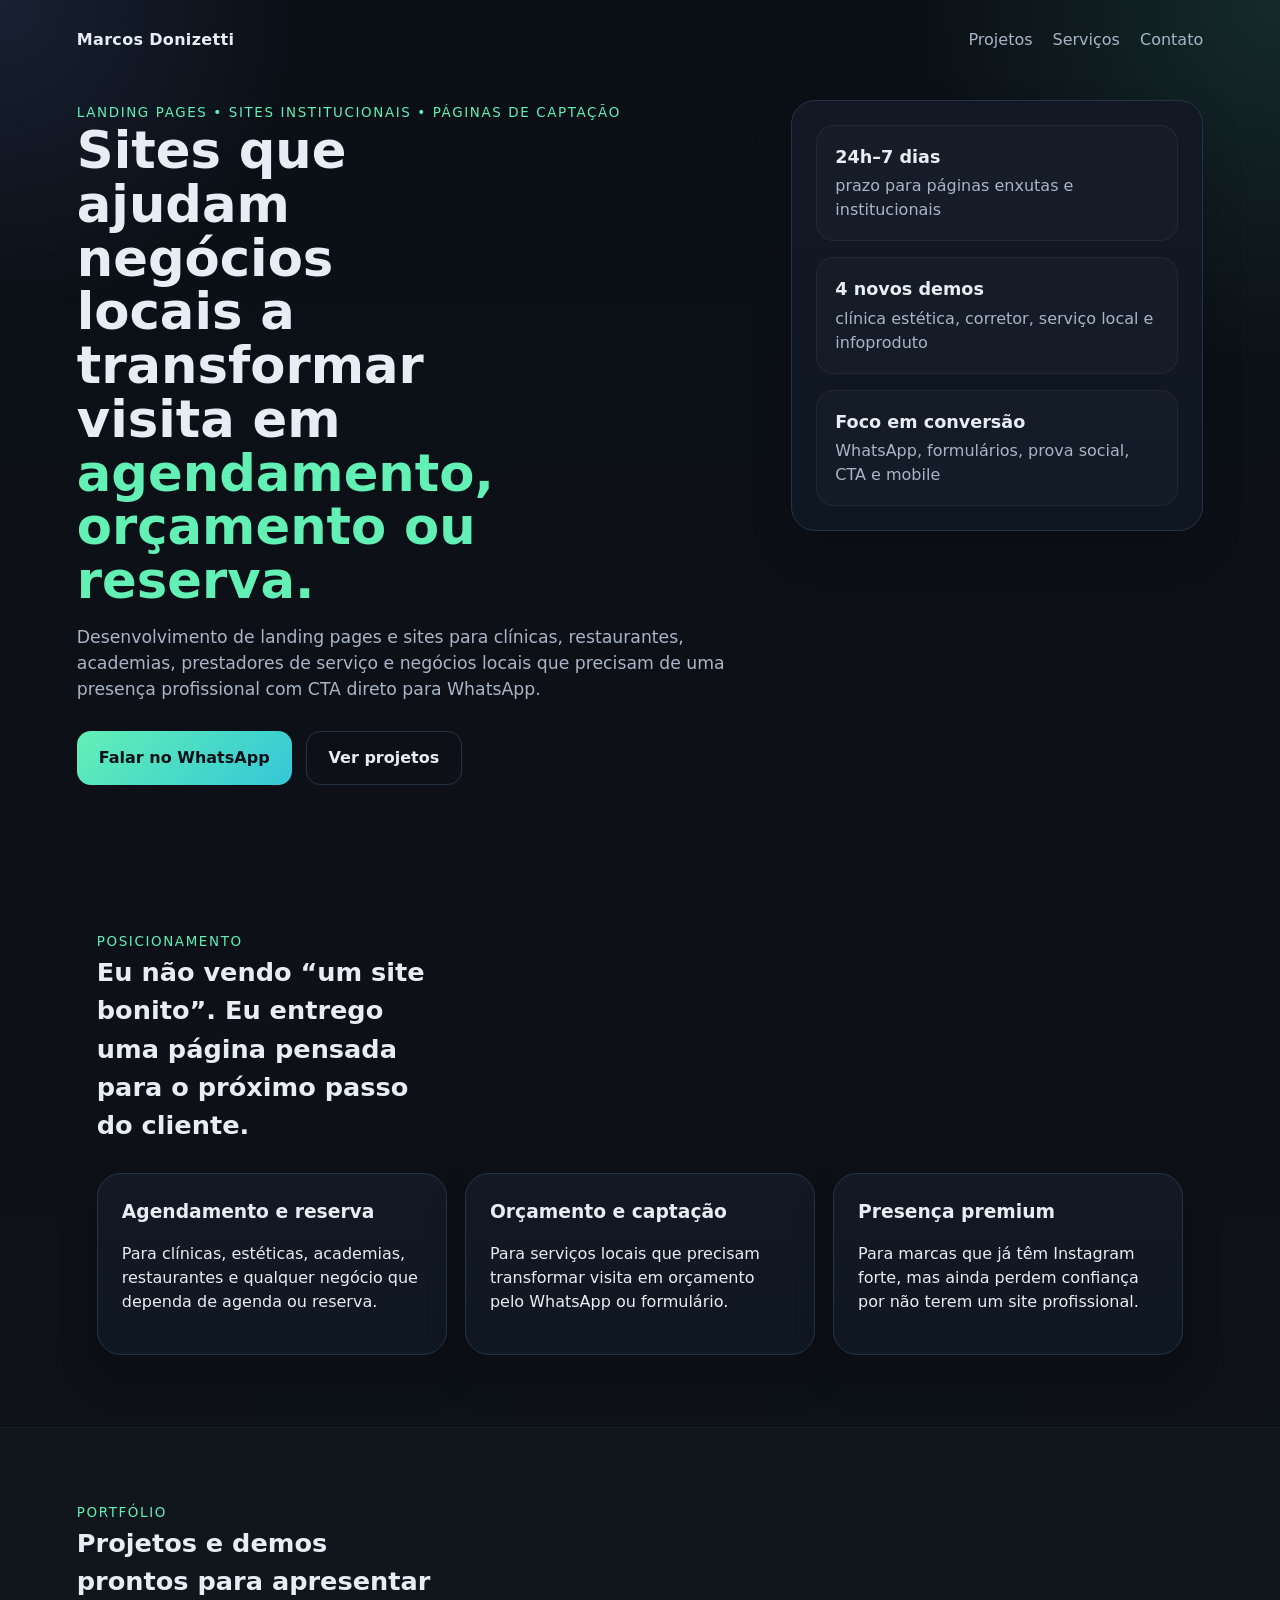
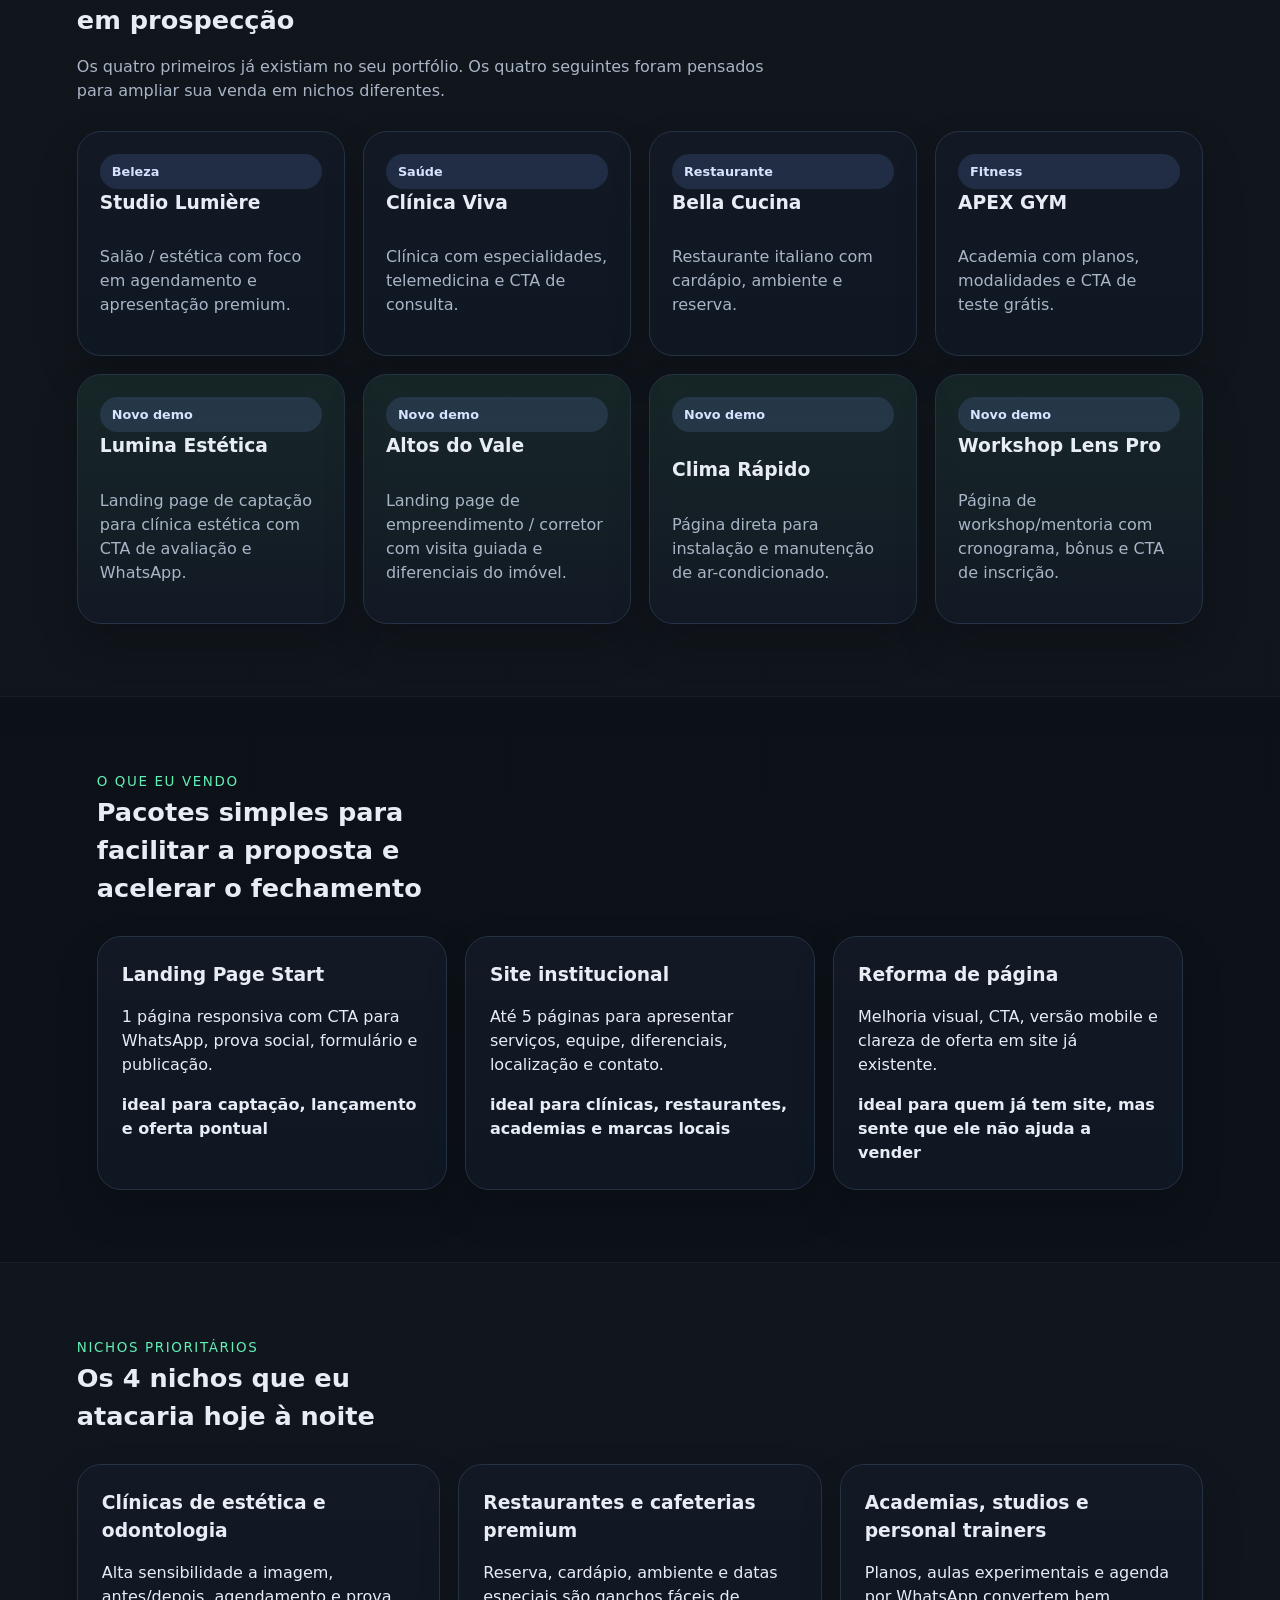
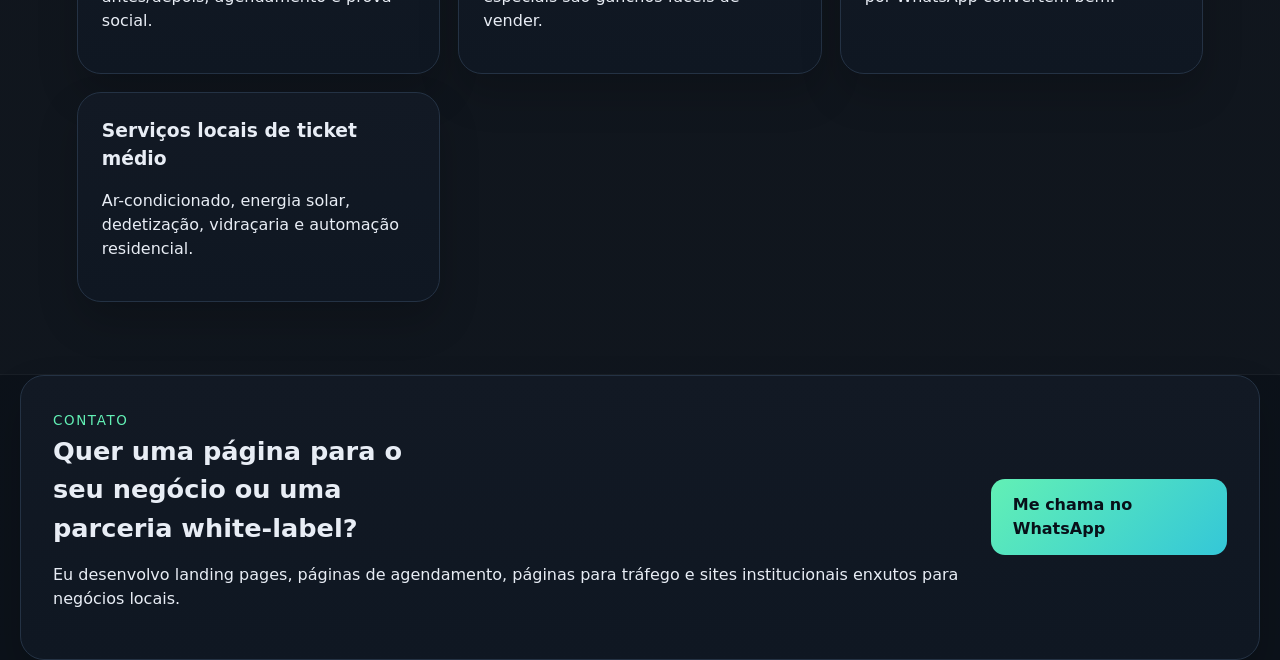
==== war-portfolio/index.html @ 03d07fb7 "Add war portfolio landing pages" ====
<!DOCTYPE html>
<html lang='pt-BR'>
<head>
  <meta charset='UTF-8'/>
  <meta name='viewport' content='width=device-width, initial-scale=1.0'/>
  <title>Marcos Donizetti — Landing Pages para negócios locais</title>
  <link rel='stylesheet' href='assets/styles.css'/>
</head>
<body>
  <header class='hero'>
    <nav class='nav'>
      <div class='brand'>Marcos Donizetti</div>
      <div class='nav-links'>
        <a href='#projetos'>Projetos</a>
        <a href='#servicos'>Serviços</a>
        <a href='#contato'>Contato</a>
      </div>
    </nav>
    <div class='hero-grid'>
      <div>
        <span class='eyebrow'>Landing pages • sites institucionais • páginas de captação</span>
        <h1>Sites que ajudam negócios locais a transformar visita em <span>agendamento, orçamento ou reserva.</span></h1>
        <p class='lead'>Desenvolvimento de landing pages e sites para clínicas, restaurantes, academias, prestadores de serviço e negócios locais que precisam de uma presença profissional com CTA direto para WhatsApp.</p>
        <div class='cta-row'>
          <a class='btn primary' href='https://wa.me/' target='_blank' rel='noopener'>Falar no WhatsApp</a>
          <a class='btn ghost' href='#projetos'>Ver projetos</a>
        </div>
      </div>
      <div class='hero-card'>
        <div class='metric'><strong>24h–7 dias</strong><span>prazo para páginas enxutas e institucionais</span></div>
        <div class='metric'><strong>4 novos demos</strong><span>clínica estética, corretor, serviço local e infoproduto</span></div>
        <div class='metric'><strong>Foco em conversão</strong><span>WhatsApp, formulários, prova social, CTA e mobile</span></div>
      </div>
    </div>
  </header>

  <main>
    <section class='section'>
      <div class='section-head'>
        <span class='eyebrow'>Posicionamento</span>
        <h2>Eu não vendo “um site bonito”. Eu entrego uma página pensada para o próximo passo do cliente.</h2>
      </div>
      <div class='pillars'>
        <article><h3>Agendamento e reserva</h3><p>Para clínicas, estéticas, academias, restaurantes e qualquer negócio que dependa de agenda ou reserva.</p></article>
        <article><h3>Orçamento e captação</h3><p>Para serviços locais que precisam transformar visita em orçamento pelo WhatsApp ou formulário.</p></article>
        <article><h3>Presença premium</h3><p>Para marcas que já têm Instagram forte, mas ainda perdem confiança por não terem um site profissional.</p></article>
      </div>
    </section>

    <section id='projetos' class='section alt'>
      <div class='section-head'>
        <span class='eyebrow'>Portfólio</span>
        <h2>Projetos e demos prontos para apresentar em prospecção</h2>
        <p>Os quatro primeiros já existiam no seu portfólio. Os quatro seguintes foram pensados para ampliar sua venda em nichos diferentes.</p>
      </div>
      <div class='projects-grid'>
        <a class='project-card' href='https://studio-lumiere-omega.vercel.app/' target='_blank' rel='noopener'>
          <span class='tag'>Beleza</span><h3>Studio Lumière</h3><p>Salão / estética com foco em agendamento e apresentação premium.</p>
        </a>
        <a class='project-card' href='https://clinica-viva-one.vercel.app/' target='_blank' rel='noopener'>
          <span class='tag'>Saúde</span><h3>Clínica Viva</h3><p>Clínica com especialidades, telemedicina e CTA de consulta.</p>
        </a>
        <a class='project-card' href='https://portfolio-sites-a4ku.vercel.app/' target='_blank' rel='noopener'>
          <span class='tag'>Restaurante</span><h3>Bella Cucina</h3><p>Restaurante italiano com cardápio, ambiente e reserva.</p>
        </a>
        <a class='project-card' href='https://portfolio-sites-woad.vercel.app/' target='_blank' rel='noopener'>
          <span class='tag'>Fitness</span><h3>APEX GYM</h3><p>Academia com planos, modalidades e CTA de teste grátis.</p>
        </a>
        <a class='project-card accent' href='clinica-estetica.html'>
          <span class='tag'>Novo demo</span><h3>Lumina Estética</h3><p>Landing page de captação para clínica estética com CTA de avaliação e WhatsApp.</p>
        </a>
        <a class='project-card accent' href='corretor-imoveis.html'>
          <span class='tag'>Novo demo</span><h3>Altos do Vale</h3><p>Landing page de empreendimento / corretor com visita guiada e diferenciais do imóvel.</p>
        </a>
        <a class='project-card accent' href='servico-local.html'>
          <span class='tag'>Novo demo</span><h3>Clima Rápido</h3><p>Página direta para instalação e manutenção de ar-condicionado.</p>
        </a>
        <a class='project-card accent' href='infoproduto.html'>
          <span class='tag'>Novo demo</span><h3>Workshop Lens Pro</h3><p>Página de workshop/mentoria com cronograma, bônus e CTA de inscrição.</p>
        </a>
      </div>
    </section>

    <section id='servicos' class='section'>
      <div class='section-head'>
        <span class='eyebrow'>O que eu vendo</span>
        <h2>Pacotes simples para facilitar a proposta e acelerar o fechamento</h2>
      </div>
      <div class='services-grid'>
        <article>
          <h3>Landing Page Start</h3>
          <p>1 página responsiva com CTA para WhatsApp, prova social, formulário e publicação.</p>
          <strong>ideal para captação, lançamento e oferta pontual</strong>
        </article>
        <article>
          <h3>Site institucional</h3>
          <p>Até 5 páginas para apresentar serviços, equipe, diferenciais, localização e contato.</p>
          <strong>ideal para clínicas, restaurantes, academias e marcas locais</strong>
        </article>
        <article>
          <h3>Reforma de página</h3>
          <p>Melhoria visual, CTA, versão mobile e clareza de oferta em site já existente.</p>
          <strong>ideal para quem já tem site, mas sente que ele não ajuda a vender</strong>
        </article>
      </div>
    </section>

    <section class='section alt'>
      <div class='section-head'>
        <span class='eyebrow'>Nichos prioritários</span>
        <h2>Os 4 nichos que eu atacaria hoje à noite</h2>
      </div>
      <div class='niches'>
        <article><h3>Clínicas de estética e odontologia</h3><p>Alta sensibilidade a imagem, antes/depois, agendamento e prova social.</p></article>
        <article><h3>Restaurantes e cafeterias premium</h3><p>Reserva, cardápio, ambiente e datas especiais são ganchos fáceis de vender.</p></article>
        <article><h3>Academias, studios e personal trainers</h3><p>Planos, aulas experimentais e agenda por WhatsApp convertem bem.</p></article>
        <article><h3>Serviços locais de ticket médio</h3><p>Ar-condicionado, energia solar, dedetização, vidraçaria e automação residencial.</p></article>
      </div>
    </section>

    <section id='contato' class='section contact'>
      <div>
        <span class='eyebrow'>Contato</span>
        <h2>Quer uma página para o seu negócio ou uma parceria white-label?</h2>
        <p>Eu desenvolvo landing pages, páginas de agendamento, páginas para tráfego e sites institucionais enxutos para negócios locais.</p>
      </div>
      <a class='btn primary' href='https://wa.me/' target='_blank' rel='noopener'>Me chama no WhatsApp</a>
    </section>
  </main>
</body>
</html>
---- war-portfolio/assets/styles.css ----
:root{--bg:#0d1117;--panel:#121924;--panel2:#0f1722;--text:#e8edf5;--muted:#a9b5c7;--line:#243244;--brand:#62f0b5;--brand2:#7aa2ff;--accent:#ffb86b}
*{box-sizing:border-box}body{margin:0;font-family:Inter,system-ui,sans-serif;background:linear-gradient(180deg,#0a0f16,#0d1117 20%,#0c121a);color:var(--text);line-height:1.5}a{color:inherit;text-decoration:none} .hero{padding:28px 6vw 72px;background:radial-gradient(circle at top right,rgba(98,240,181,.12),transparent 24%),radial-gradient(circle at top left,rgba(122,162,255,.12),transparent 20%)} .nav{display:flex;justify-content:space-between;align-items:center;margin-bottom:48px}.brand{font-weight:800;letter-spacing:.02em}.nav-links{display:flex;gap:20px;color:var(--muted)}.hero-grid{display:grid;grid-template-columns:1.25fr .75fr;gap:28px;align-items:start;max-width:1180px;margin:0 auto}.eyebrow{display:inline-block;font-size:.84rem;text-transform:uppercase;letter-spacing:.12em;color:var(--brand)}h1,h2,h3{margin:0 0 12px}h1{font-size:clamp(2rem,4vw,4rem);line-height:1.05;max-width:12ch}h1 span{color:var(--brand)}h2{font-size:clamp(1.5rem,2vw,2.4rem);max-width:20ch}.lead{font-size:1.08rem;color:var(--muted);max-width:60ch}.cta-row{display:flex;gap:14px;margin-top:28px;flex-wrap:wrap}.btn{display:inline-flex;align-items:center;justify-content:center;padding:14px 22px;border-radius:14px;font-weight:700;border:1px solid var(--line)}.btn.primary{background:linear-gradient(135deg,var(--brand),#34c7d8);color:#081019;border:none}.btn.ghost{background:transparent}.hero-card,.project-card,article,.services-grid article,.contact{background:linear-gradient(180deg,var(--panel),var(--panel2));border:1px solid var(--line);border-radius:24px;box-shadow:0 20px 40px rgba(0,0,0,.18)}.hero-card{padding:24px;display:grid;gap:16px}.metric{padding:18px;border-radius:18px;background:rgba(255,255,255,.02);border:1px solid rgba(255,255,255,.05)}.metric strong{display:block;font-size:1.1rem}.metric span{display:block;color:var(--muted);margin-top:4px}.section{padding:72px 6vw;max-width:1240px;margin:0 auto}.alt{background:rgba(255,255,255,.015);border-top:1px solid rgba(255,255,255,.04);border-bottom:1px solid rgba(255,255,255,.04);max-width:none}.section-head{margin-bottom:28px}.section-head p{color:var(--muted);max-width:70ch}.pillars,.services-grid,.niches{display:grid;grid-template-columns:repeat(3,1fr);gap:18px}.pillars article,.services-grid article,.niches article{padding:24px}.projects-grid{display:grid;grid-template-columns:repeat(4,1fr);gap:18px}.project-card{padding:22px;min-height:210px;display:flex;flex-direction:column;justify-content:flex-end;transition:.25s transform,.25s border-color}.project-card:hover{transform:translateY(-4px);border-color:var(--brand)}.project-card p{color:var(--muted)}.project-card.accent{background:linear-gradient(180deg,rgba(98,240,181,.08),rgba(18,25,36,1))}.tag{display:inline-block;padding:8px 12px;border-radius:999px;background:rgba(122,162,255,.15);color:#d7e2ff;font-size:.8rem;font-weight:700;margin-bottom:auto}.contact{padding:32px;display:flex;justify-content:space-between;align-items:center;gap:20px}.demo-hero{padding:72px 6vw 48px;max-width:1240px;margin:0 auto;display:grid;grid-template-columns:1.1fr .9fr;gap:24px}.mockup{padding:24px}.mockup .screen{border-radius:18px;border:1px solid rgba(255,255,255,.08);padding:18px;background:rgba(255,255,255,.03)}.mockup .screen div{padding:14px 0;border-bottom:1px solid rgba(255,255,255,.06)}.stats{display:grid;grid-template-columns:repeat(3,1fr);gap:16px;margin-top:24px}.stat{padding:18px;border-radius:18px;background:rgba(255,255,255,.03);border:1px solid rgba(255,255,255,.06)}.feature-grid,.faq-grid{display:grid;grid-template-columns:repeat(2,1fr);gap:18px}.feature-grid article,.faq-grid article{padding:22px}.back{display:inline-flex;margin:24px 6vw 0;color:var(--muted)} ul.clean{padding-left:18px;color:var(--muted)} .highlight{color:var(--brand)}
@media(max-width:980px){.hero-grid,.demo-hero,.projects-grid,.pillars,.services-grid,.niches,.feature-grid,.faq-grid{grid-template-columns:1fr 1fr}.contact{flex-direction:column;align-items:flex-start}}
@media(max-width:680px){.nav{flex-direction:column;gap:16px;align-items:flex-start}.hero-grid,.demo-hero,.projects-grid,.pillars,.services-grid,.niches,.feature-grid,.faq-grid{grid-template-columns:1fr}.contact{padding:24px}.stats{grid-template-columns:1fr}}
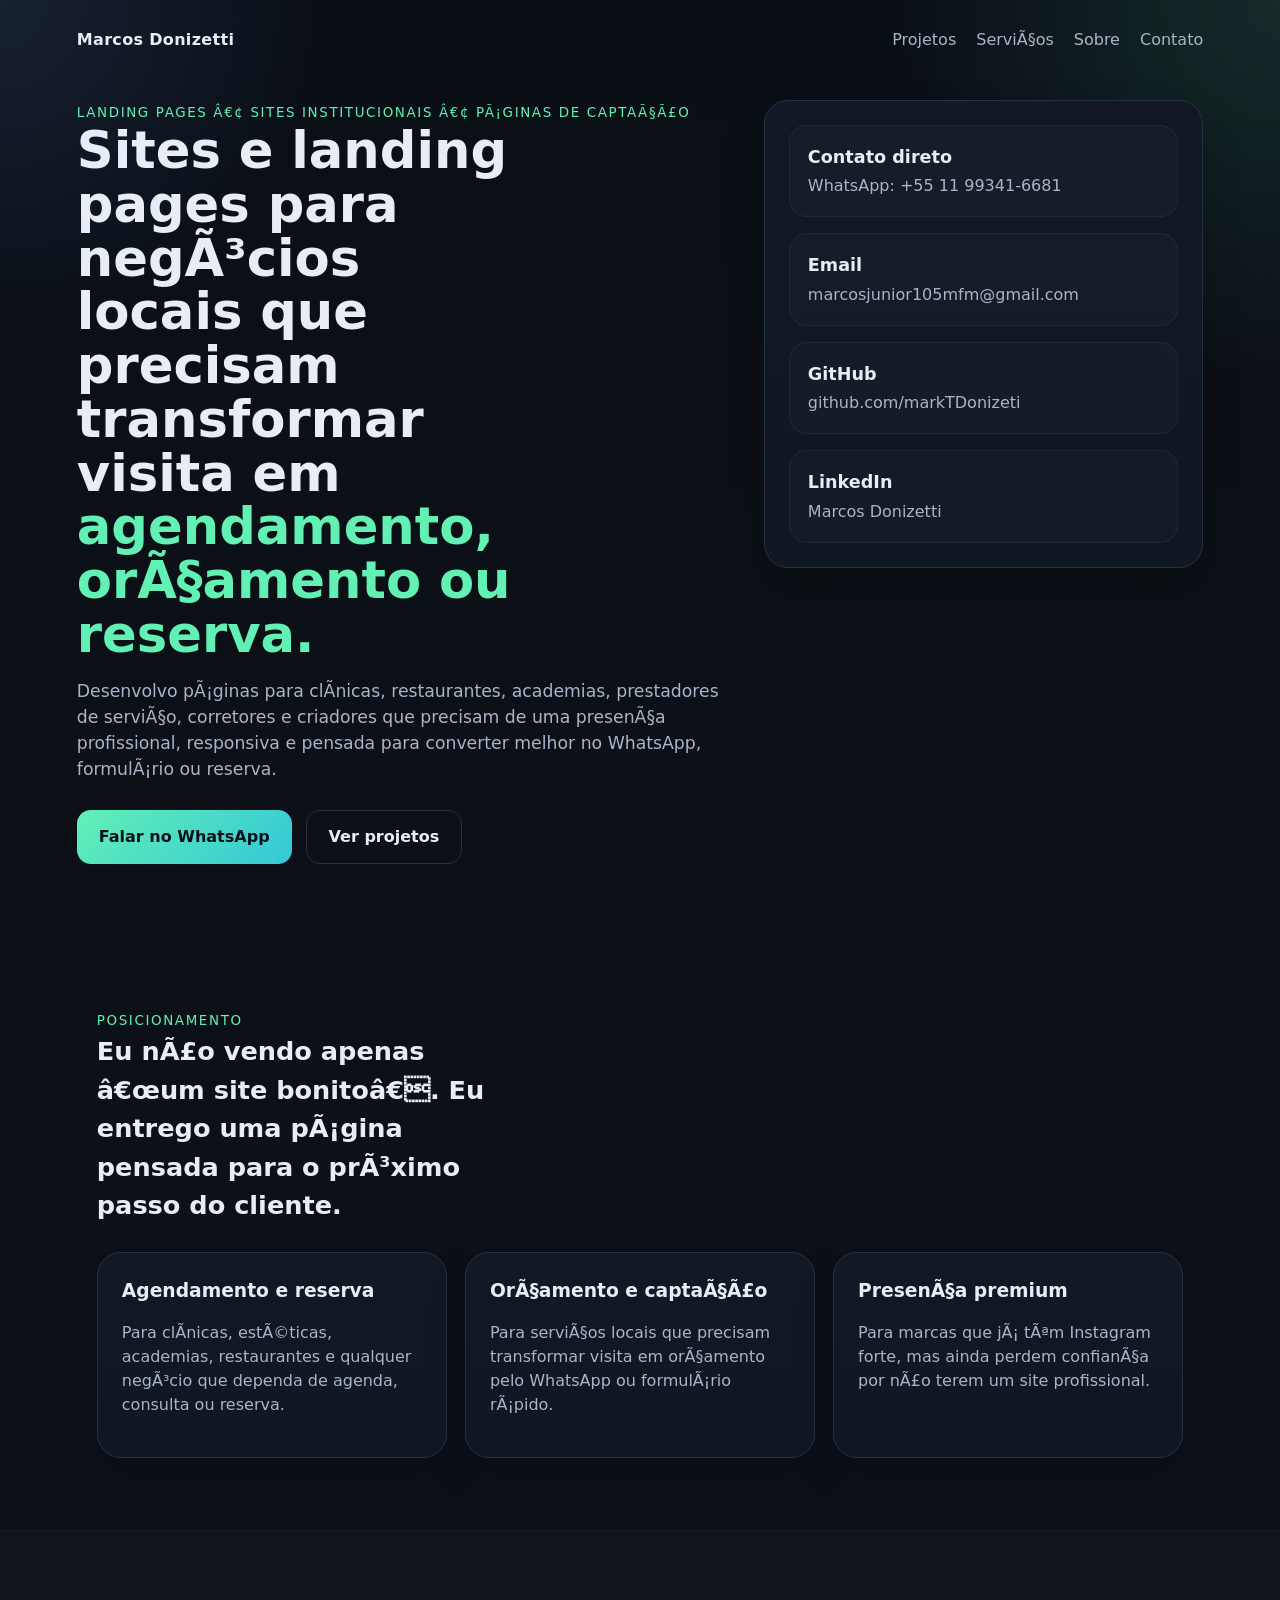
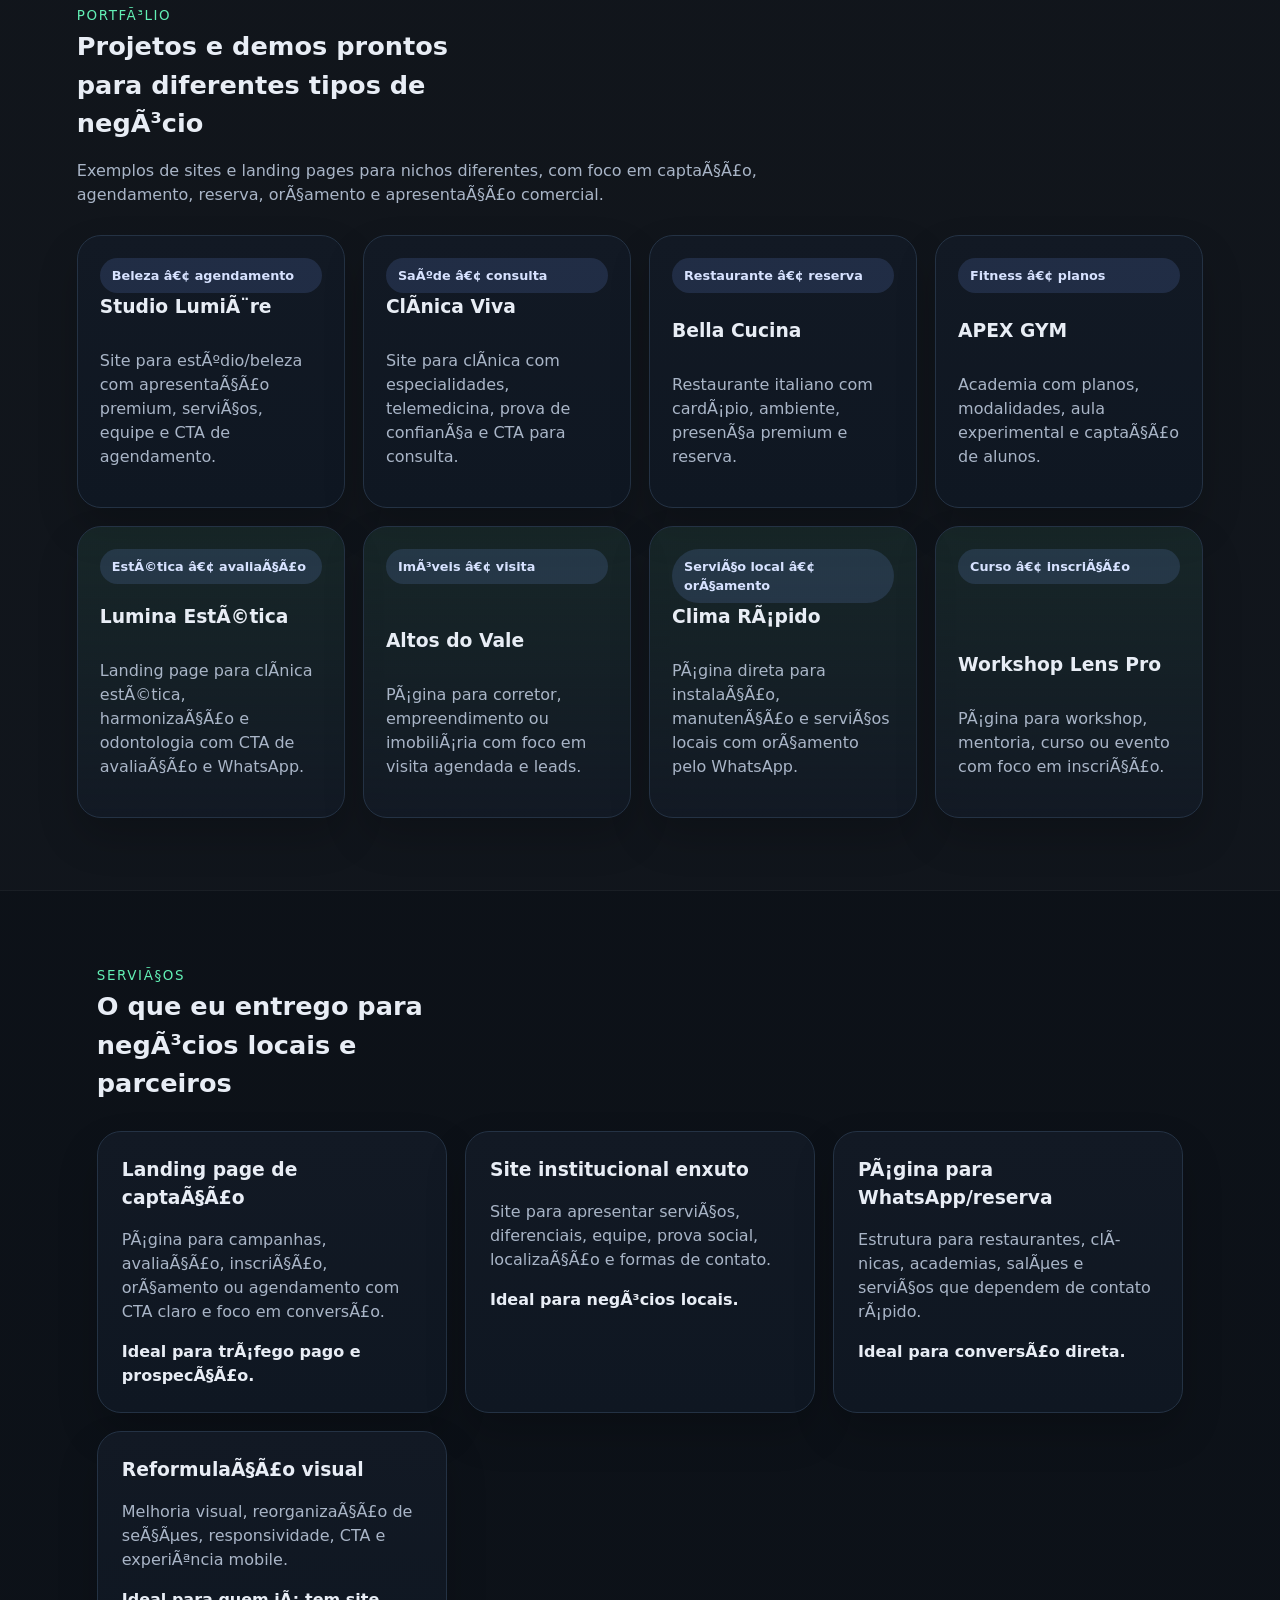
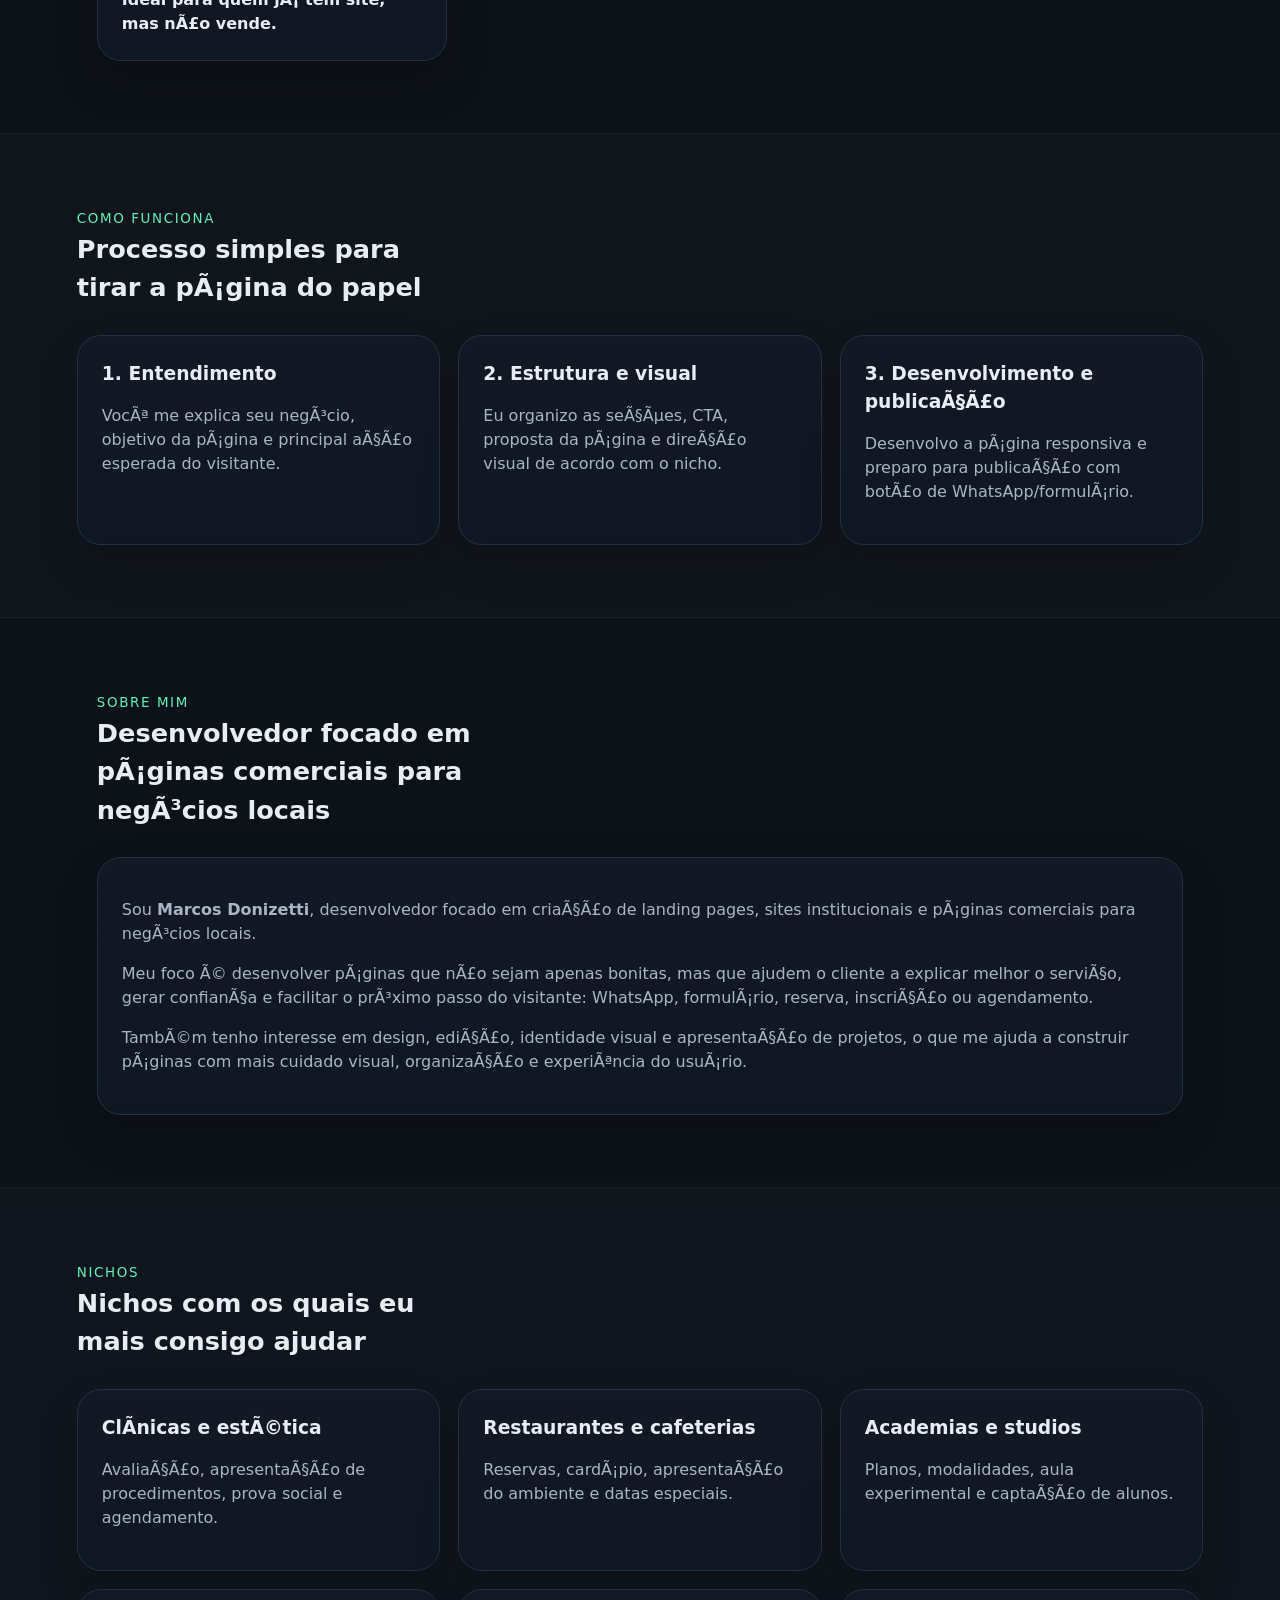
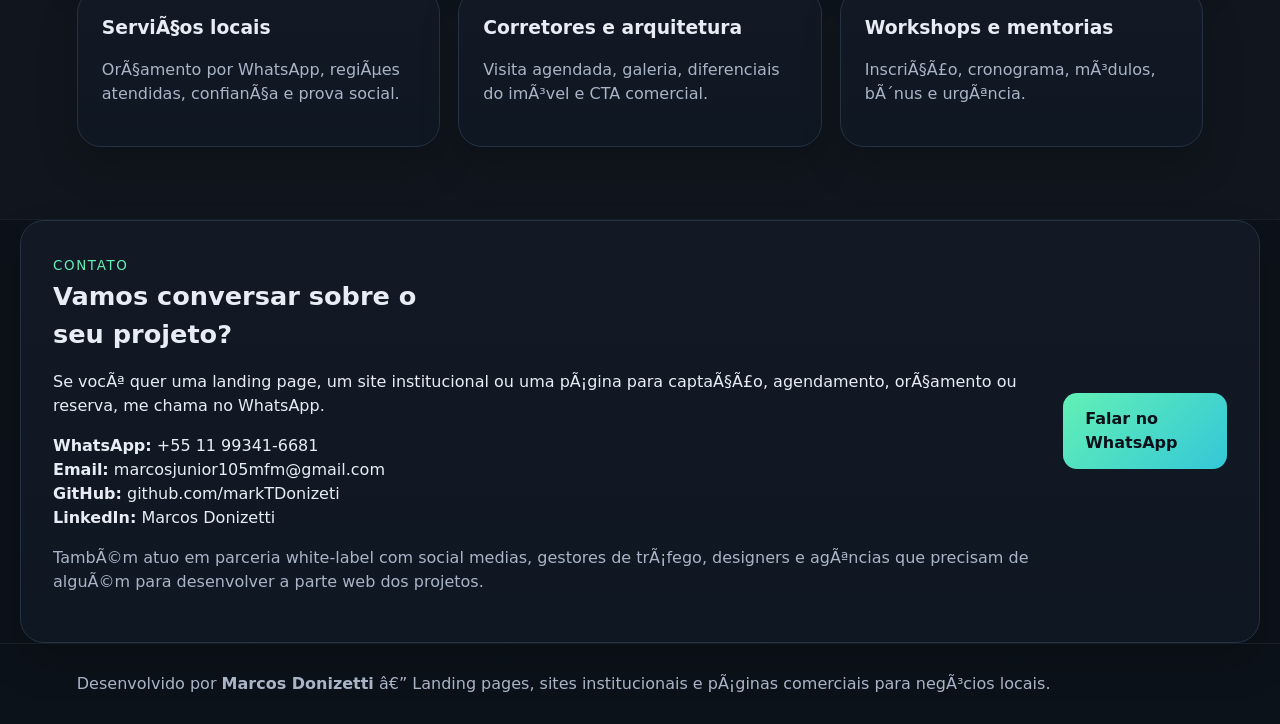
==== commit 19db7c76: "Improve war portfolio contacts and commercial copy" ====
--- a/war-portfolio/index.html
+++ b/war-portfolio/index.html
@@ -1,131 +1,95 @@
-<!DOCTYPE html>
-<html lang='pt-BR'>
+﻿<!DOCTYPE html>
+<html lang="pt-BR">
 <head>
-  <meta charset='UTF-8'/>
-  <meta name='viewport' content='width=device-width, initial-scale=1.0'/>
-  <title>Marcos Donizetti — Landing Pages para negócios locais</title>
-  <link rel='stylesheet' href='assets/styles.css'/>
+  <meta charset="UTF-8"/>
+  <meta name="viewport" content="width=device-width, initial-scale=1.0"/>
+  <title>Marcos Donizetti â€” Landing Pages e Sites Comerciais</title>
+  <meta name="description" content="Landing pages, sites institucionais e pÃ¡ginas comerciais para negÃ³cios locais. Desenvolvimento por Marcos Donizetti."/>
+  <link rel="stylesheet" href="assets/styles.css"/>
 </head>
 <body>
-  <header class='hero'>
-    <nav class='nav'>
-      <div class='brand'>Marcos Donizetti</div>
-      <div class='nav-links'>
-        <a href='#projetos'>Projetos</a>
-        <a href='#servicos'>Serviços</a>
-        <a href='#contato'>Contato</a>
+  <header class="hero">
+    <nav class="nav">
+      <div class="brand">Marcos Donizetti</div>
+      <div class="nav-links">
+        <a href="#projetos">Projetos</a><a href="#servicos">ServiÃ§os</a><a href="#sobre">Sobre</a><a href="#contato">Contato</a>
       </div>
     </nav>
-    <div class='hero-grid'>
+    <div class="hero-grid">
       <div>
-        <span class='eyebrow'>Landing pages • sites institucionais • páginas de captação</span>
-        <h1>Sites que ajudam negócios locais a transformar visita em <span>agendamento, orçamento ou reserva.</span></h1>
-        <p class='lead'>Desenvolvimento de landing pages e sites para clínicas, restaurantes, academias, prestadores de serviço e negócios locais que precisam de uma presença profissional com CTA direto para WhatsApp.</p>
-        <div class='cta-row'>
-          <a class='btn primary' href='https://wa.me/' target='_blank' rel='noopener'>Falar no WhatsApp</a>
-          <a class='btn ghost' href='#projetos'>Ver projetos</a>
-        </div>
+        <span class="eyebrow">Landing pages â€¢ sites institucionais â€¢ pÃ¡ginas de captaÃ§Ã£o</span>
+        <h1>Sites e landing pages para negÃ³cios locais que precisam transformar visita em <span>agendamento, orÃ§amento ou reserva.</span></h1>
+        <p class="lead">Desenvolvo pÃ¡ginas para clÃ­nicas, restaurantes, academias, prestadores de serviÃ§o, corretores e criadores que precisam de uma presenÃ§a profissional, responsiva e pensada para converter melhor no WhatsApp, formulÃ¡rio ou reserva.</p>
+        <div class="cta-row"><a class="btn primary" href="https://wa.me/5511993416681?text=Oi%20Marcos,%20vim%20pelo%20seu%20portf%C3%B3lio%20e%20quero%20falar%20sobre%20uma%20landing%20page." target="_blank" rel="noopener">Falar no WhatsApp</a><a class="btn ghost" href="#projetos">Ver projetos</a></div>
       </div>
-      <div class='hero-card'>
-        <div class='metric'><strong>24h–7 dias</strong><span>prazo para páginas enxutas e institucionais</span></div>
-        <div class='metric'><strong>4 novos demos</strong><span>clínica estética, corretor, serviço local e infoproduto</span></div>
-        <div class='metric'><strong>Foco em conversão</strong><span>WhatsApp, formulários, prova social, CTA e mobile</span></div>
+      <div class="hero-card contact-card">
+        <div class="metric"><strong>Contato direto</strong><span>WhatsApp: +55 11 99341-6681</span></div>
+        <div class="metric"><strong>Email</strong><span>marcosjunior105mfm@gmail.com</span></div>
+        <div class="metric"><strong>GitHub</strong><span>github.com/markTDonizeti</span></div>
+        <div class="metric"><strong>LinkedIn</strong><span>Marcos Donizetti</span></div>
       </div>
     </div>
   </header>
-
   <main>
-    <section class='section'>
-      <div class='section-head'>
-        <span class='eyebrow'>Posicionamento</span>
-        <h2>Eu não vendo “um site bonito”. Eu entrego uma página pensada para o próximo passo do cliente.</h2>
-      </div>
-      <div class='pillars'>
-        <article><h3>Agendamento e reserva</h3><p>Para clínicas, estéticas, academias, restaurantes e qualquer negócio que dependa de agenda ou reserva.</p></article>
-        <article><h3>Orçamento e captação</h3><p>Para serviços locais que precisam transformar visita em orçamento pelo WhatsApp ou formulário.</p></article>
-        <article><h3>Presença premium</h3><p>Para marcas que já têm Instagram forte, mas ainda perdem confiança por não terem um site profissional.</p></article>
+    <section class="section">
+      <div class="section-head"><span class="eyebrow">Posicionamento</span><h2>Eu nÃ£o vendo apenas â€œum site bonitoâ€. Eu entrego uma pÃ¡gina pensada para o prÃ³ximo passo do cliente.</h2></div>
+      <div class="pillars">
+        <article><h3>Agendamento e reserva</h3><p>Para clÃ­nicas, estÃ©ticas, academias, restaurantes e qualquer negÃ³cio que dependa de agenda, consulta ou reserva.</p></article>
+        <article><h3>OrÃ§amento e captaÃ§Ã£o</h3><p>Para serviÃ§os locais que precisam transformar visita em orÃ§amento pelo WhatsApp ou formulÃ¡rio rÃ¡pido.</p></article>
+        <article><h3>PresenÃ§a premium</h3><p>Para marcas que jÃ¡ tÃªm Instagram forte, mas ainda perdem confianÃ§a por nÃ£o terem um site profissional.</p></article>
       </div>
     </section>
-
-    <section id='projetos' class='section alt'>
-      <div class='section-head'>
-        <span class='eyebrow'>Portfólio</span>
-        <h2>Projetos e demos prontos para apresentar em prospecção</h2>
-        <p>Os quatro primeiros já existiam no seu portfólio. Os quatro seguintes foram pensados para ampliar sua venda em nichos diferentes.</p>
-      </div>
-      <div class='projects-grid'>
-        <a class='project-card' href='https://studio-lumiere-omega.vercel.app/' target='_blank' rel='noopener'>
-          <span class='tag'>Beleza</span><h3>Studio Lumière</h3><p>Salão / estética com foco em agendamento e apresentação premium.</p>
-        </a>
-        <a class='project-card' href='https://clinica-viva-one.vercel.app/' target='_blank' rel='noopener'>
-          <span class='tag'>Saúde</span><h3>Clínica Viva</h3><p>Clínica com especialidades, telemedicina e CTA de consulta.</p>
-        </a>
-        <a class='project-card' href='https://portfolio-sites-a4ku.vercel.app/' target='_blank' rel='noopener'>
-          <span class='tag'>Restaurante</span><h3>Bella Cucina</h3><p>Restaurante italiano com cardápio, ambiente e reserva.</p>
-        </a>
-        <a class='project-card' href='https://portfolio-sites-woad.vercel.app/' target='_blank' rel='noopener'>
-          <span class='tag'>Fitness</span><h3>APEX GYM</h3><p>Academia com planos, modalidades e CTA de teste grátis.</p>
-        </a>
-        <a class='project-card accent' href='clinica-estetica.html'>
-          <span class='tag'>Novo demo</span><h3>Lumina Estética</h3><p>Landing page de captação para clínica estética com CTA de avaliação e WhatsApp.</p>
-        </a>
-        <a class='project-card accent' href='corretor-imoveis.html'>
-          <span class='tag'>Novo demo</span><h3>Altos do Vale</h3><p>Landing page de empreendimento / corretor com visita guiada e diferenciais do imóvel.</p>
-        </a>
-        <a class='project-card accent' href='servico-local.html'>
-          <span class='tag'>Novo demo</span><h3>Clima Rápido</h3><p>Página direta para instalação e manutenção de ar-condicionado.</p>
-        </a>
-        <a class='project-card accent' href='infoproduto.html'>
-          <span class='tag'>Novo demo</span><h3>Workshop Lens Pro</h3><p>Página de workshop/mentoria com cronograma, bônus e CTA de inscrição.</p>
-        </a>
+    <section id="projetos" class="section alt">
+      <div class="section-head"><span class="eyebrow">PortfÃ³lio</span><h2>Projetos e demos prontos para diferentes tipos de negÃ³cio</h2><p>Exemplos de sites e landing pages para nichos diferentes, com foco em captaÃ§Ã£o, agendamento, reserva, orÃ§amento e apresentaÃ§Ã£o comercial.</p></div>
+      <div class="projects-grid">
+        <a class="project-card" href="https://studio-lumiere-omega.vercel.app/" target="_blank" rel="noopener"><span class="tag">Beleza â€¢ agendamento</span><h3>Studio LumiÃ¨re</h3><p>Site para estÃºdio/beleza com apresentaÃ§Ã£o premium, serviÃ§os, equipe e CTA de agendamento.</p></a>
+        <a class="project-card" href="https://clinica-viva-one.vercel.app/" target="_blank" rel="noopener"><span class="tag">SaÃºde â€¢ consulta</span><h3>ClÃ­nica Viva</h3><p>Site para clÃ­nica com especialidades, telemedicina, prova de confianÃ§a e CTA para consulta.</p></a>
+        <a class="project-card" href="https://portfolio-sites-a4ku.vercel.app/" target="_blank" rel="noopener"><span class="tag">Restaurante â€¢ reserva</span><h3>Bella Cucina</h3><p>Restaurante italiano com cardÃ¡pio, ambiente, presenÃ§a premium e reserva.</p></a>
+        <a class="project-card" href="https://portfolio-sites-woad.vercel.app/" target="_blank" rel="noopener"><span class="tag">Fitness â€¢ planos</span><h3>APEX GYM</h3><p>Academia com planos, modalidades, aula experimental e captaÃ§Ã£o de alunos.</p></a>
+        <a class="project-card accent" href="clinica-estetica.html"><span class="tag">EstÃ©tica â€¢ avaliaÃ§Ã£o</span><h3>Lumina EstÃ©tica</h3><p>Landing page para clÃ­nica estÃ©tica, harmonizaÃ§Ã£o e odontologia com CTA de avaliaÃ§Ã£o e WhatsApp.</p></a>
+        <a class="project-card accent" href="corretor-imoveis.html"><span class="tag">ImÃ³veis â€¢ visita</span><h3>Altos do Vale</h3><p>PÃ¡gina para corretor, empreendimento ou imobiliÃ¡ria com foco em visita agendada e leads.</p></a>
+        <a class="project-card accent" href="servico-local.html"><span class="tag">ServiÃ§o local â€¢ orÃ§amento</span><h3>Clima RÃ¡pido</h3><p>PÃ¡gina direta para instalaÃ§Ã£o, manutenÃ§Ã£o e serviÃ§os locais com orÃ§amento pelo WhatsApp.</p></a>
+        <a class="project-card accent" href="infoproduto.html"><span class="tag">Curso â€¢ inscriÃ§Ã£o</span><h3>Workshop Lens Pro</h3><p>PÃ¡gina para workshop, mentoria, curso ou evento com foco em inscriÃ§Ã£o.</p></a>
       </div>
     </section>
-
-    <section id='servicos' class='section'>
-      <div class='section-head'>
-        <span class='eyebrow'>O que eu vendo</span>
-        <h2>Pacotes simples para facilitar a proposta e acelerar o fechamento</h2>
-      </div>
-      <div class='services-grid'>
-        <article>
-          <h3>Landing Page Start</h3>
-          <p>1 página responsiva com CTA para WhatsApp, prova social, formulário e publicação.</p>
-          <strong>ideal para captação, lançamento e oferta pontual</strong>
-        </article>
-        <article>
-          <h3>Site institucional</h3>
-          <p>Até 5 páginas para apresentar serviços, equipe, diferenciais, localização e contato.</p>
-          <strong>ideal para clínicas, restaurantes, academias e marcas locais</strong>
-        </article>
-        <article>
-          <h3>Reforma de página</h3>
-          <p>Melhoria visual, CTA, versão mobile e clareza de oferta em site já existente.</p>
-          <strong>ideal para quem já tem site, mas sente que ele não ajuda a vender</strong>
-        </article>
+    <section id="servicos" class="section">
+      <div class="section-head"><span class="eyebrow">ServiÃ§os</span><h2>O que eu entrego para negÃ³cios locais e parceiros</h2></div>
+      <div class="services-grid">
+        <article><h3>Landing page de captaÃ§Ã£o</h3><p>PÃ¡gina para campanhas, avaliaÃ§Ã£o, inscriÃ§Ã£o, orÃ§amento ou agendamento com CTA claro e foco em conversÃ£o.</p><strong>Ideal para trÃ¡fego pago e prospecÃ§Ã£o.</strong></article>
+        <article><h3>Site institucional enxuto</h3><p>Site para apresentar serviÃ§os, diferenciais, equipe, prova social, localizaÃ§Ã£o e formas de contato.</p><strong>Ideal para negÃ³cios locais.</strong></article>
+        <article><h3>PÃ¡gina para WhatsApp/reserva</h3><p>Estrutura para restaurantes, clÃ­nicas, academias, salÃµes e serviÃ§os que dependem de contato rÃ¡pido.</p><strong>Ideal para conversÃ£o direta.</strong></article>
+        <article><h3>ReformulaÃ§Ã£o visual</h3><p>Melhoria visual, reorganizaÃ§Ã£o de seÃ§Ãµes, responsividade, CTA e experiÃªncia mobile.</p><strong>Ideal para quem jÃ¡ tem site, mas nÃ£o vende.</strong></article>
       </div>
     </section>
-
-    <section class='section alt'>
-      <div class='section-head'>
-        <span class='eyebrow'>Nichos prioritários</span>
-        <h2>Os 4 nichos que eu atacaria hoje à noite</h2>
-      </div>
-      <div class='niches'>
-        <article><h3>Clínicas de estética e odontologia</h3><p>Alta sensibilidade a imagem, antes/depois, agendamento e prova social.</p></article>
-        <article><h3>Restaurantes e cafeterias premium</h3><p>Reserva, cardápio, ambiente e datas especiais são ganchos fáceis de vender.</p></article>
-        <article><h3>Academias, studios e personal trainers</h3><p>Planos, aulas experimentais e agenda por WhatsApp convertem bem.</p></article>
-        <article><h3>Serviços locais de ticket médio</h3><p>Ar-condicionado, energia solar, dedetização, vidraçaria e automação residencial.</p></article>
+    <section class="section alt">
+      <div class="section-head"><span class="eyebrow">Como funciona</span><h2>Processo simples para tirar a pÃ¡gina do papel</h2></div>
+      <div class="pillars">
+        <article><h3>1. Entendimento</h3><p>VocÃª me explica seu negÃ³cio, objetivo da pÃ¡gina e principal aÃ§Ã£o esperada do visitante.</p></article>
+        <article><h3>2. Estrutura e visual</h3><p>Eu organizo as seÃ§Ãµes, CTA, proposta da pÃ¡gina e direÃ§Ã£o visual de acordo com o nicho.</p></article>
+        <article><h3>3. Desenvolvimento e publicaÃ§Ã£o</h3><p>Desenvolvo a pÃ¡gina responsiva e preparo para publicaÃ§Ã£o com botÃ£o de WhatsApp/formulÃ¡rio.</p></article>
       </div>
     </section>
-
-    <section id='contato' class='section contact'>
-      <div>
-        <span class='eyebrow'>Contato</span>
-        <h2>Quer uma página para o seu negócio ou uma parceria white-label?</h2>
-        <p>Eu desenvolvo landing pages, páginas de agendamento, páginas para tráfego e sites institucionais enxutos para negócios locais.</p>
+    <section id="sobre" class="section">
+      <div class="section-head"><span class="eyebrow">Sobre mim</span><h2>Desenvolvedor focado em pÃ¡ginas comerciais para negÃ³cios locais</h2></div>
+      <article class="wide-card"><p>Sou <strong>Marcos Donizetti</strong>, desenvolvedor focado em criaÃ§Ã£o de landing pages, sites institucionais e pÃ¡ginas comerciais para negÃ³cios locais.</p><p>Meu foco Ã© desenvolver pÃ¡ginas que nÃ£o sejam apenas bonitas, mas que ajudem o cliente a explicar melhor o serviÃ§o, gerar confianÃ§a e facilitar o prÃ³ximo passo do visitante: WhatsApp, formulÃ¡rio, reserva, inscriÃ§Ã£o ou agendamento.</p><p>TambÃ©m tenho interesse em design, ediÃ§Ã£o, identidade visual e apresentaÃ§Ã£o de projetos, o que me ajuda a construir pÃ¡ginas com mais cuidado visual, organizaÃ§Ã£o e experiÃªncia do usuÃ¡rio.</p></article>
+    </section>
+    <section class="section alt">
+      <div class="section-head"><span class="eyebrow">Nichos</span><h2>Nichos com os quais eu mais consigo ajudar</h2></div>
+      <div class="niches">
+        <article><h3>ClÃ­nicas e estÃ©tica</h3><p>AvaliaÃ§Ã£o, apresentaÃ§Ã£o de procedimentos, prova social e agendamento.</p></article>
+        <article><h3>Restaurantes e cafeterias</h3><p>Reservas, cardÃ¡pio, apresentaÃ§Ã£o do ambiente e datas especiais.</p></article>
+        <article><h3>Academias e studios</h3><p>Planos, modalidades, aula experimental e captaÃ§Ã£o de alunos.</p></article>
+        <article><h3>ServiÃ§os locais</h3><p>OrÃ§amento por WhatsApp, regiÃµes atendidas, confianÃ§a e prova social.</p></article>
+        <article><h3>Corretores e arquitetura</h3><p>Visita agendada, galeria, diferenciais do imÃ³vel e CTA comercial.</p></article>
+        <article><h3>Workshops e mentorias</h3><p>InscriÃ§Ã£o, cronograma, mÃ³dulos, bÃ´nus e urgÃªncia.</p></article>
       </div>
-      <a class='btn primary' href='https://wa.me/' target='_blank' rel='noopener'>Me chama no WhatsApp</a>
+    </section>
+    <section id="contato" class="section contact">
+      <div><span class="eyebrow">Contato</span><h2>Vamos conversar sobre o seu projeto?</h2><p>Se vocÃª quer uma landing page, um site institucional ou uma pÃ¡gina para captaÃ§Ã£o, agendamento, orÃ§amento ou reserva, me chama no WhatsApp.</p><p><strong>WhatsApp:</strong> +55 11 99341-6681<br/><strong>Email:</strong> marcosjunior105mfm@gmail.com<br/><strong>GitHub:</strong> <a href="https://github.com/markTDonizeti" target="_blank" rel="noopener">github.com/markTDonizeti</a><br/><strong>LinkedIn:</strong> <a href="https://www.linkedin.com/in/marcos-donizetti-48435938b/" target="_blank" rel="noopener">Marcos Donizetti</a></p><p class="small">TambÃ©m atuo em parceria white-label com social medias, gestores de trÃ¡fego, designers e agÃªncias que precisam de alguÃ©m para desenvolver a parte web dos projetos.</p></div>
+      <a class="btn primary" href="https://wa.me/5511993416681?text=Oi%20Marcos,%20vim%20pelo%20seu%20portf%C3%B3lio%20e%20quero%20falar%20sobre%20uma%20landing%20page." target="_blank" rel="noopener">Falar no WhatsApp</a>
     </section>
   </main>
+  <footer class="footer">Desenvolvido por <strong>Marcos Donizetti</strong> â€” Landing pages, sites institucionais e pÃ¡ginas comerciais para negÃ³cios locais.</footer>
 </body>
 </html>
+
--- a/war-portfolio/assets/styles.css
+++ b/war-portfolio/assets/styles.css
@@ -1,4 +1,4 @@
-:root{--bg:#0d1117;--panel:#121924;--panel2:#0f1722;--text:#e8edf5;--muted:#a9b5c7;--line:#243244;--brand:#62f0b5;--brand2:#7aa2ff;--accent:#ffb86b}
-*{box-sizing:border-box}body{margin:0;font-family:Inter,system-ui,sans-serif;background:linear-gradient(180deg,#0a0f16,#0d1117 20%,#0c121a);color:var(--text);line-height:1.5}a{color:inherit;text-decoration:none} .hero{padding:28px 6vw 72px;background:radial-gradient(circle at top right,rgba(98,240,181,.12),transparent 24%),radial-gradient(circle at top left,rgba(122,162,255,.12),transparent 20%)} .nav{display:flex;justify-content:space-between;align-items:center;margin-bottom:48px}.brand{font-weight:800;letter-spacing:.02em}.nav-links{display:flex;gap:20px;color:var(--muted)}.hero-grid{display:grid;grid-template-columns:1.25fr .75fr;gap:28px;align-items:start;max-width:1180px;margin:0 auto}.eyebrow{display:inline-block;font-size:.84rem;text-transform:uppercase;letter-spacing:.12em;color:var(--brand)}h1,h2,h3{margin:0 0 12px}h1{font-size:clamp(2rem,4vw,4rem);line-height:1.05;max-width:12ch}h1 span{color:var(--brand)}h2{font-size:clamp(1.5rem,2vw,2.4rem);max-width:20ch}.lead{font-size:1.08rem;color:var(--muted);max-width:60ch}.cta-row{display:flex;gap:14px;margin-top:28px;flex-wrap:wrap}.btn{display:inline-flex;align-items:center;justify-content:center;padding:14px 22px;border-radius:14px;font-weight:700;border:1px solid var(--line)}.btn.primary{background:linear-gradient(135deg,var(--brand),#34c7d8);color:#081019;border:none}.btn.ghost{background:transparent}.hero-card,.project-card,article,.services-grid article,.contact{background:linear-gradient(180deg,var(--panel),var(--panel2));border:1px solid var(--line);border-radius:24px;box-shadow:0 20px 40px rgba(0,0,0,.18)}.hero-card{padding:24px;display:grid;gap:16px}.metric{padding:18px;border-radius:18px;background:rgba(255,255,255,.02);border:1px solid rgba(255,255,255,.05)}.metric strong{display:block;font-size:1.1rem}.metric span{display:block;color:var(--muted);margin-top:4px}.section{padding:72px 6vw;max-width:1240px;margin:0 auto}.alt{background:rgba(255,255,255,.015);border-top:1px solid rgba(255,255,255,.04);border-bottom:1px solid rgba(255,255,255,.04);max-width:none}.section-head{margin-bottom:28px}.section-head p{color:var(--muted);max-width:70ch}.pillars,.services-grid,.niches{display:grid;grid-template-columns:repeat(3,1fr);gap:18px}.pillars article,.services-grid article,.niches article{padding:24px}.projects-grid{display:grid;grid-template-columns:repeat(4,1fr);gap:18px}.project-card{padding:22px;min-height:210px;display:flex;flex-direction:column;justify-content:flex-end;transition:.25s transform,.25s border-color}.project-card:hover{transform:translateY(-4px);border-color:var(--brand)}.project-card p{color:var(--muted)}.project-card.accent{background:linear-gradient(180deg,rgba(98,240,181,.08),rgba(18,25,36,1))}.tag{display:inline-block;padding:8px 12px;border-radius:999px;background:rgba(122,162,255,.15);color:#d7e2ff;font-size:.8rem;font-weight:700;margin-bottom:auto}.contact{padding:32px;display:flex;justify-content:space-between;align-items:center;gap:20px}.demo-hero{padding:72px 6vw 48px;max-width:1240px;margin:0 auto;display:grid;grid-template-columns:1.1fr .9fr;gap:24px}.mockup{padding:24px}.mockup .screen{border-radius:18px;border:1px solid rgba(255,255,255,.08);padding:18px;background:rgba(255,255,255,.03)}.mockup .screen div{padding:14px 0;border-bottom:1px solid rgba(255,255,255,.06)}.stats{display:grid;grid-template-columns:repeat(3,1fr);gap:16px;margin-top:24px}.stat{padding:18px;border-radius:18px;background:rgba(255,255,255,.03);border:1px solid rgba(255,255,255,.06)}.feature-grid,.faq-grid{display:grid;grid-template-columns:repeat(2,1fr);gap:18px}.feature-grid article,.faq-grid article{padding:22px}.back{display:inline-flex;margin:24px 6vw 0;color:var(--muted)} ul.clean{padding-left:18px;color:var(--muted)} .highlight{color:var(--brand)}
+﻿:root{--bg:#0d1117;--panel:#121924;--panel2:#0f1722;--text:#e8edf5;--muted:#a9b5c7;--line:#243244;--brand:#62f0b5;--brand2:#7aa2ff;--accent:#ffb86b}
+*{box-sizing:border-box}body{margin:0;font-family:Inter,system-ui,sans-serif;background:linear-gradient(180deg,#0a0f16,#0d1117 20%,#0c121a);color:var(--text);line-height:1.5}a{color:inherit;text-decoration:none}.hero{padding:28px 6vw 72px;background:radial-gradient(circle at top right,rgba(98,240,181,.12),transparent 24%),radial-gradient(circle at top left,rgba(122,162,255,.12),transparent 20%)}.nav{display:flex;justify-content:space-between;align-items:center;margin-bottom:48px}.brand{font-weight:800;letter-spacing:.02em}.nav-links{display:flex;gap:20px;color:var(--muted);flex-wrap:wrap}.hero-grid{display:grid;grid-template-columns:1.2fr .8fr;gap:28px;align-items:start;max-width:1180px;margin:0 auto}.eyebrow{display:inline-block;font-size:.84rem;text-transform:uppercase;letter-spacing:.12em;color:var(--brand)}h1,h2,h3{margin:0 0 12px}h1{font-size:clamp(2rem,4vw,4rem);line-height:1.05;max-width:13ch}h1 span{color:var(--brand)}h2{font-size:clamp(1.5rem,2vw,2.4rem);max-width:22ch}.lead{font-size:1.08rem;color:var(--muted);max-width:60ch}.cta-row{display:flex;gap:14px;margin-top:28px;flex-wrap:wrap}.btn{display:inline-flex;align-items:center;justify-content:center;padding:14px 22px;border-radius:14px;font-weight:700;border:1px solid var(--line)}.btn.primary{background:linear-gradient(135deg,var(--brand),#34c7d8);color:#081019;border:none}.btn.ghost{background:transparent}.hero-card,.project-card,article,.services-grid article,.contact,.wide-card{background:linear-gradient(180deg,var(--panel),var(--panel2));border:1px solid var(--line);border-radius:24px;box-shadow:0 20px 40px rgba(0,0,0,.18)}.hero-card{padding:24px;display:grid;gap:16px}.metric{padding:18px;border-radius:18px;background:rgba(255,255,255,.02);border:1px solid rgba(255,255,255,.05);overflow-wrap:anywhere}.metric strong{display:block;font-size:1.1rem}.metric span{display:block;color:var(--muted);margin-top:4px}.section{padding:72px 6vw;max-width:1240px;margin:0 auto}.alt{background:rgba(255,255,255,.015);border-top:1px solid rgba(255,255,255,.04);border-bottom:1px solid rgba(255,255,255,.04);max-width:none}.section-head{margin-bottom:28px}.section-head p{color:var(--muted);max-width:70ch}.pillars,.services-grid,.niches{display:grid;grid-template-columns:repeat(3,1fr);gap:18px}.pillars article,.services-grid article,.niches article,.wide-card{padding:24px}.projects-grid{display:grid;grid-template-columns:repeat(4,1fr);gap:18px}.project-card{padding:22px;min-height:210px;display:flex;flex-direction:column;justify-content:flex-end;transition:.25s transform,.25s border-color}.project-card:hover{transform:translateY(-4px);border-color:var(--brand)}.project-card p,article p,.small{color:var(--muted)}.project-card.accent{background:linear-gradient(180deg,rgba(98,240,181,.08),rgba(18,25,36,1))}.tag{display:inline-block;padding:8px 12px;border-radius:999px;background:rgba(122,162,255,.15);color:#d7e2ff;font-size:.8rem;font-weight:700;margin-bottom:auto}.contact{padding:32px;display:flex;justify-content:space-between;align-items:center;gap:20px}.demo-hero{padding:72px 6vw 48px;max-width:1240px;margin:0 auto;display:grid;grid-template-columns:1.1fr .9fr;gap:24px}.mockup{padding:24px}.mockup .screen{border-radius:18px;border:1px solid rgba(255,255,255,.08);padding:18px;background:rgba(255,255,255,.03)}.mockup .screen div{padding:14px 0;border-bottom:1px solid rgba(255,255,255,.06)}.stats{display:grid;grid-template-columns:repeat(3,1fr);gap:16px;margin-top:24px}.stat{padding:18px;border-radius:18px;background:rgba(255,255,255,.03);border:1px solid rgba(255,255,255,.06)}.feature-grid,.faq-grid{display:grid;grid-template-columns:repeat(2,1fr);gap:18px}.feature-grid article,.faq-grid article{padding:22px}.back{display:inline-flex;margin:24px 6vw 0;color:var(--muted)}ul.clean{padding-left:18px;color:var(--muted)}.highlight{color:var(--brand)}.footer{padding:28px 6vw;color:var(--muted);border-top:1px solid rgba(255,255,255,.06)}
 @media(max-width:980px){.hero-grid,.demo-hero,.projects-grid,.pillars,.services-grid,.niches,.feature-grid,.faq-grid{grid-template-columns:1fr 1fr}.contact{flex-direction:column;align-items:flex-start}}
 @media(max-width:680px){.nav{flex-direction:column;gap:16px;align-items:flex-start}.hero-grid,.demo-hero,.projects-grid,.pillars,.services-grid,.niches,.feature-grid,.faq-grid{grid-template-columns:1fr}.contact{padding:24px}.stats{grid-template-columns:1fr}}
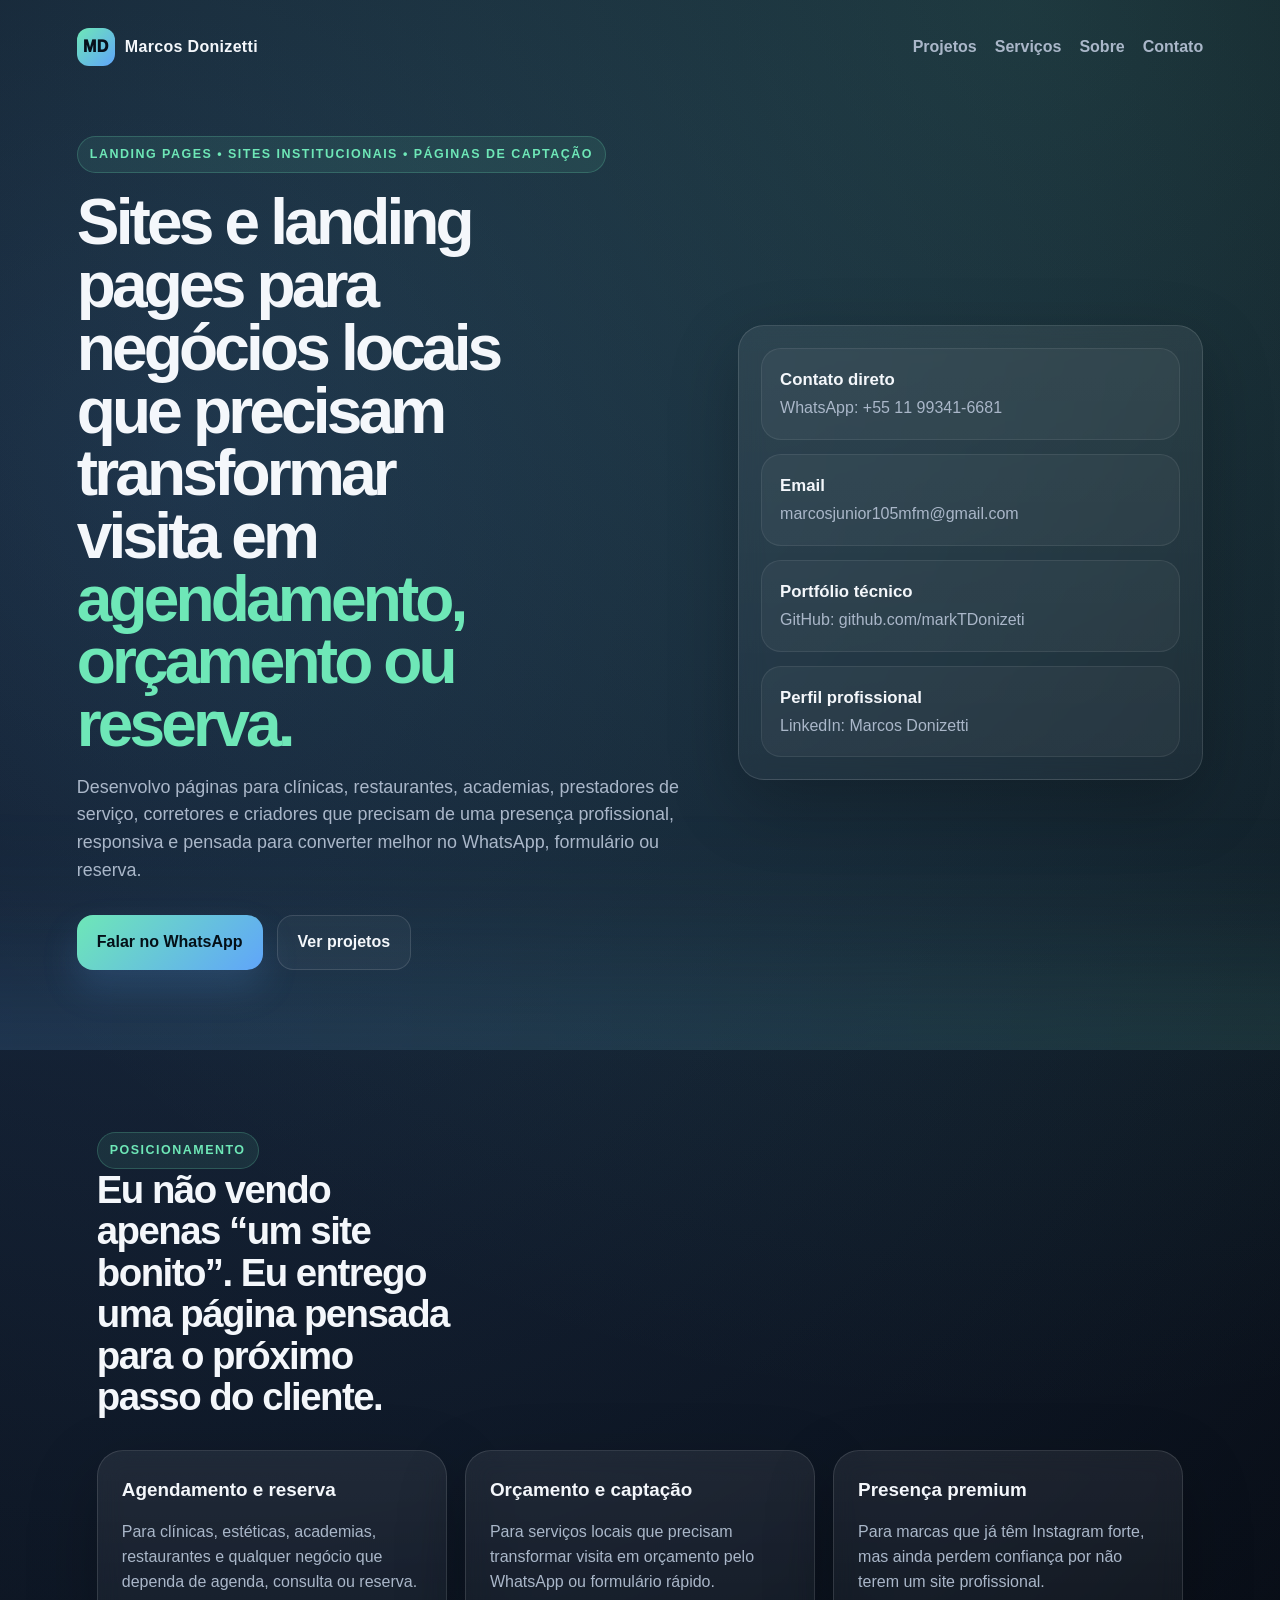
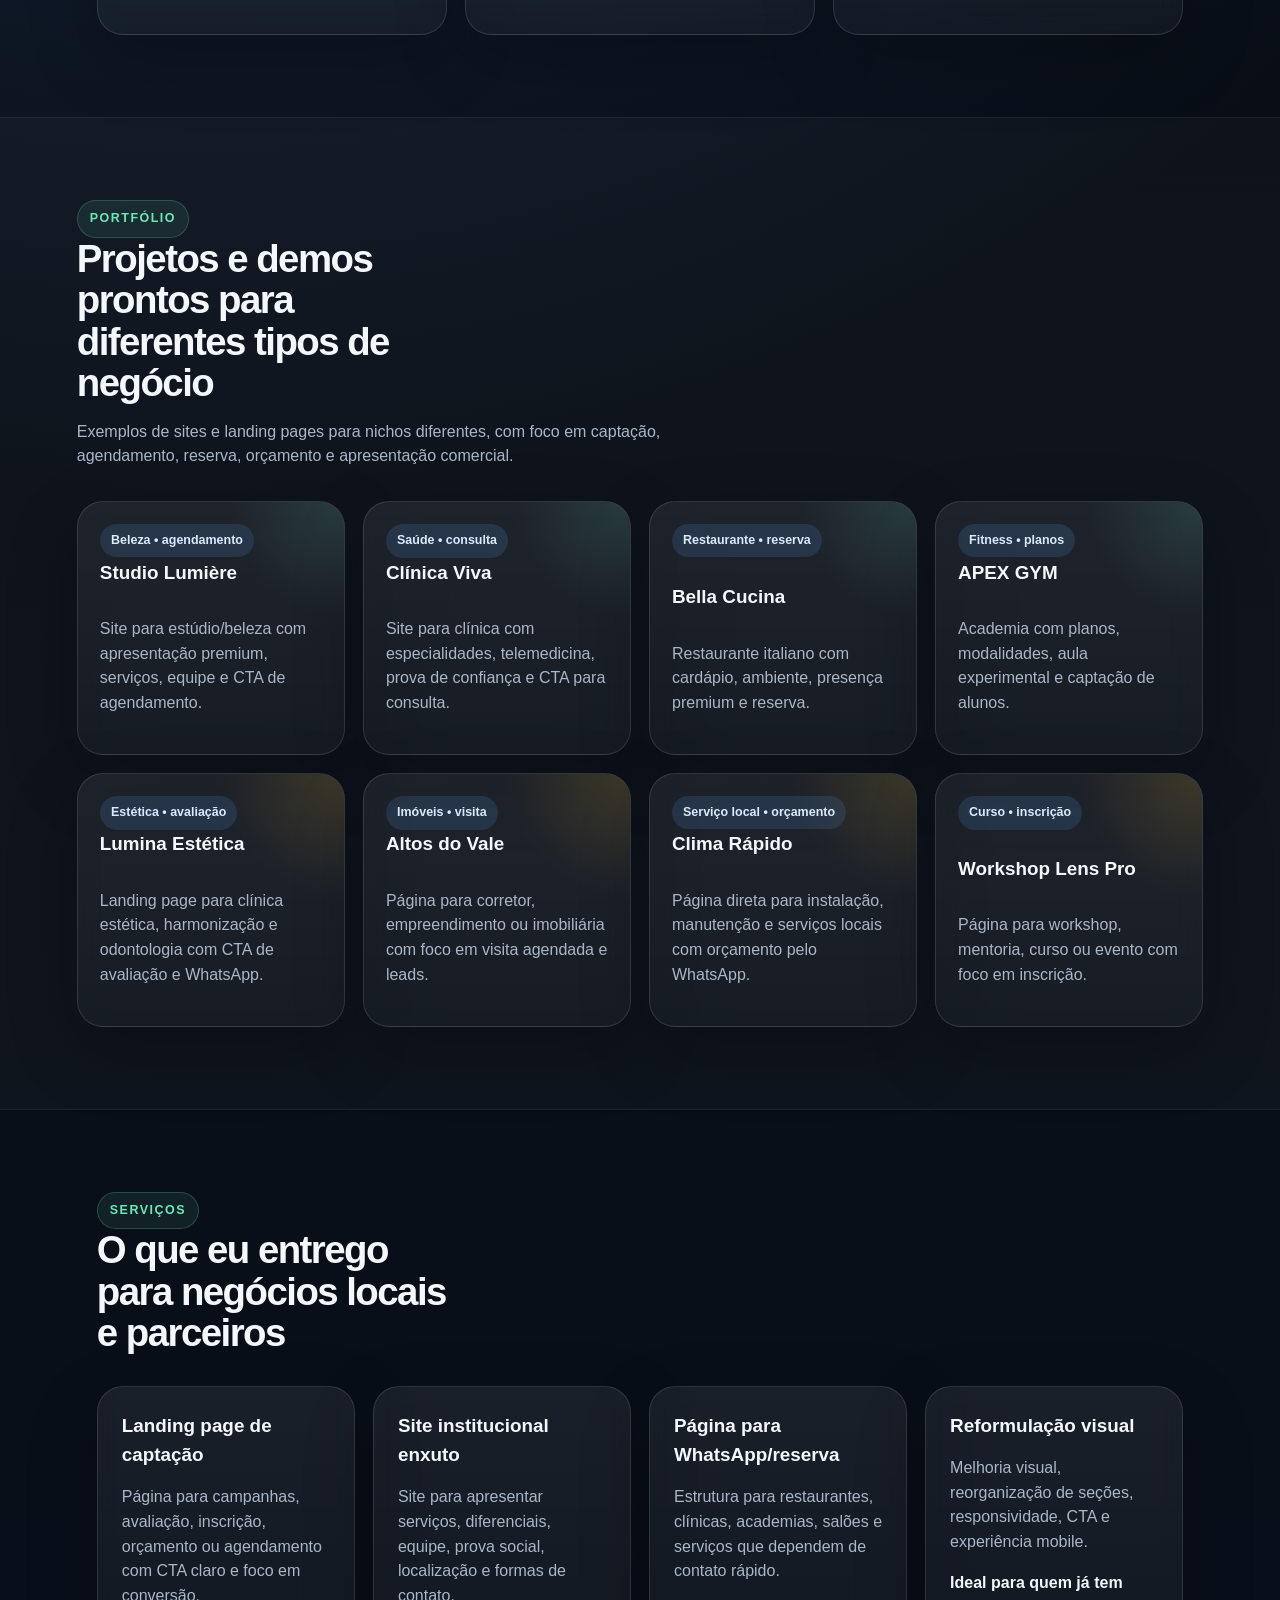
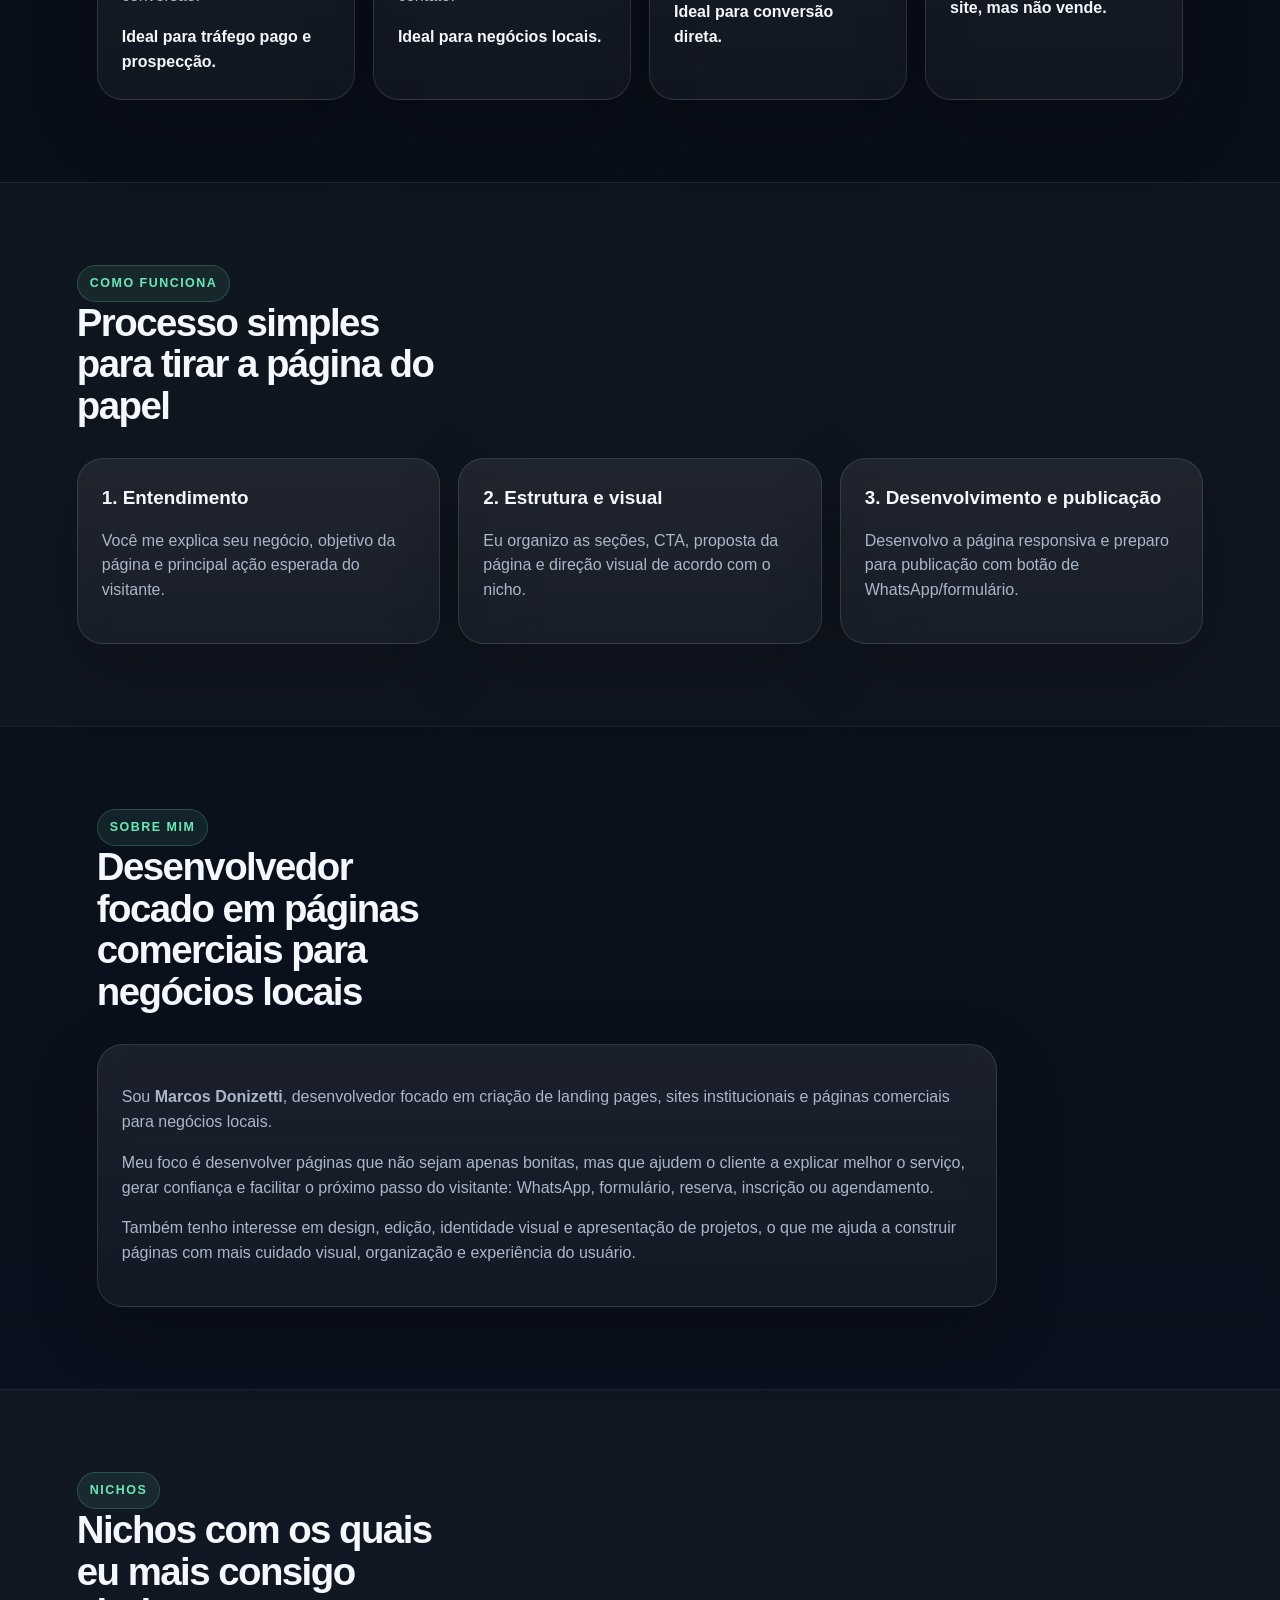
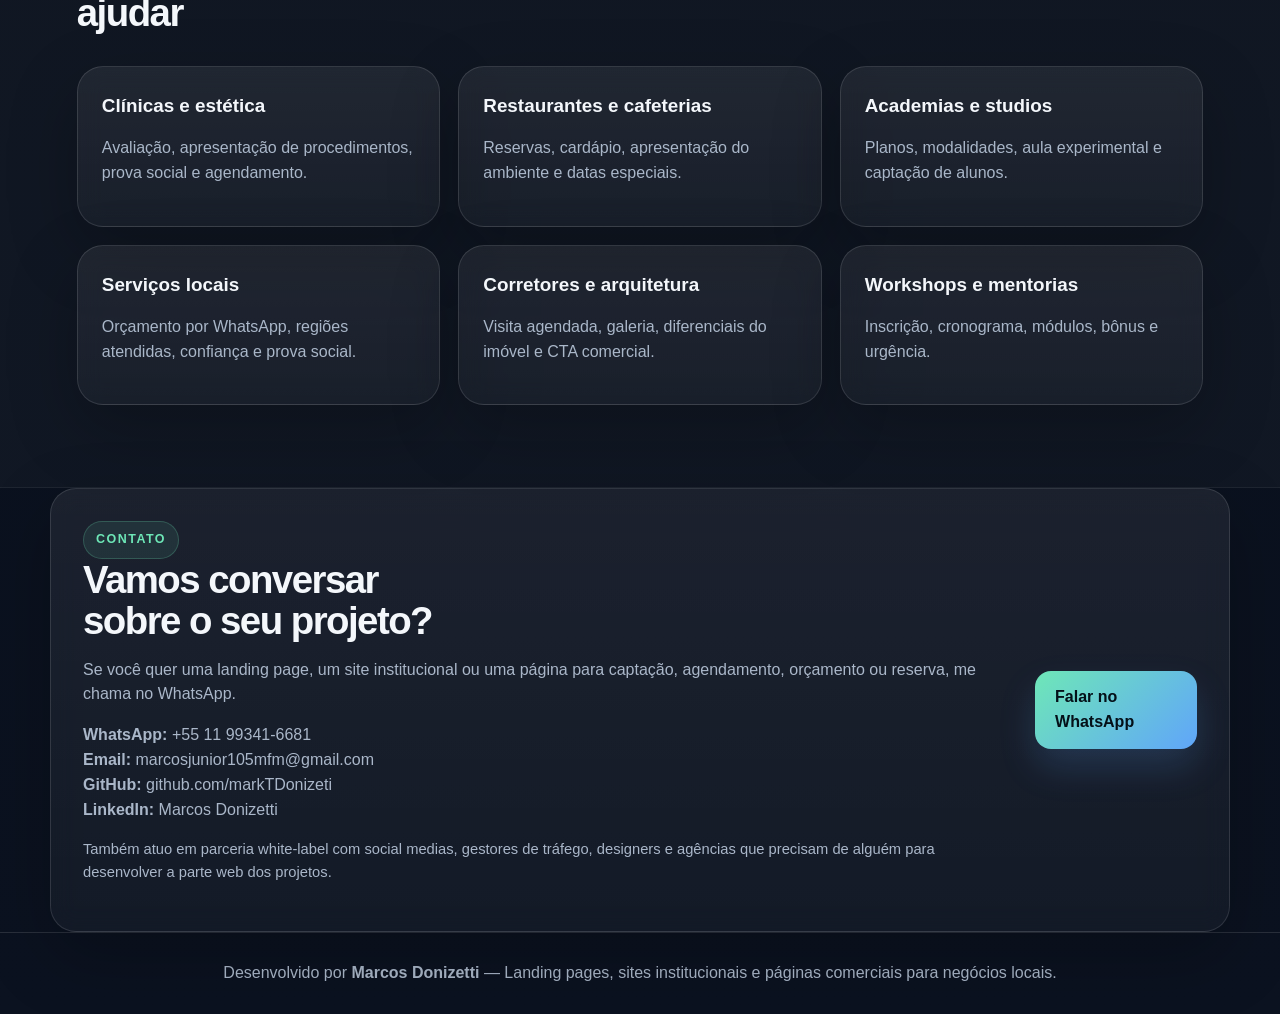
==== commit cc7fe985: "Fix UTF-8 encoding and improve portfolio layout" ====
--- a/war-portfolio/index.html
+++ b/war-portfolio/index.html
@@ -1,95 +1,121 @@
-﻿<!DOCTYPE html>
-<html lang="pt-BR">
+<!DOCTYPE html>
+<html lang='pt-BR'>
 <head>
-  <meta charset="UTF-8"/>
-  <meta name="viewport" content="width=device-width, initial-scale=1.0"/>
-  <title>Marcos Donizetti â€” Landing Pages e Sites Comerciais</title>
-  <meta name="description" content="Landing pages, sites institucionais e pÃ¡ginas comerciais para negÃ³cios locais. Desenvolvimento por Marcos Donizetti."/>
-  <link rel="stylesheet" href="assets/styles.css"/>
+  <meta charset='UTF-8'/>
+  <meta http-equiv='Content-Type' content='text/html; charset=UTF-8'/>
+  <meta name='viewport' content='width=device-width, initial-scale=1.0'/>
+  <title>Marcos Donizetti — Landing Pages e Sites Comerciais</title>
+  <meta name='description' content='Landing pages, sites institucionais e páginas comerciais para negócios locais. Desenvolvimento por Marcos Donizetti.'/>
+  <link rel='stylesheet' href='assets/styles.css'/>
 </head>
 <body>
-  <header class="hero">
-    <nav class="nav">
-      <div class="brand">Marcos Donizetti</div>
-      <div class="nav-links">
-        <a href="#projetos">Projetos</a><a href="#servicos">ServiÃ§os</a><a href="#sobre">Sobre</a><a href="#contato">Contato</a>
+  <header class='hero'>
+    <nav class='nav'>
+      <div class='brand'>Marcos Donizetti</div>
+      <div class='nav-links'>
+        <a href='#projetos'>Projetos</a>
+        <a href='#servicos'>Serviços</a>
+        <a href='#sobre'>Sobre</a>
+        <a href='#contato'>Contato</a>
       </div>
     </nav>
-    <div class="hero-grid">
+    <div class='hero-grid'>
       <div>
-        <span class="eyebrow">Landing pages â€¢ sites institucionais â€¢ pÃ¡ginas de captaÃ§Ã£o</span>
-        <h1>Sites e landing pages para negÃ³cios locais que precisam transformar visita em <span>agendamento, orÃ§amento ou reserva.</span></h1>
-        <p class="lead">Desenvolvo pÃ¡ginas para clÃ­nicas, restaurantes, academias, prestadores de serviÃ§o, corretores e criadores que precisam de uma presenÃ§a profissional, responsiva e pensada para converter melhor no WhatsApp, formulÃ¡rio ou reserva.</p>
-        <div class="cta-row"><a class="btn primary" href="https://wa.me/5511993416681?text=Oi%20Marcos,%20vim%20pelo%20seu%20portf%C3%B3lio%20e%20quero%20falar%20sobre%20uma%20landing%20page." target="_blank" rel="noopener">Falar no WhatsApp</a><a class="btn ghost" href="#projetos">Ver projetos</a></div>
+        <span class='eyebrow'>Landing pages • sites institucionais • páginas de captação</span>
+        <h1>Sites e landing pages para negócios locais que precisam transformar visita em <span>agendamento, orçamento ou reserva.</span></h1>
+        <p class='lead'>Desenvolvo páginas para clínicas, restaurantes, academias, prestadores de serviço, corretores e criadores que precisam de uma presença profissional, responsiva e pensada para converter melhor no WhatsApp, formulário ou reserva.</p>
+        <div class='cta-row'>
+          <a class='btn primary' href='https://wa.me/5511993416681?text=Oi%20Marcos,%20vim%20pelo%20seu%20portf%C3%B3lio%20e%20quero%20falar%20sobre%20uma%20landing%20page.' target='_blank' rel='noopener'>Falar no WhatsApp</a>
+          <a class='btn ghost' href='#projetos'>Ver projetos</a>
+        </div>
       </div>
-      <div class="hero-card contact-card">
-        <div class="metric"><strong>Contato direto</strong><span>WhatsApp: +55 11 99341-6681</span></div>
-        <div class="metric"><strong>Email</strong><span>marcosjunior105mfm@gmail.com</span></div>
-        <div class="metric"><strong>GitHub</strong><span>github.com/markTDonizeti</span></div>
-        <div class="metric"><strong>LinkedIn</strong><span>Marcos Donizetti</span></div>
+      <div class='hero-card contact-card'>
+        <div class='metric'><strong>Contato direto</strong><span>WhatsApp: +55 11 99341-6681</span></div>
+        <div class='metric'><strong>Email</strong><span>marcosjunior105mfm@gmail.com</span></div>
+        <div class='metric'><strong>Portfólio técnico</strong><span>GitHub: github.com/markTDonizeti</span></div>
+        <div class='metric'><strong>Perfil profissional</strong><span>LinkedIn: Marcos Donizetti</span></div>
       </div>
     </div>
   </header>
+
   <main>
-    <section class="section">
-      <div class="section-head"><span class="eyebrow">Posicionamento</span><h2>Eu nÃ£o vendo apenas â€œum site bonitoâ€. Eu entrego uma pÃ¡gina pensada para o prÃ³ximo passo do cliente.</h2></div>
-      <div class="pillars">
-        <article><h3>Agendamento e reserva</h3><p>Para clÃ­nicas, estÃ©ticas, academias, restaurantes e qualquer negÃ³cio que dependa de agenda, consulta ou reserva.</p></article>
-        <article><h3>OrÃ§amento e captaÃ§Ã£o</h3><p>Para serviÃ§os locais que precisam transformar visita em orÃ§amento pelo WhatsApp ou formulÃ¡rio rÃ¡pido.</p></article>
-        <article><h3>PresenÃ§a premium</h3><p>Para marcas que jÃ¡ tÃªm Instagram forte, mas ainda perdem confianÃ§a por nÃ£o terem um site profissional.</p></article>
+    <section class='section'>
+      <div class='section-head'>
+        <span class='eyebrow'>Posicionamento</span>
+        <h2>Eu não vendo apenas “um site bonito”. Eu entrego uma página pensada para o próximo passo do cliente.</h2>
+      </div>
+      <div class='pillars'>
+        <article><h3>Agendamento e reserva</h3><p>Para clínicas, estéticas, academias, restaurantes e qualquer negócio que dependa de agenda, consulta ou reserva.</p></article>
+        <article><h3>Orçamento e captação</h3><p>Para serviços locais que precisam transformar visita em orçamento pelo WhatsApp ou formulário rápido.</p></article>
+        <article><h3>Presença premium</h3><p>Para marcas que já têm Instagram forte, mas ainda perdem confiança por não terem um site profissional.</p></article>
       </div>
     </section>
-    <section id="projetos" class="section alt">
-      <div class="section-head"><span class="eyebrow">PortfÃ³lio</span><h2>Projetos e demos prontos para diferentes tipos de negÃ³cio</h2><p>Exemplos de sites e landing pages para nichos diferentes, com foco em captaÃ§Ã£o, agendamento, reserva, orÃ§amento e apresentaÃ§Ã£o comercial.</p></div>
-      <div class="projects-grid">
-        <a class="project-card" href="https://studio-lumiere-omega.vercel.app/" target="_blank" rel="noopener"><span class="tag">Beleza â€¢ agendamento</span><h3>Studio LumiÃ¨re</h3><p>Site para estÃºdio/beleza com apresentaÃ§Ã£o premium, serviÃ§os, equipe e CTA de agendamento.</p></a>
-        <a class="project-card" href="https://clinica-viva-one.vercel.app/" target="_blank" rel="noopener"><span class="tag">SaÃºde â€¢ consulta</span><h3>ClÃ­nica Viva</h3><p>Site para clÃ­nica com especialidades, telemedicina, prova de confianÃ§a e CTA para consulta.</p></a>
-        <a class="project-card" href="https://portfolio-sites-a4ku.vercel.app/" target="_blank" rel="noopener"><span class="tag">Restaurante â€¢ reserva</span><h3>Bella Cucina</h3><p>Restaurante italiano com cardÃ¡pio, ambiente, presenÃ§a premium e reserva.</p></a>
-        <a class="project-card" href="https://portfolio-sites-woad.vercel.app/" target="_blank" rel="noopener"><span class="tag">Fitness â€¢ planos</span><h3>APEX GYM</h3><p>Academia com planos, modalidades, aula experimental e captaÃ§Ã£o de alunos.</p></a>
-        <a class="project-card accent" href="clinica-estetica.html"><span class="tag">EstÃ©tica â€¢ avaliaÃ§Ã£o</span><h3>Lumina EstÃ©tica</h3><p>Landing page para clÃ­nica estÃ©tica, harmonizaÃ§Ã£o e odontologia com CTA de avaliaÃ§Ã£o e WhatsApp.</p></a>
-        <a class="project-card accent" href="corretor-imoveis.html"><span class="tag">ImÃ³veis â€¢ visita</span><h3>Altos do Vale</h3><p>PÃ¡gina para corretor, empreendimento ou imobiliÃ¡ria com foco em visita agendada e leads.</p></a>
-        <a class="project-card accent" href="servico-local.html"><span class="tag">ServiÃ§o local â€¢ orÃ§amento</span><h3>Clima RÃ¡pido</h3><p>PÃ¡gina direta para instalaÃ§Ã£o, manutenÃ§Ã£o e serviÃ§os locais com orÃ§amento pelo WhatsApp.</p></a>
-        <a class="project-card accent" href="infoproduto.html"><span class="tag">Curso â€¢ inscriÃ§Ã£o</span><h3>Workshop Lens Pro</h3><p>PÃ¡gina para workshop, mentoria, curso ou evento com foco em inscriÃ§Ã£o.</p></a>
+
+    <section id='projetos' class='section alt'>
+      <div class='section-head'>
+        <span class='eyebrow'>Portfólio</span>
+        <h2>Projetos e demos prontos para diferentes tipos de negócio</h2>
+        <p>Exemplos de sites e landing pages para nichos diferentes, com foco em captação, agendamento, reserva, orçamento e apresentação comercial.</p>
+      </div>
+      <div class='projects-grid'>
+        <a class='project-card' href='https://studio-lumiere-omega.vercel.app/' target='_blank' rel='noopener'><span class='tag'>Beleza • agendamento</span><h3>Studio Lumière</h3><p>Site para estúdio/beleza com apresentação premium, serviços, equipe e CTA de agendamento.</p></a>
+        <a class='project-card' href='https://clinica-viva-one.vercel.app/' target='_blank' rel='noopener'><span class='tag'>Saúde • consulta</span><h3>Clínica Viva</h3><p>Site para clínica com especialidades, telemedicina, prova de confiança e CTA para consulta.</p></a>
+        <a class='project-card' href='https://portfolio-sites-a4ku.vercel.app/' target='_blank' rel='noopener'><span class='tag'>Restaurante • reserva</span><h3>Bella Cucina</h3><p>Restaurante italiano com cardápio, ambiente, presença premium e reserva.</p></a>
+        <a class='project-card' href='https://portfolio-sites-woad.vercel.app/' target='_blank' rel='noopener'><span class='tag'>Fitness • planos</span><h3>APEX GYM</h3><p>Academia com planos, modalidades, aula experimental e captação de alunos.</p></a>
+        <a class='project-card accent' href='clinica-estetica.html'><span class='tag'>Estética • avaliação</span><h3>Lumina Estética</h3><p>Landing page para clínica estética, harmonização e odontologia com CTA de avaliação e WhatsApp.</p></a>
+        <a class='project-card accent' href='corretor-imoveis.html'><span class='tag'>Imóveis • visita</span><h3>Altos do Vale</h3><p>Página para corretor, empreendimento ou imobiliária com foco em visita agendada e leads.</p></a>
+        <a class='project-card accent' href='servico-local.html'><span class='tag'>Serviço local • orçamento</span><h3>Clima Rápido</h3><p>Página direta para instalação, manutenção e serviços locais com orçamento pelo WhatsApp.</p></a>
+        <a class='project-card accent' href='infoproduto.html'><span class='tag'>Curso • inscrição</span><h3>Workshop Lens Pro</h3><p>Página para workshop, mentoria, curso ou evento com foco em inscrição.</p></a>
       </div>
     </section>
-    <section id="servicos" class="section">
-      <div class="section-head"><span class="eyebrow">ServiÃ§os</span><h2>O que eu entrego para negÃ³cios locais e parceiros</h2></div>
-      <div class="services-grid">
-        <article><h3>Landing page de captaÃ§Ã£o</h3><p>PÃ¡gina para campanhas, avaliaÃ§Ã£o, inscriÃ§Ã£o, orÃ§amento ou agendamento com CTA claro e foco em conversÃ£o.</p><strong>Ideal para trÃ¡fego pago e prospecÃ§Ã£o.</strong></article>
-        <article><h3>Site institucional enxuto</h3><p>Site para apresentar serviÃ§os, diferenciais, equipe, prova social, localizaÃ§Ã£o e formas de contato.</p><strong>Ideal para negÃ³cios locais.</strong></article>
-        <article><h3>PÃ¡gina para WhatsApp/reserva</h3><p>Estrutura para restaurantes, clÃ­nicas, academias, salÃµes e serviÃ§os que dependem de contato rÃ¡pido.</p><strong>Ideal para conversÃ£o direta.</strong></article>
-        <article><h3>ReformulaÃ§Ã£o visual</h3><p>Melhoria visual, reorganizaÃ§Ã£o de seÃ§Ãµes, responsividade, CTA e experiÃªncia mobile.</p><strong>Ideal para quem jÃ¡ tem site, mas nÃ£o vende.</strong></article>
+
+    <section id='servicos' class='section'>
+      <div class='section-head'><span class='eyebrow'>Serviços</span><h2>O que eu entrego para negócios locais e parceiros</h2></div>
+      <div class='services-grid'>
+        <article><h3>Landing page de captação</h3><p>Página para campanhas, avaliação, inscrição, orçamento ou agendamento com CTA claro e foco em conversão.</p><strong>Ideal para tráfego pago e prospecção.</strong></article>
+        <article><h3>Site institucional enxuto</h3><p>Site para apresentar serviços, diferenciais, equipe, prova social, localização e formas de contato.</p><strong>Ideal para negócios locais.</strong></article>
+        <article><h3>Página para WhatsApp/reserva</h3><p>Estrutura para restaurantes, clínicas, academias, salões e serviços que dependem de contato rápido.</p><strong>Ideal para conversão direta.</strong></article>
+        <article><h3>Reformulação visual</h3><p>Melhoria visual, reorganização de seções, responsividade, CTA e experiência mobile.</p><strong>Ideal para quem já tem site, mas não vende.</strong></article>
       </div>
     </section>
-    <section class="section alt">
-      <div class="section-head"><span class="eyebrow">Como funciona</span><h2>Processo simples para tirar a pÃ¡gina do papel</h2></div>
-      <div class="pillars">
-        <article><h3>1. Entendimento</h3><p>VocÃª me explica seu negÃ³cio, objetivo da pÃ¡gina e principal aÃ§Ã£o esperada do visitante.</p></article>
-        <article><h3>2. Estrutura e visual</h3><p>Eu organizo as seÃ§Ãµes, CTA, proposta da pÃ¡gina e direÃ§Ã£o visual de acordo com o nicho.</p></article>
-        <article><h3>3. Desenvolvimento e publicaÃ§Ã£o</h3><p>Desenvolvo a pÃ¡gina responsiva e preparo para publicaÃ§Ã£o com botÃ£o de WhatsApp/formulÃ¡rio.</p></article>
+
+    <section class='section alt'>
+      <div class='section-head'><span class='eyebrow'>Como funciona</span><h2>Processo simples para tirar a página do papel</h2></div>
+      <div class='pillars'>
+        <article><h3>1. Entendimento</h3><p>Você me explica seu negócio, objetivo da página e principal ação esperada do visitante.</p></article>
+        <article><h3>2. Estrutura e visual</h3><p>Eu organizo as seções, CTA, proposta da página e direção visual de acordo com o nicho.</p></article>
+        <article><h3>3. Desenvolvimento e publicação</h3><p>Desenvolvo a página responsiva e preparo para publicação com botão de WhatsApp/formulário.</p></article>
       </div>
     </section>
-    <section id="sobre" class="section">
-      <div class="section-head"><span class="eyebrow">Sobre mim</span><h2>Desenvolvedor focado em pÃ¡ginas comerciais para negÃ³cios locais</h2></div>
-      <article class="wide-card"><p>Sou <strong>Marcos Donizetti</strong>, desenvolvedor focado em criaÃ§Ã£o de landing pages, sites institucionais e pÃ¡ginas comerciais para negÃ³cios locais.</p><p>Meu foco Ã© desenvolver pÃ¡ginas que nÃ£o sejam apenas bonitas, mas que ajudem o cliente a explicar melhor o serviÃ§o, gerar confianÃ§a e facilitar o prÃ³ximo passo do visitante: WhatsApp, formulÃ¡rio, reserva, inscriÃ§Ã£o ou agendamento.</p><p>TambÃ©m tenho interesse em design, ediÃ§Ã£o, identidade visual e apresentaÃ§Ã£o de projetos, o que me ajuda a construir pÃ¡ginas com mais cuidado visual, organizaÃ§Ã£o e experiÃªncia do usuÃ¡rio.</p></article>
+
+    <section id='sobre' class='section'>
+      <div class='section-head'><span class='eyebrow'>Sobre mim</span><h2>Desenvolvedor focado em páginas comerciais para negócios locais</h2></div>
+      <article class='wide-card'><p>Sou <strong>Marcos Donizetti</strong>, desenvolvedor focado em criação de landing pages, sites institucionais e páginas comerciais para negócios locais.</p><p>Meu foco é desenvolver páginas que não sejam apenas bonitas, mas que ajudem o cliente a explicar melhor o serviço, gerar confiança e facilitar o próximo passo do visitante: WhatsApp, formulário, reserva, inscrição ou agendamento.</p><p>Também tenho interesse em design, edição, identidade visual e apresentação de projetos, o que me ajuda a construir páginas com mais cuidado visual, organização e experiência do usuário.</p></article>
     </section>
-    <section class="section alt">
-      <div class="section-head"><span class="eyebrow">Nichos</span><h2>Nichos com os quais eu mais consigo ajudar</h2></div>
-      <div class="niches">
-        <article><h3>ClÃ­nicas e estÃ©tica</h3><p>AvaliaÃ§Ã£o, apresentaÃ§Ã£o de procedimentos, prova social e agendamento.</p></article>
-        <article><h3>Restaurantes e cafeterias</h3><p>Reservas, cardÃ¡pio, apresentaÃ§Ã£o do ambiente e datas especiais.</p></article>
-        <article><h3>Academias e studios</h3><p>Planos, modalidades, aula experimental e captaÃ§Ã£o de alunos.</p></article>
-        <article><h3>ServiÃ§os locais</h3><p>OrÃ§amento por WhatsApp, regiÃµes atendidas, confianÃ§a e prova social.</p></article>
-        <article><h3>Corretores e arquitetura</h3><p>Visita agendada, galeria, diferenciais do imÃ³vel e CTA comercial.</p></article>
-        <article><h3>Workshops e mentorias</h3><p>InscriÃ§Ã£o, cronograma, mÃ³dulos, bÃ´nus e urgÃªncia.</p></article>
+
+    <section class='section alt'>
+      <div class='section-head'><span class='eyebrow'>Nichos</span><h2>Nichos com os quais eu mais consigo ajudar</h2></div>
+      <div class='niches'>
+        <article><h3>Clínicas e estética</h3><p>Avaliação, apresentação de procedimentos, prova social e agendamento.</p></article>
+        <article><h3>Restaurantes e cafeterias</h3><p>Reservas, cardápio, apresentação do ambiente e datas especiais.</p></article>
+        <article><h3>Academias e studios</h3><p>Planos, modalidades, aula experimental e captação de alunos.</p></article>
+        <article><h3>Serviços locais</h3><p>Orçamento por WhatsApp, regiões atendidas, confiança e prova social.</p></article>
+        <article><h3>Corretores e arquitetura</h3><p>Visita agendada, galeria, diferenciais do imóvel e CTA comercial.</p></article>
+        <article><h3>Workshops e mentorias</h3><p>Inscrição, cronograma, módulos, bônus e urgência.</p></article>
       </div>
     </section>
-    <section id="contato" class="section contact">
-      <div><span class="eyebrow">Contato</span><h2>Vamos conversar sobre o seu projeto?</h2><p>Se vocÃª quer uma landing page, um site institucional ou uma pÃ¡gina para captaÃ§Ã£o, agendamento, orÃ§amento ou reserva, me chama no WhatsApp.</p><p><strong>WhatsApp:</strong> +55 11 99341-6681<br/><strong>Email:</strong> marcosjunior105mfm@gmail.com<br/><strong>GitHub:</strong> <a href="https://github.com/markTDonizeti" target="_blank" rel="noopener">github.com/markTDonizeti</a><br/><strong>LinkedIn:</strong> <a href="https://www.linkedin.com/in/marcos-donizetti-48435938b/" target="_blank" rel="noopener">Marcos Donizetti</a></p><p class="small">TambÃ©m atuo em parceria white-label com social medias, gestores de trÃ¡fego, designers e agÃªncias que precisam de alguÃ©m para desenvolver a parte web dos projetos.</p></div>
-      <a class="btn primary" href="https://wa.me/5511993416681?text=Oi%20Marcos,%20vim%20pelo%20seu%20portf%C3%B3lio%20e%20quero%20falar%20sobre%20uma%20landing%20page." target="_blank" rel="noopener">Falar no WhatsApp</a>
+
+    <section id='contato' class='section contact'>
+      <div>
+        <span class='eyebrow'>Contato</span>
+        <h2>Vamos conversar sobre o seu projeto?</h2>
+        <p>Se você quer uma landing page, um site institucional ou uma página para captação, agendamento, orçamento ou reserva, me chama no WhatsApp.</p>
+        <p><strong>WhatsApp:</strong> +55 11 99341-6681<br/><strong>Email:</strong> marcosjunior105mfm@gmail.com<br/><strong>GitHub:</strong> <a href='https://github.com/markTDonizeti' target='_blank' rel='noopener'>github.com/markTDonizeti</a><br/><strong>LinkedIn:</strong> <a href='https://www.linkedin.com/in/marcos-donizetti-48435938b/' target='_blank' rel='noopener'>Marcos Donizetti</a></p>
+        <p class='small'>Também atuo em parceria white-label com social medias, gestores de tráfego, designers e agências que precisam de alguém para desenvolver a parte web dos projetos.</p>
+      </div>
+      <a class='btn primary' href='https://wa.me/5511993416681?text=Oi%20Marcos,%20vim%20pelo%20seu%20portf%C3%B3lio%20e%20quero%20falar%20sobre%20uma%20landing%20page.' target='_blank' rel='noopener'>Falar no WhatsApp</a>
     </section>
   </main>
-  <footer class="footer">Desenvolvido por <strong>Marcos Donizetti</strong> â€” Landing pages, sites institucionais e pÃ¡ginas comerciais para negÃ³cios locais.</footer>
+  <footer class='footer'>Desenvolvido por <strong>Marcos Donizetti</strong> — Landing pages, sites institucionais e páginas comerciais para negócios locais.</footer>
 </body>
 </html>
-
--- a/war-portfolio/assets/styles.css
+++ b/war-portfolio/assets/styles.css
@@ -1,4 +1,249 @@
-﻿:root{--bg:#0d1117;--panel:#121924;--panel2:#0f1722;--text:#e8edf5;--muted:#a9b5c7;--line:#243244;--brand:#62f0b5;--brand2:#7aa2ff;--accent:#ffb86b}
-*{box-sizing:border-box}body{margin:0;font-family:Inter,system-ui,sans-serif;background:linear-gradient(180deg,#0a0f16,#0d1117 20%,#0c121a);color:var(--text);line-height:1.5}a{color:inherit;text-decoration:none}.hero{padding:28px 6vw 72px;background:radial-gradient(circle at top right,rgba(98,240,181,.12),transparent 24%),radial-gradient(circle at top left,rgba(122,162,255,.12),transparent 20%)}.nav{display:flex;justify-content:space-between;align-items:center;margin-bottom:48px}.brand{font-weight:800;letter-spacing:.02em}.nav-links{display:flex;gap:20px;color:var(--muted);flex-wrap:wrap}.hero-grid{display:grid;grid-template-columns:1.2fr .8fr;gap:28px;align-items:start;max-width:1180px;margin:0 auto}.eyebrow{display:inline-block;font-size:.84rem;text-transform:uppercase;letter-spacing:.12em;color:var(--brand)}h1,h2,h3{margin:0 0 12px}h1{font-size:clamp(2rem,4vw,4rem);line-height:1.05;max-width:13ch}h1 span{color:var(--brand)}h2{font-size:clamp(1.5rem,2vw,2.4rem);max-width:22ch}.lead{font-size:1.08rem;color:var(--muted);max-width:60ch}.cta-row{display:flex;gap:14px;margin-top:28px;flex-wrap:wrap}.btn{display:inline-flex;align-items:center;justify-content:center;padding:14px 22px;border-radius:14px;font-weight:700;border:1px solid var(--line)}.btn.primary{background:linear-gradient(135deg,var(--brand),#34c7d8);color:#081019;border:none}.btn.ghost{background:transparent}.hero-card,.project-card,article,.services-grid article,.contact,.wide-card{background:linear-gradient(180deg,var(--panel),var(--panel2));border:1px solid var(--line);border-radius:24px;box-shadow:0 20px 40px rgba(0,0,0,.18)}.hero-card{padding:24px;display:grid;gap:16px}.metric{padding:18px;border-radius:18px;background:rgba(255,255,255,.02);border:1px solid rgba(255,255,255,.05);overflow-wrap:anywhere}.metric strong{display:block;font-size:1.1rem}.metric span{display:block;color:var(--muted);margin-top:4px}.section{padding:72px 6vw;max-width:1240px;margin:0 auto}.alt{background:rgba(255,255,255,.015);border-top:1px solid rgba(255,255,255,.04);border-bottom:1px solid rgba(255,255,255,.04);max-width:none}.section-head{margin-bottom:28px}.section-head p{color:var(--muted);max-width:70ch}.pillars,.services-grid,.niches{display:grid;grid-template-columns:repeat(3,1fr);gap:18px}.pillars article,.services-grid article,.niches article,.wide-card{padding:24px}.projects-grid{display:grid;grid-template-columns:repeat(4,1fr);gap:18px}.project-card{padding:22px;min-height:210px;display:flex;flex-direction:column;justify-content:flex-end;transition:.25s transform,.25s border-color}.project-card:hover{transform:translateY(-4px);border-color:var(--brand)}.project-card p,article p,.small{color:var(--muted)}.project-card.accent{background:linear-gradient(180deg,rgba(98,240,181,.08),rgba(18,25,36,1))}.tag{display:inline-block;padding:8px 12px;border-radius:999px;background:rgba(122,162,255,.15);color:#d7e2ff;font-size:.8rem;font-weight:700;margin-bottom:auto}.contact{padding:32px;display:flex;justify-content:space-between;align-items:center;gap:20px}.demo-hero{padding:72px 6vw 48px;max-width:1240px;margin:0 auto;display:grid;grid-template-columns:1.1fr .9fr;gap:24px}.mockup{padding:24px}.mockup .screen{border-radius:18px;border:1px solid rgba(255,255,255,.08);padding:18px;background:rgba(255,255,255,.03)}.mockup .screen div{padding:14px 0;border-bottom:1px solid rgba(255,255,255,.06)}.stats{display:grid;grid-template-columns:repeat(3,1fr);gap:16px;margin-top:24px}.stat{padding:18px;border-radius:18px;background:rgba(255,255,255,.03);border:1px solid rgba(255,255,255,.06)}.feature-grid,.faq-grid{display:grid;grid-template-columns:repeat(2,1fr);gap:18px}.feature-grid article,.faq-grid article{padding:22px}.back{display:inline-flex;margin:24px 6vw 0;color:var(--muted)}ul.clean{padding-left:18px;color:var(--muted)}.highlight{color:var(--brand)}.footer{padding:28px 6vw;color:var(--muted);border-top:1px solid rgba(255,255,255,.06)}
-@media(max-width:980px){.hero-grid,.demo-hero,.projects-grid,.pillars,.services-grid,.niches,.feature-grid,.faq-grid{grid-template-columns:1fr 1fr}.contact{flex-direction:column;align-items:flex-start}}
-@media(max-width:680px){.nav{flex-direction:column;gap:16px;align-items:flex-start}.hero-grid,.demo-hero,.projects-grid,.pillars,.services-grid,.niches,.feature-grid,.faq-grid{grid-template-columns:1fr}.contact{padding:24px}.stats{grid-template-columns:1fr}}
+
+:root{
+  --bg:#070b12;
+  --bg2:#0b1220;
+  --panel:#101827;
+  --panel2:#0d1523;
+  --glass:rgba(255,255,255,.06);
+  --text:#f4f7fb;
+  --muted:#aab7c9;
+  --line:rgba(255,255,255,.12);
+  --brand:#6ee7b7;
+  --brand2:#60a5fa;
+  --accent:#fbbf24;
+  --danger:#fb7185;
+}
+*{box-sizing:border-box}
+html{scroll-behavior:smooth}
+body{
+  margin:0;
+  font-family:Inter,Segoe UI,Roboto,Arial,sans-serif;
+  background:
+    radial-gradient(circle at 15% 8%,rgba(96,165,250,.22),transparent 30%),
+    radial-gradient(circle at 80% 0%,rgba(110,231,183,.16),transparent 24%),
+    linear-gradient(180deg,var(--bg),var(--bg2));
+  color:var(--text);
+  line-height:1.55;
+}
+a{color:inherit;text-decoration:none}
+p{color:var(--muted)}
+.hero{
+  min-height:92vh;
+  padding:28px 6vw 80px;
+  position:relative;
+  overflow:hidden;
+}
+.hero:after{
+  content:"";
+  position:absolute;
+  inset:auto -20% -35% -20%;
+  height:460px;
+  background:linear-gradient(90deg,rgba(96,165,250,.16),rgba(110,231,183,.12));
+  filter:blur(70px);
+  z-index:-1;
+}
+.nav{
+  max-width:1180px;
+  margin:0 auto 70px;
+  display:flex;
+  justify-content:space-between;
+  align-items:center;
+  gap:18px;
+}
+.brand{
+  display:flex;
+  align-items:center;
+  gap:10px;
+  font-weight:900;
+  letter-spacing:.02em;
+}
+.brand:before{
+  content:"MD";
+  width:38px;
+  height:38px;
+  display:grid;
+  place-items:center;
+  border-radius:12px;
+  background:linear-gradient(135deg,var(--brand),var(--brand2));
+  color:#07111c;
+  font-weight:950;
+}
+.nav-links{display:flex;gap:18px;color:var(--muted);font-weight:700}
+.nav-links a{transition:.2s;color:var(--muted)}
+.nav-links a:hover{color:var(--brand)}
+.hero-grid{
+  max-width:1180px;
+  margin:0 auto;
+  display:grid;
+  grid-template-columns:1.15fr .85fr;
+  gap:32px;
+  align-items:center;
+}
+.eyebrow{
+  display:inline-flex;
+  align-items:center;
+  gap:8px;
+  padding:8px 12px;
+  border-radius:999px;
+  background:rgba(110,231,183,.09);
+  border:1px solid rgba(110,231,183,.22);
+  color:var(--brand);
+  font-size:.78rem;
+  text-transform:uppercase;
+  letter-spacing:.12em;
+  font-weight:900;
+}
+h1,h2,h3{margin:0 0 14px}
+h1{
+  margin-top:18px;
+  font-size:clamp(2.3rem,5vw,5rem);
+  line-height:.98;
+  max-width:12.5ch;
+  letter-spacing:-.06em;
+}
+h1 span,.highlight{color:var(--brand)}
+h2{
+  font-size:clamp(1.7rem,3vw,3.1rem);
+  line-height:1.08;
+  letter-spacing:-.04em;
+  max-width:17ch;
+}
+h3{font-size:1.18rem}
+.lead{
+  font-size:1.12rem;
+  max-width:66ch;
+}
+.cta-row{display:flex;gap:14px;margin-top:30px;flex-wrap:wrap}
+.btn{
+  display:inline-flex;
+  align-items:center;
+  justify-content:center;
+  gap:8px;
+  padding:14px 20px;
+  border-radius:16px;
+  border:1px solid var(--line);
+  font-weight:900;
+  transition:.2s transform,.2s border-color,.2s background;
+}
+.btn:hover{transform:translateY(-2px);border-color:var(--brand)}
+.btn.primary{
+  color:#041018;
+  border:none;
+  background:linear-gradient(135deg,var(--brand),var(--brand2));
+  box-shadow:0 18px 36px rgba(96,165,250,.18);
+}
+.btn.ghost{background:rgba(255,255,255,.04)}
+.hero-card,.project-card,.pillars article,.services-grid article,.niches article,.wide-card,.contact,.demo-panel,.mockup,.final-cta{
+  background:linear-gradient(180deg,rgba(255,255,255,.07),rgba(255,255,255,.035));
+  border:1px solid var(--line);
+  border-radius:26px;
+  box-shadow:0 24px 70px rgba(0,0,0,.23);
+  backdrop-filter:blur(12px);
+}
+.hero-card{padding:22px;display:grid;gap:14px}
+.metric{
+  padding:18px;
+  border-radius:20px;
+  background:rgba(255,255,255,.04);
+  border:1px solid rgba(255,255,255,.08);
+}
+.metric strong{display:block;font-size:1.05rem}
+.metric span{display:block;color:var(--muted);margin-top:3px}
+.section{padding:82px 6vw;max-width:1240px;margin:0 auto}
+.alt{max-width:none;background:rgba(255,255,255,.025);border-top:1px solid rgba(255,255,255,.06);border-bottom:1px solid rgba(255,255,255,.06)}
+.section-head{max-width:1180px;margin:0 auto 32px}
+.section-head p{max-width:74ch}
+.pillars,.services-grid,.niches{max-width:1180px;margin:0 auto;display:grid;grid-template-columns:repeat(3,1fr);gap:18px}
+.pillars article,.services-grid article,.niches article,.wide-card{padding:24px}
+.services-grid{grid-template-columns:repeat(4,1fr)}
+.projects-grid{max-width:1180px;margin:0 auto;display:grid;grid-template-columns:repeat(4,1fr);gap:18px}
+.project-card{
+  min-height:245px;
+  padding:22px;
+  display:flex;
+  flex-direction:column;
+  justify-content:flex-end;
+  overflow:hidden;
+  position:relative;
+  transition:.25s transform,.25s border-color,.25s box-shadow;
+}
+.project-card:before{
+  content:"";
+  position:absolute;
+  inset:-1px;
+  background:radial-gradient(circle at top right,rgba(110,231,183,.18),transparent 32%);
+  opacity:.75;
+  z-index:-1;
+}
+.project-card:hover{transform:translateY(-6px);border-color:rgba(110,231,183,.6);box-shadow:0 30px 80px rgba(0,0,0,.35)}
+.tag{
+  display:inline-flex;
+  width:max-content;
+  padding:7px 11px;
+  border-radius:999px;
+  background:rgba(96,165,250,.14);
+  color:#dbeafe;
+  font-size:.78rem;
+  font-weight:900;
+  margin-bottom:auto;
+}
+.project-card.accent:before{background:radial-gradient(circle at top right,rgba(251,191,36,.20),transparent 34%)}
+.wide-card{max-width:900px}
+.contact{
+  max-width:1180px;
+  display:flex;
+  justify-content:space-between;
+  align-items:center;
+  gap:28px;
+  padding:32px;
+}
+.small{font-size:.92rem}
+.footer{
+  padding:28px 6vw;
+  text-align:center;
+  color:var(--muted);
+  border-top:1px solid var(--line);
+}
+.back{display:inline-flex;margin:24px 6vw 0;color:var(--muted);font-weight:800}
+.demo-hero{
+  padding:70px 6vw 48px;
+  max-width:1240px;
+  margin:0 auto;
+  display:grid;
+  grid-template-columns:1.1fr .9fr;
+  gap:24px;
+  align-items:center;
+}
+.demo-hero h1{max-width:13.5ch}
+.mockup{padding:24px}
+.mockup .screen{
+  border-radius:22px;
+  border:1px solid rgba(255,255,255,.10);
+  padding:18px;
+  background:rgba(255,255,255,.04);
+}
+.mockup .screen div{padding:14px 0;border-bottom:1px solid rgba(255,255,255,.07)}
+.mockup .screen div:last-child{border-bottom:none}
+.stats{display:grid;grid-template-columns:repeat(3,1fr);gap:14px;margin-top:26px}
+.stat{padding:18px;border-radius:18px;background:rgba(255,255,255,.04);border:1px solid rgba(255,255,255,.08)}
+.stat strong{display:block;color:var(--brand)}
+.feature-grid,.faq-grid{max-width:1180px;margin:0 auto;display:grid;grid-template-columns:repeat(2,1fr);gap:18px}
+.feature-grid article,.faq-grid article,.demo-panel,.final-cta{padding:24px}
+ul.clean{padding-left:18px;color:var(--muted)}
+.final-cta{max-width:920px;margin:0 auto;text-align:center}
+.final-cta .contact-lines{margin:18px 0;color:var(--muted)}
+.contact-lines a{color:var(--brand)}
+@media(max-width:1080px){
+  .hero-grid,.demo-hero{grid-template-columns:1fr}
+  .projects-grid,.services-grid{grid-template-columns:repeat(2,1fr)}
+}
+@media(max-width:860px){
+  .pillars,.niches,.feature-grid,.faq-grid,.stats{grid-template-columns:1fr}
+  .contact{flex-direction:column;align-items:flex-start}
+}
+@media(max-width:680px){
+  .nav{flex-direction:column;align-items:flex-start}
+  .nav-links{flex-wrap:wrap}
+  .projects-grid,.services-grid{grid-template-columns:1fr}
+  .section{padding:60px 5vw}
+}
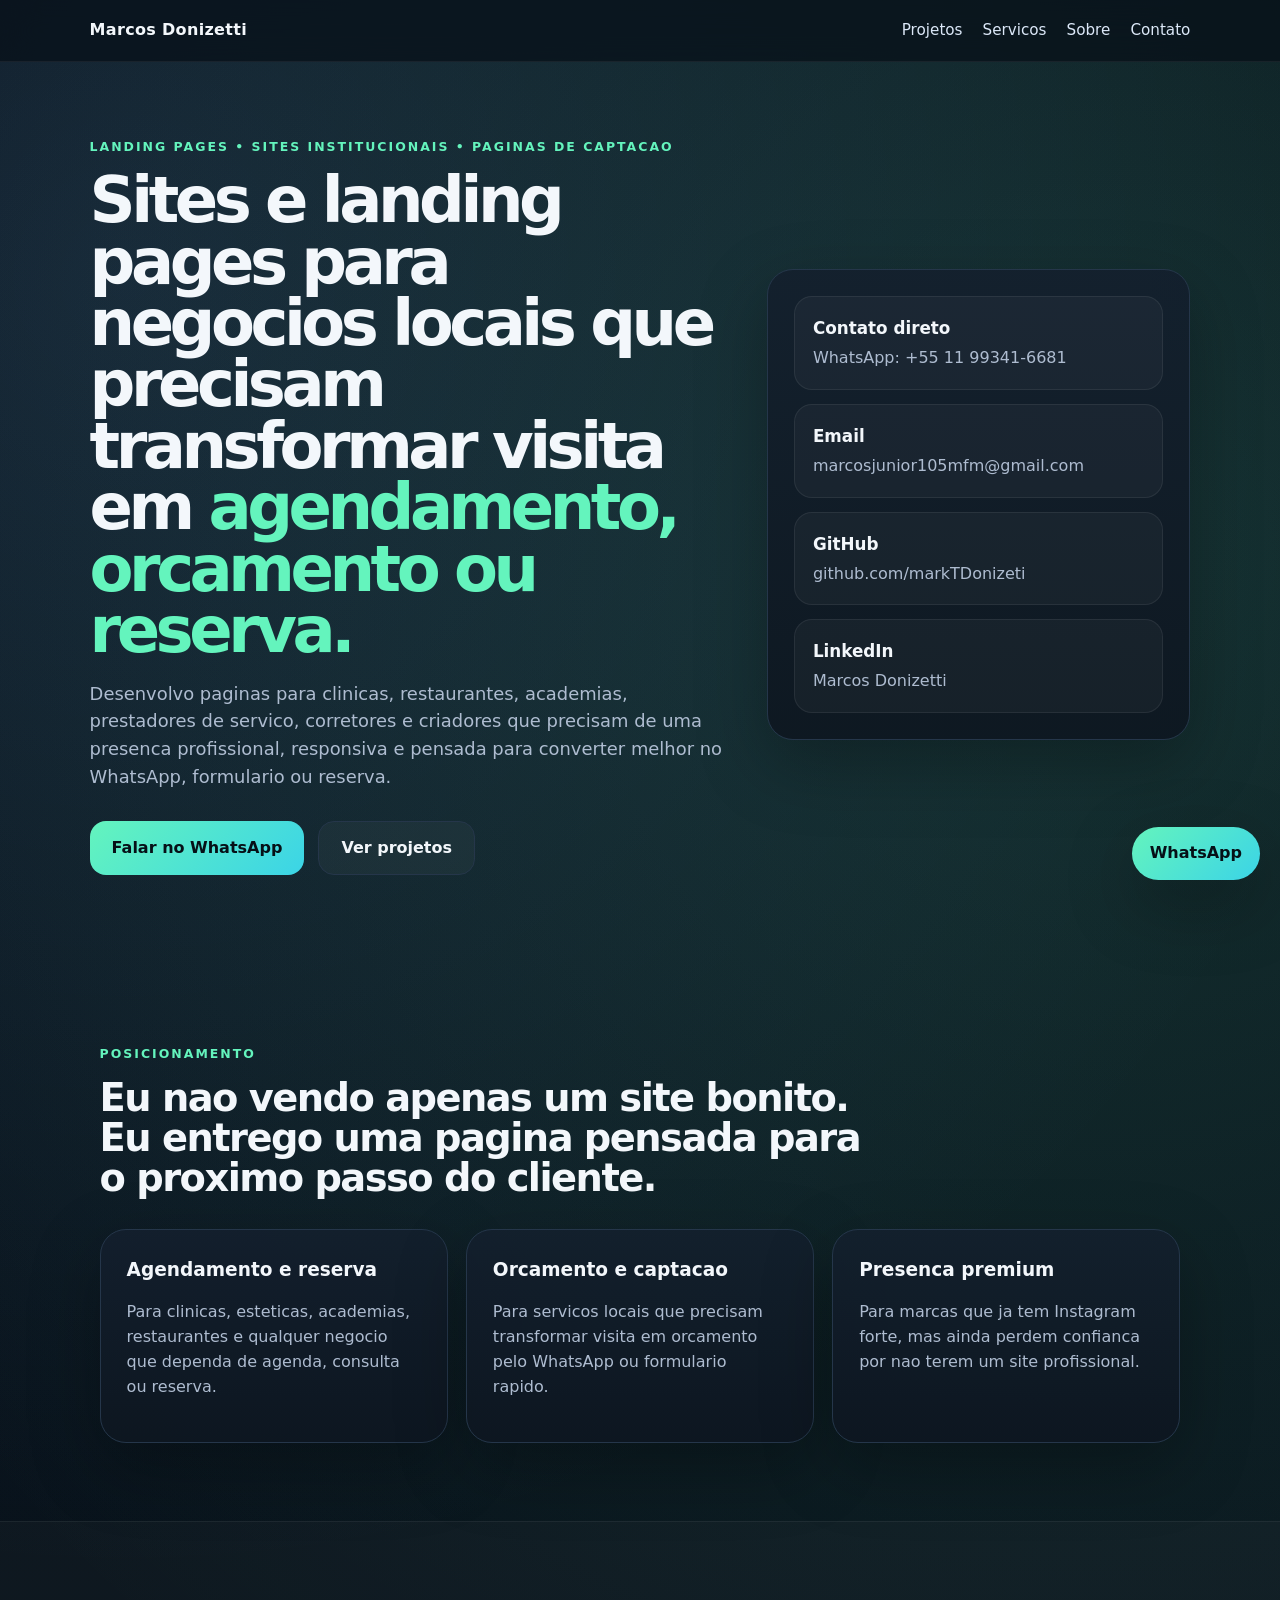
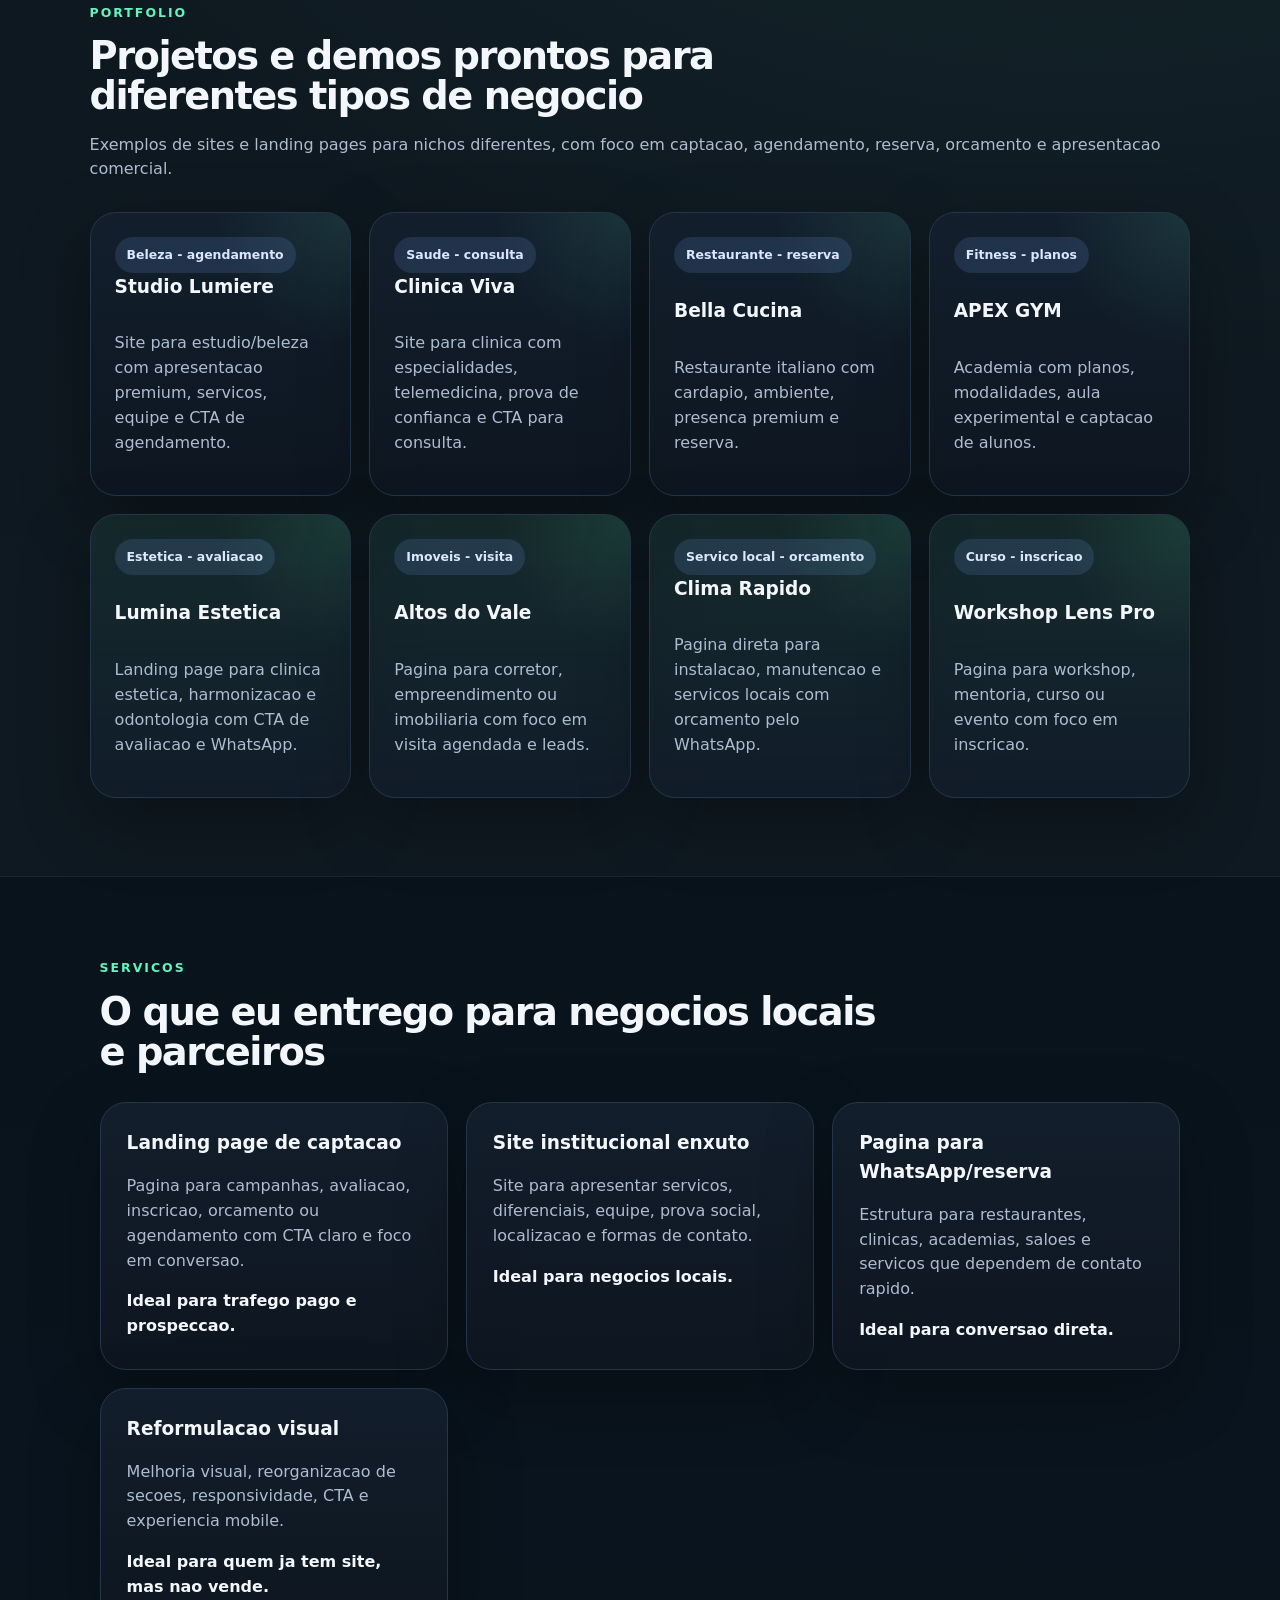
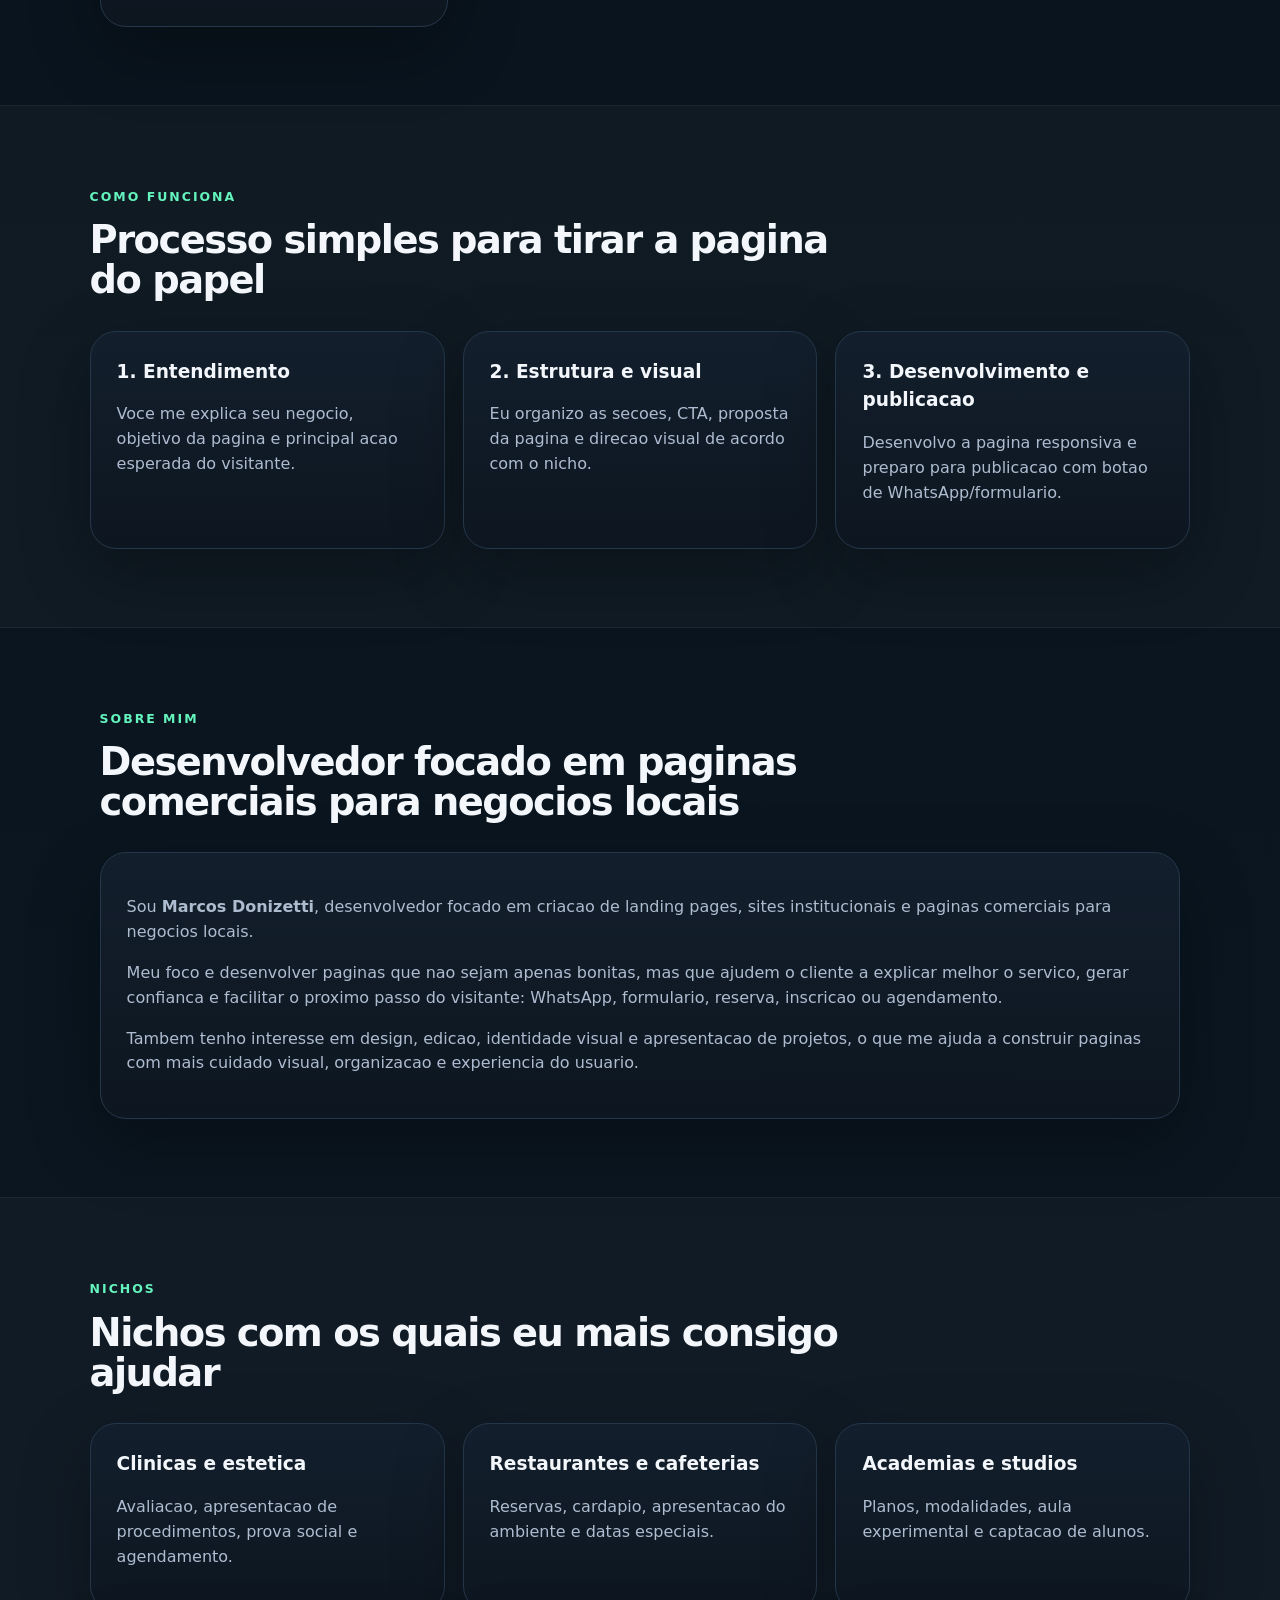
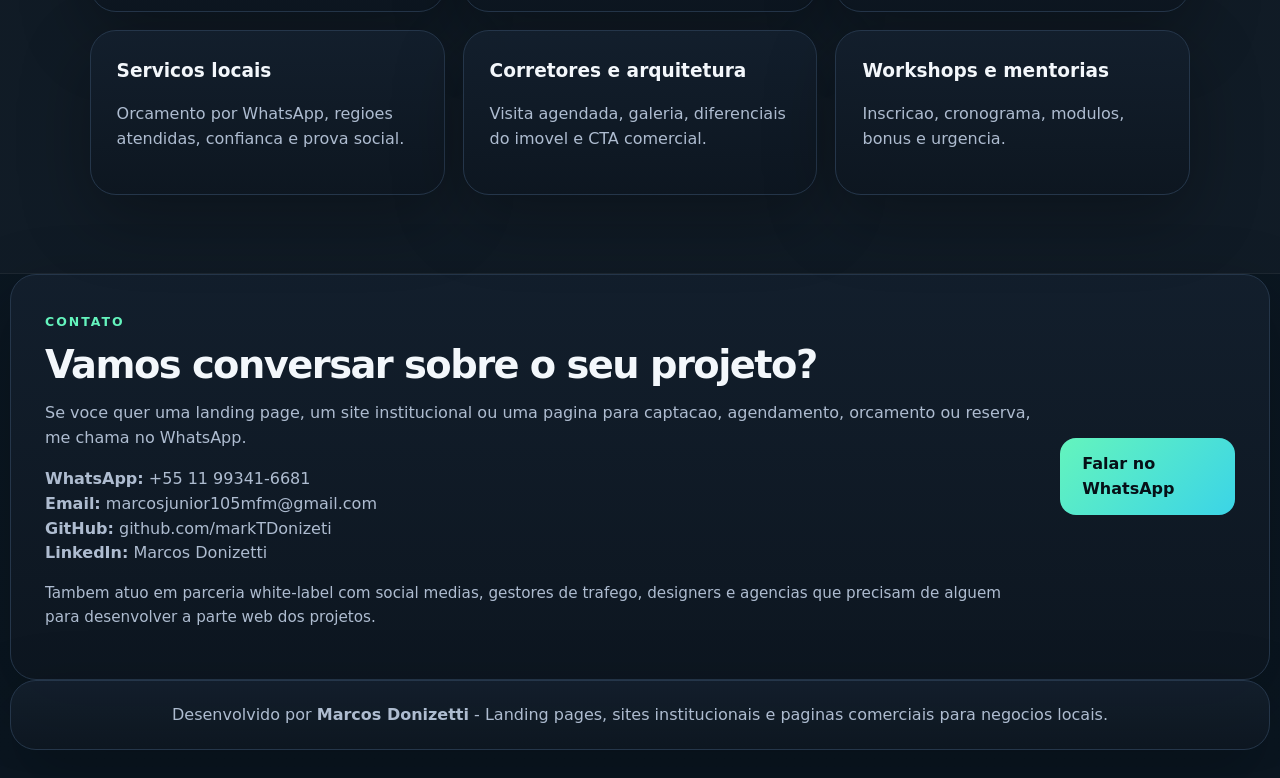
==== commit 5d2625e4: "Fix portfolio encoding and improve layout" ====
--- a/war-portfolio/index.html
+++ b/war-portfolio/index.html
@@ -1,121 +1,111 @@
 <!DOCTYPE html>
-<html lang='pt-BR'>
+<html lang="pt-BR">
 <head>
-  <meta charset='UTF-8'/>
-  <meta http-equiv='Content-Type' content='text/html; charset=UTF-8'/>
-  <meta name='viewport' content='width=device-width, initial-scale=1.0'/>
-  <title>Marcos Donizetti — Landing Pages e Sites Comerciais</title>
-  <meta name='description' content='Landing pages, sites institucionais e páginas comerciais para negócios locais. Desenvolvimento por Marcos Donizetti.'/>
-  <link rel='stylesheet' href='assets/styles.css'/>
+  <meta charset="UTF-8">
+  <meta http-equiv="Content-Type" content="text/html; charset=UTF-8">
+  <meta name="viewport" content="width=device-width, initial-scale=1.0">
+  <title>Marcos Donizetti - Landing Pages e Sites Comerciais</title>
+  <meta name="description" content="Landing pages, sites institucionais e paginas comerciais para negocios locais. Desenvolvimento por Marcos Donizetti.">
+  <link rel="stylesheet" href="assets/styles.css">
 </head>
 <body>
-  <header class='hero'>
-    <nav class='nav'>
-      <div class='brand'>Marcos Donizetti</div>
-      <div class='nav-links'>
-        <a href='#projetos'>Projetos</a>
-        <a href='#servicos'>Serviços</a>
-        <a href='#sobre'>Sobre</a>
-        <a href='#contato'>Contato</a>
-      </div>
-    </nav>
-    <div class='hero-grid'>
+  <nav class="nav">
+    <div class="brand">Marcos Donizetti</div>
+    <div class="nav-links"><a href="#projetos">Projetos</a><a href="#servicos">Servicos</a><a href="#sobre">Sobre</a><a href="#contato">Contato</a></div>
+  </nav>
+
+  <header class="hero">
+    <div class="hero-grid">
       <div>
-        <span class='eyebrow'>Landing pages • sites institucionais • páginas de captação</span>
-        <h1>Sites e landing pages para negócios locais que precisam transformar visita em <span>agendamento, orçamento ou reserva.</span></h1>
-        <p class='lead'>Desenvolvo páginas para clínicas, restaurantes, academias, prestadores de serviço, corretores e criadores que precisam de uma presença profissional, responsiva e pensada para converter melhor no WhatsApp, formulário ou reserva.</p>
-        <div class='cta-row'>
-          <a class='btn primary' href='https://wa.me/5511993416681?text=Oi%20Marcos,%20vim%20pelo%20seu%20portf%C3%B3lio%20e%20quero%20falar%20sobre%20uma%20landing%20page.' target='_blank' rel='noopener'>Falar no WhatsApp</a>
-          <a class='btn ghost' href='#projetos'>Ver projetos</a>
+        <span class="eyebrow">Landing pages &bull; sites institucionais &bull; paginas de captacao</span>
+        <h1>Sites e landing pages para negocios locais que precisam transformar visita em <span>agendamento, orcamento ou reserva.</span></h1>
+        <p class="lead">Desenvolvo paginas para clinicas, restaurantes, academias, prestadores de servico, corretores e criadores que precisam de uma presenca profissional, responsiva e pensada para converter melhor no WhatsApp, formulario ou reserva.</p>
+        <div class="cta-row">
+          <a class="btn primary" href="https://wa.me/5511993416681?text=Oi%20Marcos,%20vim%20pelo%20seu%20portfolio%20e%20quero%20falar%20sobre%20uma%20landing%20page." target="_blank" rel="noopener">Falar no WhatsApp</a>
+          <a class="btn ghost" href="#projetos">Ver projetos</a>
         </div>
       </div>
-      <div class='hero-card contact-card'>
-        <div class='metric'><strong>Contato direto</strong><span>WhatsApp: +55 11 99341-6681</span></div>
-        <div class='metric'><strong>Email</strong><span>marcosjunior105mfm@gmail.com</span></div>
-        <div class='metric'><strong>Portfólio técnico</strong><span>GitHub: github.com/markTDonizeti</span></div>
-        <div class='metric'><strong>Perfil profissional</strong><span>LinkedIn: Marcos Donizetti</span></div>
+      <div class="hero-card">
+        <div class="metric"><strong>Contato direto</strong><span>WhatsApp: +55 11 99341-6681</span></div>
+        <div class="metric"><strong>Email</strong><span>marcosjunior105mfm@gmail.com</span></div>
+        <div class="metric"><strong>GitHub</strong><span>github.com/markTDonizeti</span></div>
+        <div class="metric"><strong>LinkedIn</strong><span>Marcos Donizetti</span></div>
       </div>
     </div>
   </header>
 
   <main>
-    <section class='section'>
-      <div class='section-head'>
-        <span class='eyebrow'>Posicionamento</span>
-        <h2>Eu não vendo apenas “um site bonito”. Eu entrego uma página pensada para o próximo passo do cliente.</h2>
-      </div>
-      <div class='pillars'>
-        <article><h3>Agendamento e reserva</h3><p>Para clínicas, estéticas, academias, restaurantes e qualquer negócio que dependa de agenda, consulta ou reserva.</p></article>
-        <article><h3>Orçamento e captação</h3><p>Para serviços locais que precisam transformar visita em orçamento pelo WhatsApp ou formulário rápido.</p></article>
-        <article><h3>Presença premium</h3><p>Para marcas que já têm Instagram forte, mas ainda perdem confiança por não terem um site profissional.</p></article>
+    <section class="section">
+      <div class="section-head"><span class="eyebrow">Posicionamento</span><h2>Eu nao vendo apenas um site bonito. Eu entrego uma pagina pensada para o proximo passo do cliente.</h2></div>
+      <div class="pillars">
+        <article><h3>Agendamento e reserva</h3><p>Para clinicas, esteticas, academias, restaurantes e qualquer negocio que dependa de agenda, consulta ou reserva.</p></article>
+        <article><h3>Orcamento e captacao</h3><p>Para servicos locais que precisam transformar visita em orcamento pelo WhatsApp ou formulario rapido.</p></article>
+        <article><h3>Presenca premium</h3><p>Para marcas que ja tem Instagram forte, mas ainda perdem confianca por nao terem um site profissional.</p></article>
       </div>
     </section>
 
-    <section id='projetos' class='section alt'>
-      <div class='section-head'>
-        <span class='eyebrow'>Portfólio</span>
-        <h2>Projetos e demos prontos para diferentes tipos de negócio</h2>
-        <p>Exemplos de sites e landing pages para nichos diferentes, com foco em captação, agendamento, reserva, orçamento e apresentação comercial.</p>
-      </div>
-      <div class='projects-grid'>
-        <a class='project-card' href='https://studio-lumiere-omega.vercel.app/' target='_blank' rel='noopener'><span class='tag'>Beleza • agendamento</span><h3>Studio Lumière</h3><p>Site para estúdio/beleza com apresentação premium, serviços, equipe e CTA de agendamento.</p></a>
-        <a class='project-card' href='https://clinica-viva-one.vercel.app/' target='_blank' rel='noopener'><span class='tag'>Saúde • consulta</span><h3>Clínica Viva</h3><p>Site para clínica com especialidades, telemedicina, prova de confiança e CTA para consulta.</p></a>
-        <a class='project-card' href='https://portfolio-sites-a4ku.vercel.app/' target='_blank' rel='noopener'><span class='tag'>Restaurante • reserva</span><h3>Bella Cucina</h3><p>Restaurante italiano com cardápio, ambiente, presença premium e reserva.</p></a>
-        <a class='project-card' href='https://portfolio-sites-woad.vercel.app/' target='_blank' rel='noopener'><span class='tag'>Fitness • planos</span><h3>APEX GYM</h3><p>Academia com planos, modalidades, aula experimental e captação de alunos.</p></a>
-        <a class='project-card accent' href='clinica-estetica.html'><span class='tag'>Estética • avaliação</span><h3>Lumina Estética</h3><p>Landing page para clínica estética, harmonização e odontologia com CTA de avaliação e WhatsApp.</p></a>
-        <a class='project-card accent' href='corretor-imoveis.html'><span class='tag'>Imóveis • visita</span><h3>Altos do Vale</h3><p>Página para corretor, empreendimento ou imobiliária com foco em visita agendada e leads.</p></a>
-        <a class='project-card accent' href='servico-local.html'><span class='tag'>Serviço local • orçamento</span><h3>Clima Rápido</h3><p>Página direta para instalação, manutenção e serviços locais com orçamento pelo WhatsApp.</p></a>
-        <a class='project-card accent' href='infoproduto.html'><span class='tag'>Curso • inscrição</span><h3>Workshop Lens Pro</h3><p>Página para workshop, mentoria, curso ou evento com foco em inscrição.</p></a>
+    <section id="projetos" class="section alt">
+      <div class="section-head"><span class="eyebrow">Portfolio</span><h2>Projetos e demos prontos para diferentes tipos de negocio</h2><p>Exemplos de sites e landing pages para nichos diferentes, com foco em captacao, agendamento, reserva, orcamento e apresentacao comercial.</p></div>
+      <div class="projects-grid">
+        <a class="project-card" href="https://studio-lumiere-omega.vercel.app/" target="_blank" rel="noopener"><span class="tag">Beleza - agendamento</span><h3>Studio Lumiere</h3><p>Site para estudio/beleza com apresentacao premium, servicos, equipe e CTA de agendamento.</p></a>
+        <a class="project-card" href="https://clinica-viva-one.vercel.app/" target="_blank" rel="noopener"><span class="tag">Saude - consulta</span><h3>Clinica Viva</h3><p>Site para clinica com especialidades, telemedicina, prova de confianca e CTA para consulta.</p></a>
+        <a class="project-card" href="https://portfolio-sites-a4ku.vercel.app/" target="_blank" rel="noopener"><span class="tag">Restaurante - reserva</span><h3>Bella Cucina</h3><p>Restaurante italiano com cardapio, ambiente, presenca premium e reserva.</p></a>
+        <a class="project-card" href="https://portfolio-sites-woad.vercel.app/" target="_blank" rel="noopener"><span class="tag">Fitness - planos</span><h3>APEX GYM</h3><p>Academia com planos, modalidades, aula experimental e captacao de alunos.</p></a>
+        <a class="project-card accent" href="clinica-estetica.html"><span class="tag">Estetica - avaliacao</span><h3>Lumina Estetica</h3><p>Landing page para clinica estetica, harmonizacao e odontologia com CTA de avaliacao e WhatsApp.</p></a>
+        <a class="project-card accent" href="corretor-imoveis.html"><span class="tag">Imoveis - visita</span><h3>Altos do Vale</h3><p>Pagina para corretor, empreendimento ou imobiliaria com foco em visita agendada e leads.</p></a>
+        <a class="project-card accent" href="servico-local.html"><span class="tag">Servico local - orcamento</span><h3>Clima Rapido</h3><p>Pagina direta para instalacao, manutencao e servicos locais com orcamento pelo WhatsApp.</p></a>
+        <a class="project-card accent" href="infoproduto.html"><span class="tag">Curso - inscricao</span><h3>Workshop Lens Pro</h3><p>Pagina para workshop, mentoria, curso ou evento com foco em inscricao.</p></a>
       </div>
     </section>
 
-    <section id='servicos' class='section'>
-      <div class='section-head'><span class='eyebrow'>Serviços</span><h2>O que eu entrego para negócios locais e parceiros</h2></div>
-      <div class='services-grid'>
-        <article><h3>Landing page de captação</h3><p>Página para campanhas, avaliação, inscrição, orçamento ou agendamento com CTA claro e foco em conversão.</p><strong>Ideal para tráfego pago e prospecção.</strong></article>
-        <article><h3>Site institucional enxuto</h3><p>Site para apresentar serviços, diferenciais, equipe, prova social, localização e formas de contato.</p><strong>Ideal para negócios locais.</strong></article>
-        <article><h3>Página para WhatsApp/reserva</h3><p>Estrutura para restaurantes, clínicas, academias, salões e serviços que dependem de contato rápido.</p><strong>Ideal para conversão direta.</strong></article>
-        <article><h3>Reformulação visual</h3><p>Melhoria visual, reorganização de seções, responsividade, CTA e experiência mobile.</p><strong>Ideal para quem já tem site, mas não vende.</strong></article>
+    <section id="servicos" class="section">
+      <div class="section-head"><span class="eyebrow">Servicos</span><h2>O que eu entrego para negocios locais e parceiros</h2></div>
+      <div class="services-grid">
+        <article><h3>Landing page de captacao</h3><p>Pagina para campanhas, avaliacao, inscricao, orcamento ou agendamento com CTA claro e foco em conversao.</p><strong>Ideal para trafego pago e prospeccao.</strong></article>
+        <article><h3>Site institucional enxuto</h3><p>Site para apresentar servicos, diferenciais, equipe, prova social, localizacao e formas de contato.</p><strong>Ideal para negocios locais.</strong></article>
+        <article><h3>Pagina para WhatsApp/reserva</h3><p>Estrutura para restaurantes, clinicas, academias, saloes e servicos que dependem de contato rapido.</p><strong>Ideal para conversao direta.</strong></article>
+        <article><h3>Reformulacao visual</h3><p>Melhoria visual, reorganizacao de secoes, responsividade, CTA e experiencia mobile.</p><strong>Ideal para quem ja tem site, mas nao vende.</strong></article>
       </div>
     </section>
 
-    <section class='section alt'>
-      <div class='section-head'><span class='eyebrow'>Como funciona</span><h2>Processo simples para tirar a página do papel</h2></div>
-      <div class='pillars'>
-        <article><h3>1. Entendimento</h3><p>Você me explica seu negócio, objetivo da página e principal ação esperada do visitante.</p></article>
-        <article><h3>2. Estrutura e visual</h3><p>Eu organizo as seções, CTA, proposta da página e direção visual de acordo com o nicho.</p></article>
-        <article><h3>3. Desenvolvimento e publicação</h3><p>Desenvolvo a página responsiva e preparo para publicação com botão de WhatsApp/formulário.</p></article>
+    <section class="section alt">
+      <div class="section-head"><span class="eyebrow">Como funciona</span><h2>Processo simples para tirar a pagina do papel</h2></div>
+      <div class="pillars">
+        <article><h3>1. Entendimento</h3><p>Voce me explica seu negocio, objetivo da pagina e principal acao esperada do visitante.</p></article>
+        <article><h3>2. Estrutura e visual</h3><p>Eu organizo as secoes, CTA, proposta da pagina e direcao visual de acordo com o nicho.</p></article>
+        <article><h3>3. Desenvolvimento e publicacao</h3><p>Desenvolvo a pagina responsiva e preparo para publicacao com botao de WhatsApp/formulario.</p></article>
       </div>
     </section>
 
-    <section id='sobre' class='section'>
-      <div class='section-head'><span class='eyebrow'>Sobre mim</span><h2>Desenvolvedor focado em páginas comerciais para negócios locais</h2></div>
-      <article class='wide-card'><p>Sou <strong>Marcos Donizetti</strong>, desenvolvedor focado em criação de landing pages, sites institucionais e páginas comerciais para negócios locais.</p><p>Meu foco é desenvolver páginas que não sejam apenas bonitas, mas que ajudem o cliente a explicar melhor o serviço, gerar confiança e facilitar o próximo passo do visitante: WhatsApp, formulário, reserva, inscrição ou agendamento.</p><p>Também tenho interesse em design, edição, identidade visual e apresentação de projetos, o que me ajuda a construir páginas com mais cuidado visual, organização e experiência do usuário.</p></article>
+    <section id="sobre" class="section">
+      <div class="section-head"><span class="eyebrow">Sobre mim</span><h2>Desenvolvedor focado em paginas comerciais para negocios locais</h2></div>
+      <article class="wide-card"><p>Sou <strong>Marcos Donizetti</strong>, desenvolvedor focado em criacao de landing pages, sites institucionais e paginas comerciais para negocios locais.</p><p>Meu foco e desenvolver paginas que nao sejam apenas bonitas, mas que ajudem o cliente a explicar melhor o servico, gerar confianca e facilitar o proximo passo do visitante: WhatsApp, formulario, reserva, inscricao ou agendamento.</p><p>Tambem tenho interesse em design, edicao, identidade visual e apresentacao de projetos, o que me ajuda a construir paginas com mais cuidado visual, organizacao e experiencia do usuario.</p></article>
     </section>
 
-    <section class='section alt'>
-      <div class='section-head'><span class='eyebrow'>Nichos</span><h2>Nichos com os quais eu mais consigo ajudar</h2></div>
-      <div class='niches'>
-        <article><h3>Clínicas e estética</h3><p>Avaliação, apresentação de procedimentos, prova social e agendamento.</p></article>
-        <article><h3>Restaurantes e cafeterias</h3><p>Reservas, cardápio, apresentação do ambiente e datas especiais.</p></article>
-        <article><h3>Academias e studios</h3><p>Planos, modalidades, aula experimental e captação de alunos.</p></article>
-        <article><h3>Serviços locais</h3><p>Orçamento por WhatsApp, regiões atendidas, confiança e prova social.</p></article>
-        <article><h3>Corretores e arquitetura</h3><p>Visita agendada, galeria, diferenciais do imóvel e CTA comercial.</p></article>
-        <article><h3>Workshops e mentorias</h3><p>Inscrição, cronograma, módulos, bônus e urgência.</p></article>
+    <section class="section alt">
+      <div class="section-head"><span class="eyebrow">Nichos</span><h2>Nichos com os quais eu mais consigo ajudar</h2></div>
+      <div class="niches">
+        <article><h3>Clinicas e estetica</h3><p>Avaliacao, apresentacao de procedimentos, prova social e agendamento.</p></article>
+        <article><h3>Restaurantes e cafeterias</h3><p>Reservas, cardapio, apresentacao do ambiente e datas especiais.</p></article>
+        <article><h3>Academias e studios</h3><p>Planos, modalidades, aula experimental e captacao de alunos.</p></article>
+        <article><h3>Servicos locais</h3><p>Orcamento por WhatsApp, regioes atendidas, confianca e prova social.</p></article>
+        <article><h3>Corretores e arquitetura</h3><p>Visita agendada, galeria, diferenciais do imovel e CTA comercial.</p></article>
+        <article><h3>Workshops e mentorias</h3><p>Inscricao, cronograma, modulos, bonus e urgencia.</p></article>
       </div>
     </section>
 
-    <section id='contato' class='section contact'>
+    <section id="contato" class="section contact">
       <div>
-        <span class='eyebrow'>Contato</span>
+        <span class="eyebrow">Contato</span>
         <h2>Vamos conversar sobre o seu projeto?</h2>
-        <p>Se você quer uma landing page, um site institucional ou uma página para captação, agendamento, orçamento ou reserva, me chama no WhatsApp.</p>
-        <p><strong>WhatsApp:</strong> +55 11 99341-6681<br/><strong>Email:</strong> marcosjunior105mfm@gmail.com<br/><strong>GitHub:</strong> <a href='https://github.com/markTDonizeti' target='_blank' rel='noopener'>github.com/markTDonizeti</a><br/><strong>LinkedIn:</strong> <a href='https://www.linkedin.com/in/marcos-donizetti-48435938b/' target='_blank' rel='noopener'>Marcos Donizetti</a></p>
-        <p class='small'>Também atuo em parceria white-label com social medias, gestores de tráfego, designers e agências que precisam de alguém para desenvolver a parte web dos projetos.</p>
+        <p>Se voce quer uma landing page, um site institucional ou uma pagina para captacao, agendamento, orcamento ou reserva, me chama no WhatsApp.</p>
+        <p><strong>WhatsApp:</strong> +55 11 99341-6681<br><strong>Email:</strong> marcosjunior105mfm@gmail.com<br><strong>GitHub:</strong> <a href="https://github.com/markTDonizeti" target="_blank" rel="noopener">github.com/markTDonizeti</a><br><strong>LinkedIn:</strong> <a href="https://www.linkedin.com/in/marcos-donizetti-48435938b/" target="_blank" rel="noopener">Marcos Donizetti</a></p>
+        <p class="small">Tambem atuo em parceria white-label com social medias, gestores de trafego, designers e agencias que precisam de alguem para desenvolver a parte web dos projetos.</p>
       </div>
-      <a class='btn primary' href='https://wa.me/5511993416681?text=Oi%20Marcos,%20vim%20pelo%20seu%20portf%C3%B3lio%20e%20quero%20falar%20sobre%20uma%20landing%20page.' target='_blank' rel='noopener'>Falar no WhatsApp</a>
+      <a class="btn primary" href="https://wa.me/5511993416681?text=Oi%20Marcos,%20vim%20pelo%20seu%20portfolio%20e%20quero%20falar%20sobre%20uma%20landing%20page." target="_blank" rel="noopener">Falar no WhatsApp</a>
     </section>
   </main>
-  <footer class='footer'>Desenvolvido por <strong>Marcos Donizetti</strong> — Landing pages, sites institucionais e páginas comerciais para negócios locais.</footer>
+  <footer class="footer">Desenvolvido por <strong>Marcos Donizetti</strong> - Landing pages, sites institucionais e paginas comerciais para negocios locais.</footer>
+  <a class="floating-whatsapp" href="https://wa.me/5511993416681?text=Oi%20Marcos,%20vim%20pelo%20seu%20portfolio%20e%20quero%20falar%20sobre%20uma%20landing%20page." target="_blank" rel="noopener">WhatsApp</a>
 </body>
-</html>
+</html>
--- a/war-portfolio/assets/styles.css
+++ b/war-portfolio/assets/styles.css
@@ -1,249 +1,7 @@
-
 :root{
-  --bg:#070b12;
-  --bg2:#0b1220;
-  --panel:#101827;
-  --panel2:#0d1523;
-  --glass:rgba(255,255,255,.06);
-  --text:#f4f7fb;
-  --muted:#aab7c9;
-  --line:rgba(255,255,255,.12);
-  --brand:#6ee7b7;
-  --brand2:#60a5fa;
-  --accent:#fbbf24;
-  --danger:#fb7185;
+  --bg:#071018;--bg2:#0b1722;--panel:#111c29;--panel2:#0e1621;--text:#f3f7fb;--muted:#aebcd0;
+  --line:#25364a;--brand:#64f4bd;--brand2:#78a8ff;--accent:#ffbf73;--shadow:0 24px 70px rgba(0,0,0,.28)
 }
-*{box-sizing:border-box}
-html{scroll-behavior:smooth}
-body{
-  margin:0;
-  font-family:Inter,Segoe UI,Roboto,Arial,sans-serif;
-  background:
-    radial-gradient(circle at 15% 8%,rgba(96,165,250,.22),transparent 30%),
-    radial-gradient(circle at 80% 0%,rgba(110,231,183,.16),transparent 24%),
-    linear-gradient(180deg,var(--bg),var(--bg2));
-  color:var(--text);
-  line-height:1.55;
-}
-a{color:inherit;text-decoration:none}
-p{color:var(--muted)}
-.hero{
-  min-height:92vh;
-  padding:28px 6vw 80px;
-  position:relative;
-  overflow:hidden;
-}
-.hero:after{
-  content:"";
-  position:absolute;
-  inset:auto -20% -35% -20%;
-  height:460px;
-  background:linear-gradient(90deg,rgba(96,165,250,.16),rgba(110,231,183,.12));
-  filter:blur(70px);
-  z-index:-1;
-}
-.nav{
-  max-width:1180px;
-  margin:0 auto 70px;
-  display:flex;
-  justify-content:space-between;
-  align-items:center;
-  gap:18px;
-}
-.brand{
-  display:flex;
-  align-items:center;
-  gap:10px;
-  font-weight:900;
-  letter-spacing:.02em;
-}
-.brand:before{
-  content:"MD";
-  width:38px;
-  height:38px;
-  display:grid;
-  place-items:center;
-  border-radius:12px;
-  background:linear-gradient(135deg,var(--brand),var(--brand2));
-  color:#07111c;
-  font-weight:950;
-}
-.nav-links{display:flex;gap:18px;color:var(--muted);font-weight:700}
-.nav-links a{transition:.2s;color:var(--muted)}
-.nav-links a:hover{color:var(--brand)}
-.hero-grid{
-  max-width:1180px;
-  margin:0 auto;
-  display:grid;
-  grid-template-columns:1.15fr .85fr;
-  gap:32px;
-  align-items:center;
-}
-.eyebrow{
-  display:inline-flex;
-  align-items:center;
-  gap:8px;
-  padding:8px 12px;
-  border-radius:999px;
-  background:rgba(110,231,183,.09);
-  border:1px solid rgba(110,231,183,.22);
-  color:var(--brand);
-  font-size:.78rem;
-  text-transform:uppercase;
-  letter-spacing:.12em;
-  font-weight:900;
-}
-h1,h2,h3{margin:0 0 14px}
-h1{
-  margin-top:18px;
-  font-size:clamp(2.3rem,5vw,5rem);
-  line-height:.98;
-  max-width:12.5ch;
-  letter-spacing:-.06em;
-}
-h1 span,.highlight{color:var(--brand)}
-h2{
-  font-size:clamp(1.7rem,3vw,3.1rem);
-  line-height:1.08;
-  letter-spacing:-.04em;
-  max-width:17ch;
-}
-h3{font-size:1.18rem}
-.lead{
-  font-size:1.12rem;
-  max-width:66ch;
-}
-.cta-row{display:flex;gap:14px;margin-top:30px;flex-wrap:wrap}
-.btn{
-  display:inline-flex;
-  align-items:center;
-  justify-content:center;
-  gap:8px;
-  padding:14px 20px;
-  border-radius:16px;
-  border:1px solid var(--line);
-  font-weight:900;
-  transition:.2s transform,.2s border-color,.2s background;
-}
-.btn:hover{transform:translateY(-2px);border-color:var(--brand)}
-.btn.primary{
-  color:#041018;
-  border:none;
-  background:linear-gradient(135deg,var(--brand),var(--brand2));
-  box-shadow:0 18px 36px rgba(96,165,250,.18);
-}
-.btn.ghost{background:rgba(255,255,255,.04)}
-.hero-card,.project-card,.pillars article,.services-grid article,.niches article,.wide-card,.contact,.demo-panel,.mockup,.final-cta{
-  background:linear-gradient(180deg,rgba(255,255,255,.07),rgba(255,255,255,.035));
-  border:1px solid var(--line);
-  border-radius:26px;
-  box-shadow:0 24px 70px rgba(0,0,0,.23);
-  backdrop-filter:blur(12px);
-}
-.hero-card{padding:22px;display:grid;gap:14px}
-.metric{
-  padding:18px;
-  border-radius:20px;
-  background:rgba(255,255,255,.04);
-  border:1px solid rgba(255,255,255,.08);
-}
-.metric strong{display:block;font-size:1.05rem}
-.metric span{display:block;color:var(--muted);margin-top:3px}
-.section{padding:82px 6vw;max-width:1240px;margin:0 auto}
-.alt{max-width:none;background:rgba(255,255,255,.025);border-top:1px solid rgba(255,255,255,.06);border-bottom:1px solid rgba(255,255,255,.06)}
-.section-head{max-width:1180px;margin:0 auto 32px}
-.section-head p{max-width:74ch}
-.pillars,.services-grid,.niches{max-width:1180px;margin:0 auto;display:grid;grid-template-columns:repeat(3,1fr);gap:18px}
-.pillars article,.services-grid article,.niches article,.wide-card{padding:24px}
-.services-grid{grid-template-columns:repeat(4,1fr)}
-.projects-grid{max-width:1180px;margin:0 auto;display:grid;grid-template-columns:repeat(4,1fr);gap:18px}
-.project-card{
-  min-height:245px;
-  padding:22px;
-  display:flex;
-  flex-direction:column;
-  justify-content:flex-end;
-  overflow:hidden;
-  position:relative;
-  transition:.25s transform,.25s border-color,.25s box-shadow;
-}
-.project-card:before{
-  content:"";
-  position:absolute;
-  inset:-1px;
-  background:radial-gradient(circle at top right,rgba(110,231,183,.18),transparent 32%);
-  opacity:.75;
-  z-index:-1;
-}
-.project-card:hover{transform:translateY(-6px);border-color:rgba(110,231,183,.6);box-shadow:0 30px 80px rgba(0,0,0,.35)}
-.tag{
-  display:inline-flex;
-  width:max-content;
-  padding:7px 11px;
-  border-radius:999px;
-  background:rgba(96,165,250,.14);
-  color:#dbeafe;
-  font-size:.78rem;
-  font-weight:900;
-  margin-bottom:auto;
-}
-.project-card.accent:before{background:radial-gradient(circle at top right,rgba(251,191,36,.20),transparent 34%)}
-.wide-card{max-width:900px}
-.contact{
-  max-width:1180px;
-  display:flex;
-  justify-content:space-between;
-  align-items:center;
-  gap:28px;
-  padding:32px;
-}
-.small{font-size:.92rem}
-.footer{
-  padding:28px 6vw;
-  text-align:center;
-  color:var(--muted);
-  border-top:1px solid var(--line);
-}
-.back{display:inline-flex;margin:24px 6vw 0;color:var(--muted);font-weight:800}
-.demo-hero{
-  padding:70px 6vw 48px;
-  max-width:1240px;
-  margin:0 auto;
-  display:grid;
-  grid-template-columns:1.1fr .9fr;
-  gap:24px;
-  align-items:center;
-}
-.demo-hero h1{max-width:13.5ch}
-.mockup{padding:24px}
-.mockup .screen{
-  border-radius:22px;
-  border:1px solid rgba(255,255,255,.10);
-  padding:18px;
-  background:rgba(255,255,255,.04);
-}
-.mockup .screen div{padding:14px 0;border-bottom:1px solid rgba(255,255,255,.07)}
-.mockup .screen div:last-child{border-bottom:none}
-.stats{display:grid;grid-template-columns:repeat(3,1fr);gap:14px;margin-top:26px}
-.stat{padding:18px;border-radius:18px;background:rgba(255,255,255,.04);border:1px solid rgba(255,255,255,.08)}
-.stat strong{display:block;color:var(--brand)}
-.feature-grid,.faq-grid{max-width:1180px;margin:0 auto;display:grid;grid-template-columns:repeat(2,1fr);gap:18px}
-.feature-grid article,.faq-grid article,.demo-panel,.final-cta{padding:24px}
-ul.clean{padding-left:18px;color:var(--muted)}
-.final-cta{max-width:920px;margin:0 auto;text-align:center}
-.final-cta .contact-lines{margin:18px 0;color:var(--muted)}
-.contact-lines a{color:var(--brand)}
-@media(max-width:1080px){
-  .hero-grid,.demo-hero{grid-template-columns:1fr}
-  .projects-grid,.services-grid{grid-template-columns:repeat(2,1fr)}
-}
-@media(max-width:860px){
-  .pillars,.niches,.feature-grid,.faq-grid,.stats{grid-template-columns:1fr}
-  .contact{flex-direction:column;align-items:flex-start}
-}
-@media(max-width:680px){
-  .nav{flex-direction:column;align-items:flex-start}
-  .nav-links{flex-wrap:wrap}
-  .projects-grid,.services-grid{grid-template-columns:1fr}
-  .section{padding:60px 5vw}
-}
+*{box-sizing:border-box}html{scroll-behavior:smooth}body{margin:0;font-family:Inter,Segoe UI,system-ui,-apple-system,sans-serif;background:radial-gradient(circle at 85% 10%,rgba(100,244,189,.14),transparent 28%),radial-gradient(circle at 10% 5%,rgba(120,168,255,.12),transparent 24%),linear-gradient(180deg,var(--bg),var(--bg2));color:var(--text);line-height:1.55}a{color:inherit;text-decoration:none}.nav{position:sticky;top:0;z-index:10;backdrop-filter:blur(18px);background:rgba(7,16,24,.72);border-bottom:1px solid rgba(255,255,255,.06);display:flex;justify-content:space-between;align-items:center;padding:18px 7vw}.brand{font-weight:900;letter-spacing:.02em}.nav-links{display:flex;gap:20px;color:#dce8f8;font-size:.95rem}.hero{padding:72px 7vw 88px}.hero-grid{display:grid;grid-template-columns:minmax(0,1.2fr) minmax(320px,.8fr);gap:42px;align-items:center;max-width:1220px;margin:0 auto}.eyebrow{display:inline-block;font-size:.78rem;text-transform:uppercase;letter-spacing:.16em;color:var(--brand);font-weight:800;margin-bottom:14px}h1,h2,h3{margin:0 0 14px}h1{font-size:clamp(2.7rem,5vw,5.7rem);line-height:.96;letter-spacing:-.07em;max-width:760px;text-wrap:balance}h1 span,.highlight{color:var(--brand)}h2{font-size:clamp(1.7rem,3vw,3rem);letter-spacing:-.04em;line-height:1.05;max-width:780px}h3{font-size:1.16rem}.lead{font-size:1.12rem;color:var(--muted);max-width:68ch}.cta-row{display:flex;gap:14px;margin-top:30px;flex-wrap:wrap}.btn{display:inline-flex;align-items:center;justify-content:center;gap:8px;padding:14px 22px;border-radius:16px;font-weight:850;border:1px solid var(--line);transition:.2s transform,.2s border-color,.2s background}.btn:hover{transform:translateY(-2px);border-color:var(--brand)}.btn.primary{background:linear-gradient(135deg,var(--brand),#3bd4e7);color:#061017;border:none}.btn.ghost{background:rgba(255,255,255,.035)}.hero-card,.project-card,.pillars article,.services-grid article,.niches article,.wide-card,.contact,.mockup,.feature-grid article,.faq-grid article,.footer{background:linear-gradient(180deg,rgba(19,31,45,.92),rgba(13,22,32,.92));border:1px solid var(--line);border-radius:26px;box-shadow:var(--shadow)}.hero-card{padding:26px;display:grid;gap:14px}.metric{padding:18px;border-radius:18px;background:rgba(255,255,255,.035);border:1px solid rgba(255,255,255,.07)}.metric strong{display:block;font-size:1.05rem}.metric span{display:block;color:var(--muted);margin-top:5px}.section{padding:78px 7vw;max-width:1260px;margin:0 auto}.alt{max-width:none;background:rgba(255,255,255,.025);border-top:1px solid rgba(255,255,255,.055);border-bottom:1px solid rgba(255,255,255,.055)}.section-head{margin-bottom:30px}.section-head p,.project-card p,.pillars p,.services-grid p,.niches p,.wide-card p,.contact p{color:var(--muted)}.pillars,.services-grid,.niches{display:grid;grid-template-columns:repeat(3,minmax(0,1fr));gap:18px}.pillars article,.services-grid article,.niches article,.wide-card{padding:26px}.projects-grid{display:grid;grid-template-columns:repeat(4,minmax(0,1fr));gap:18px}.project-card{position:relative;overflow:hidden;padding:24px;min-height:245px;display:flex;flex-direction:column;justify-content:flex-end;transition:.22s transform,.22s border-color}.project-card:before{content:"";position:absolute;inset:0;background:radial-gradient(circle at top right,rgba(100,244,189,.16),transparent 35%);opacity:.65}.project-card>*{position:relative}.project-card:hover{transform:translateY(-6px);border-color:var(--brand)}.project-card.accent{background:linear-gradient(180deg,rgba(100,244,189,.08),rgba(17,28,41,.95))}.tag{display:inline-block;width:max-content;padding:8px 12px;border-radius:999px;background:rgba(120,168,255,.15);color:#dbe7ff;font-size:.78rem;font-weight:850;margin-bottom:auto}.contact{display:flex;justify-content:space-between;align-items:center;gap:26px;padding:34px}.small{font-size:.95rem}.footer{max-width:1260px;margin:0 auto 28px;padding:22px;text-align:center;color:var(--muted)}.demo-hero{padding:70px 7vw 50px;max-width:1240px;margin:0 auto;display:grid;grid-template-columns:1.1fr .9fr;gap:30px;align-items:center}.mockup{padding:24px}.mockup .screen{border-radius:20px;border:1px solid rgba(255,255,255,.08);padding:18px;background:rgba(255,255,255,.03)}.mockup .screen div{padding:15px 0;border-bottom:1px solid rgba(255,255,255,.07)}.stats{display:grid;grid-template-columns:repeat(3,1fr);gap:14px;margin-top:24px}.stat{padding:18px;border-radius:18px;background:rgba(255,255,255,.035);border:1px solid rgba(255,255,255,.07)}.feature-grid,.faq-grid{display:grid;grid-template-columns:repeat(2,1fr);gap:18px}.feature-grid article,.faq-grid article{padding:24px}.back{display:inline-flex;margin:26px 7vw 0;color:var(--muted)}ul.clean{padding-left:18px;color:var(--muted)}.demo-contact{margin-top:24px}.floating-whatsapp{position:fixed;right:20px;bottom:20px;z-index:20;border-radius:999px;padding:14px 18px;background:linear-gradient(135deg,var(--brand),#3bd4e7);color:#061017;font-weight:900;box-shadow:var(--shadow)}
+@media(max-width:980px){.hero-grid,.demo-hero,.projects-grid,.pillars,.services-grid,.niches,.feature-grid,.faq-grid{grid-template-columns:1fr 1fr}.contact{flex-direction:column;align-items:flex-start}h1{font-size:clamp(2.4rem,8vw,4rem)}}
+@media(max-width:680px){.nav{position:static;flex-direction:column;gap:12px;align-items:flex-start}.nav-links{flex-wrap:wrap}.hero{padding-top:44px}.hero-grid,.demo-hero,.projects-grid,.pillars,.services-grid,.niches,.feature-grid,.faq-grid{grid-template-columns:1fr}.stats{grid-template-columns:1fr}.contact{padding:24px}h1{letter-spacing:-.04em}}
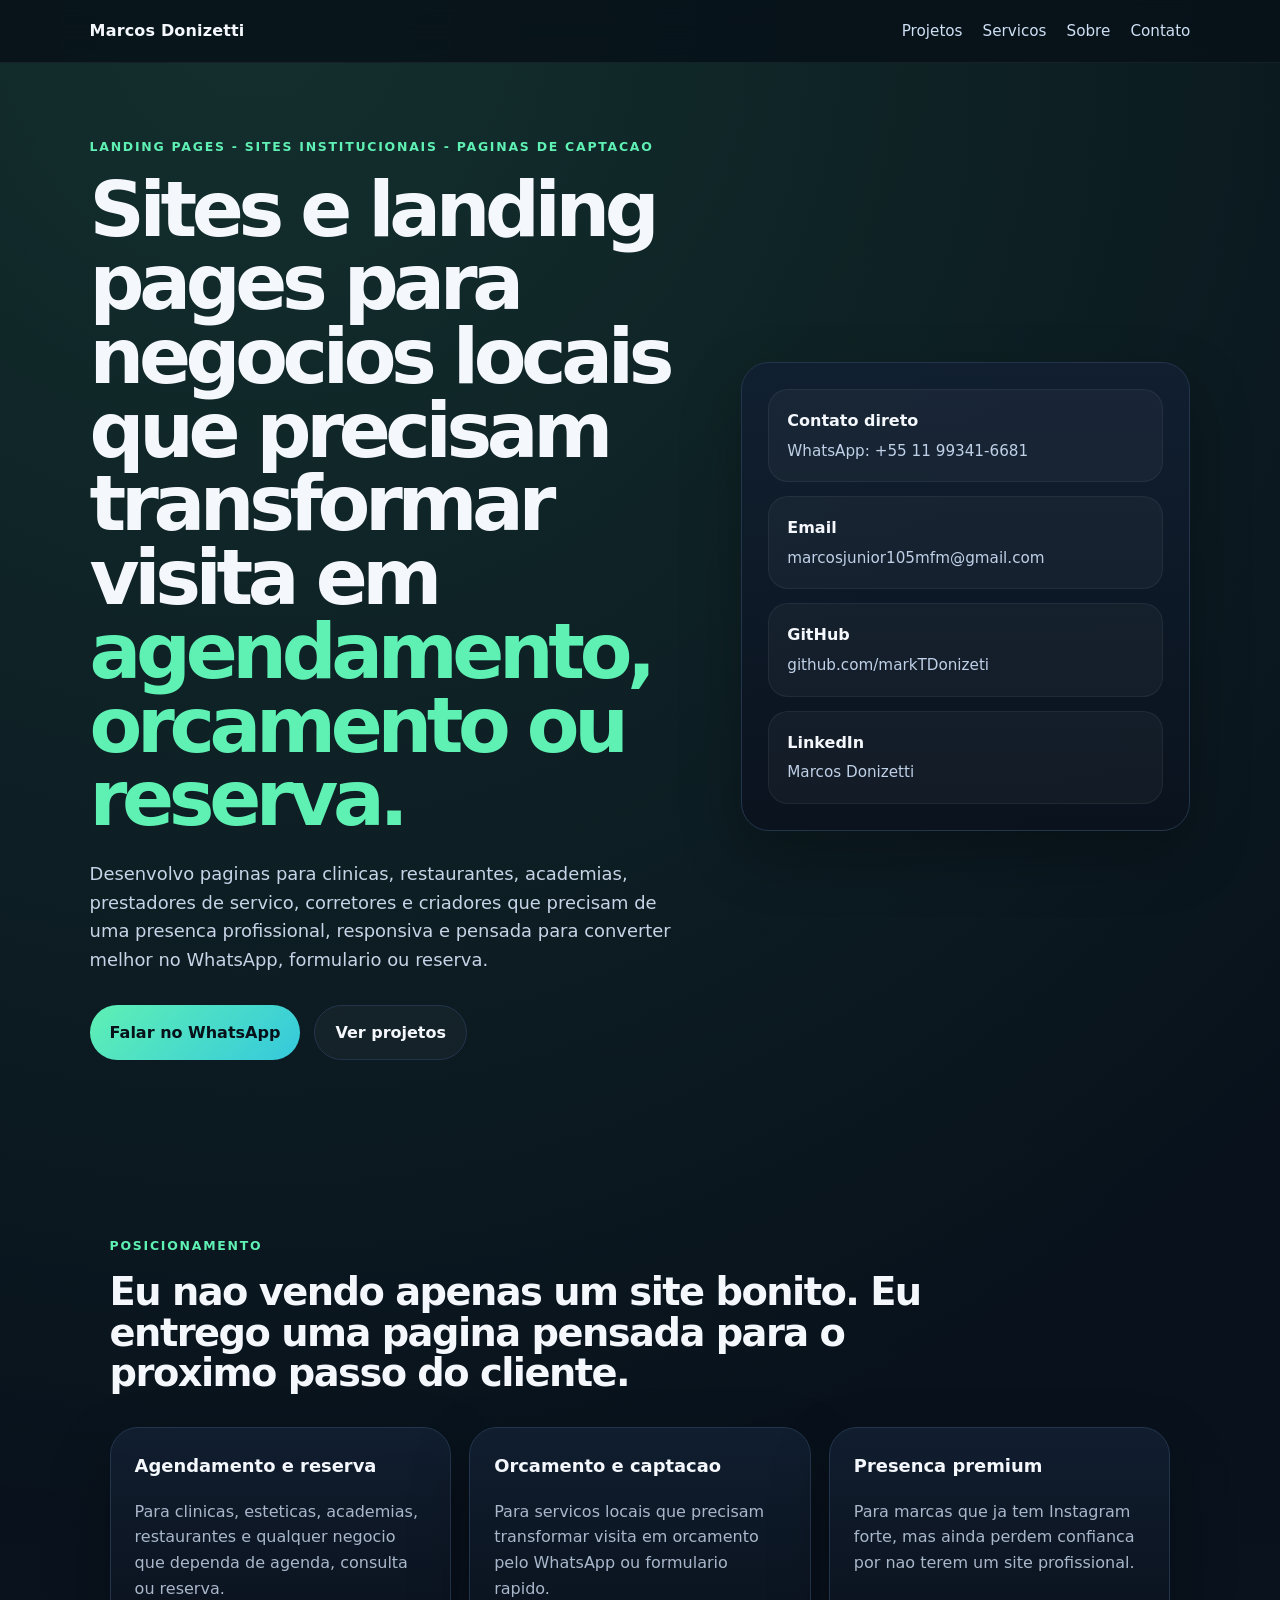
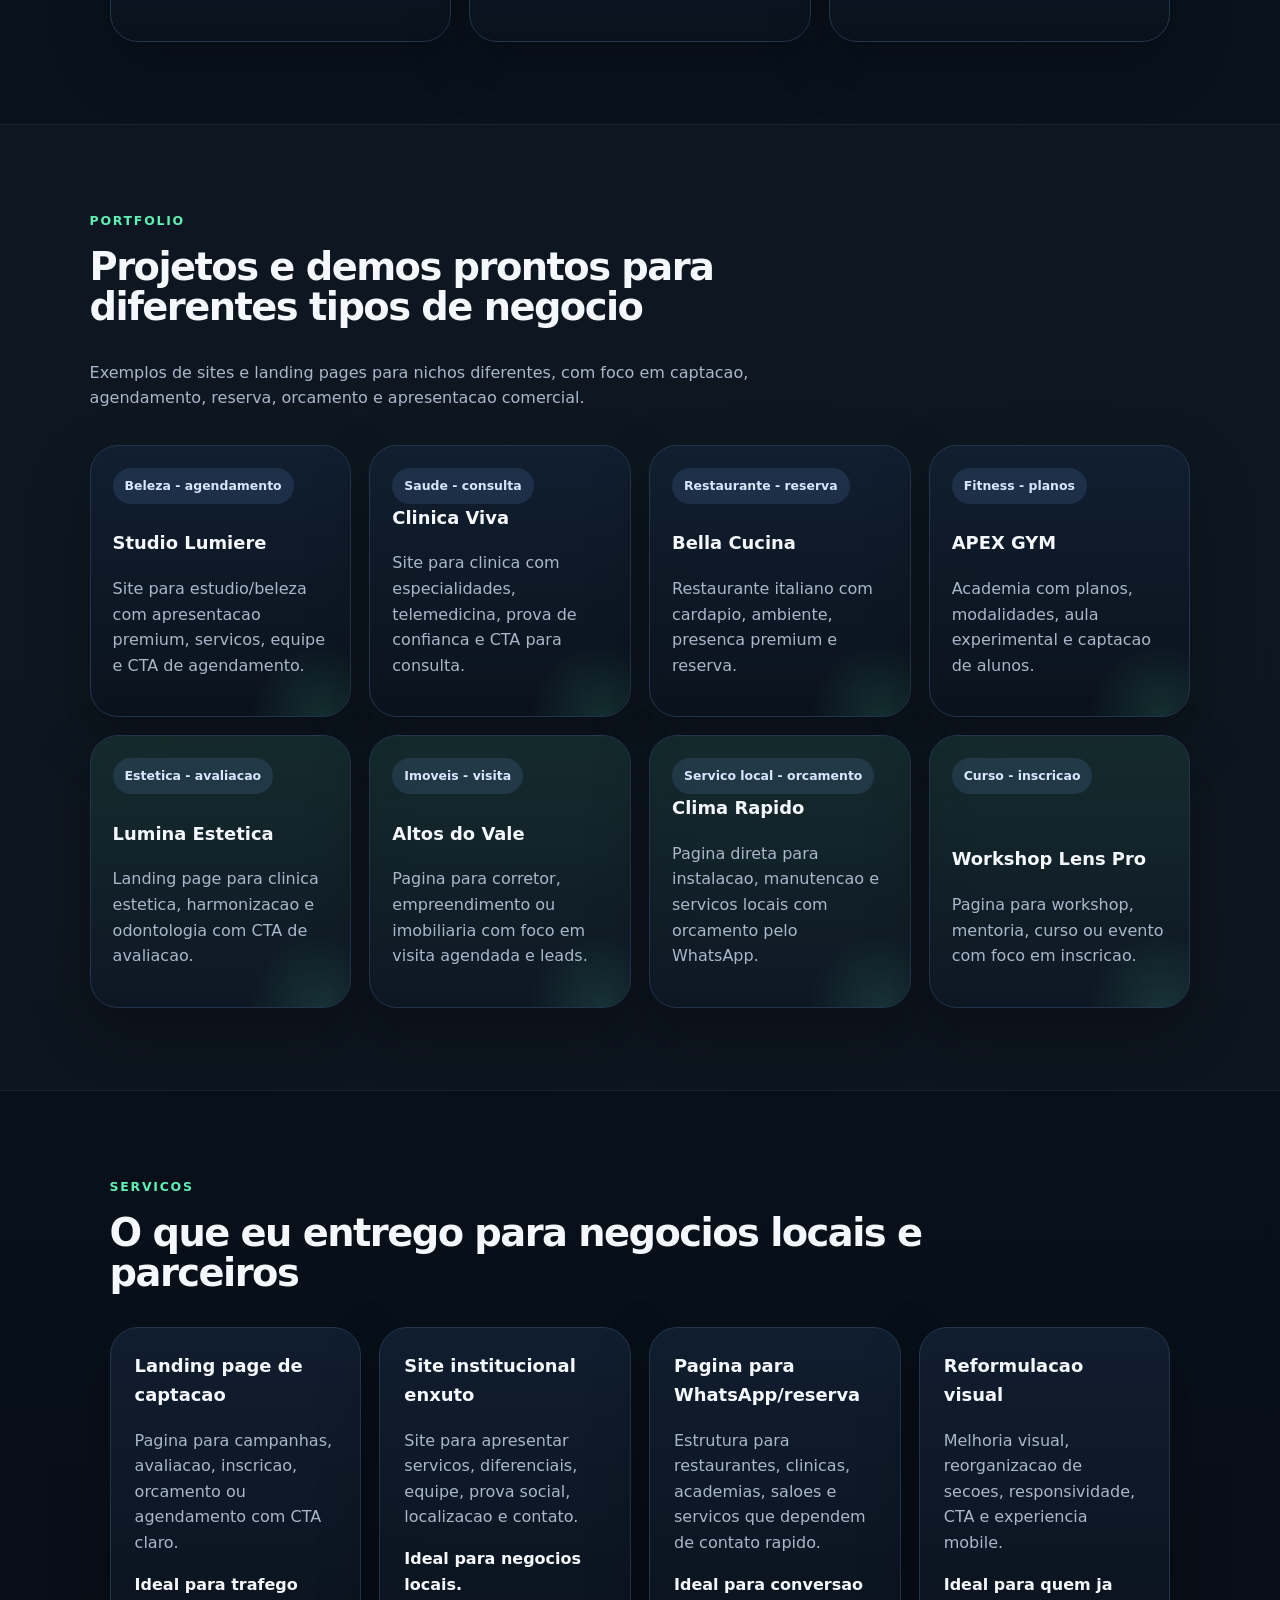
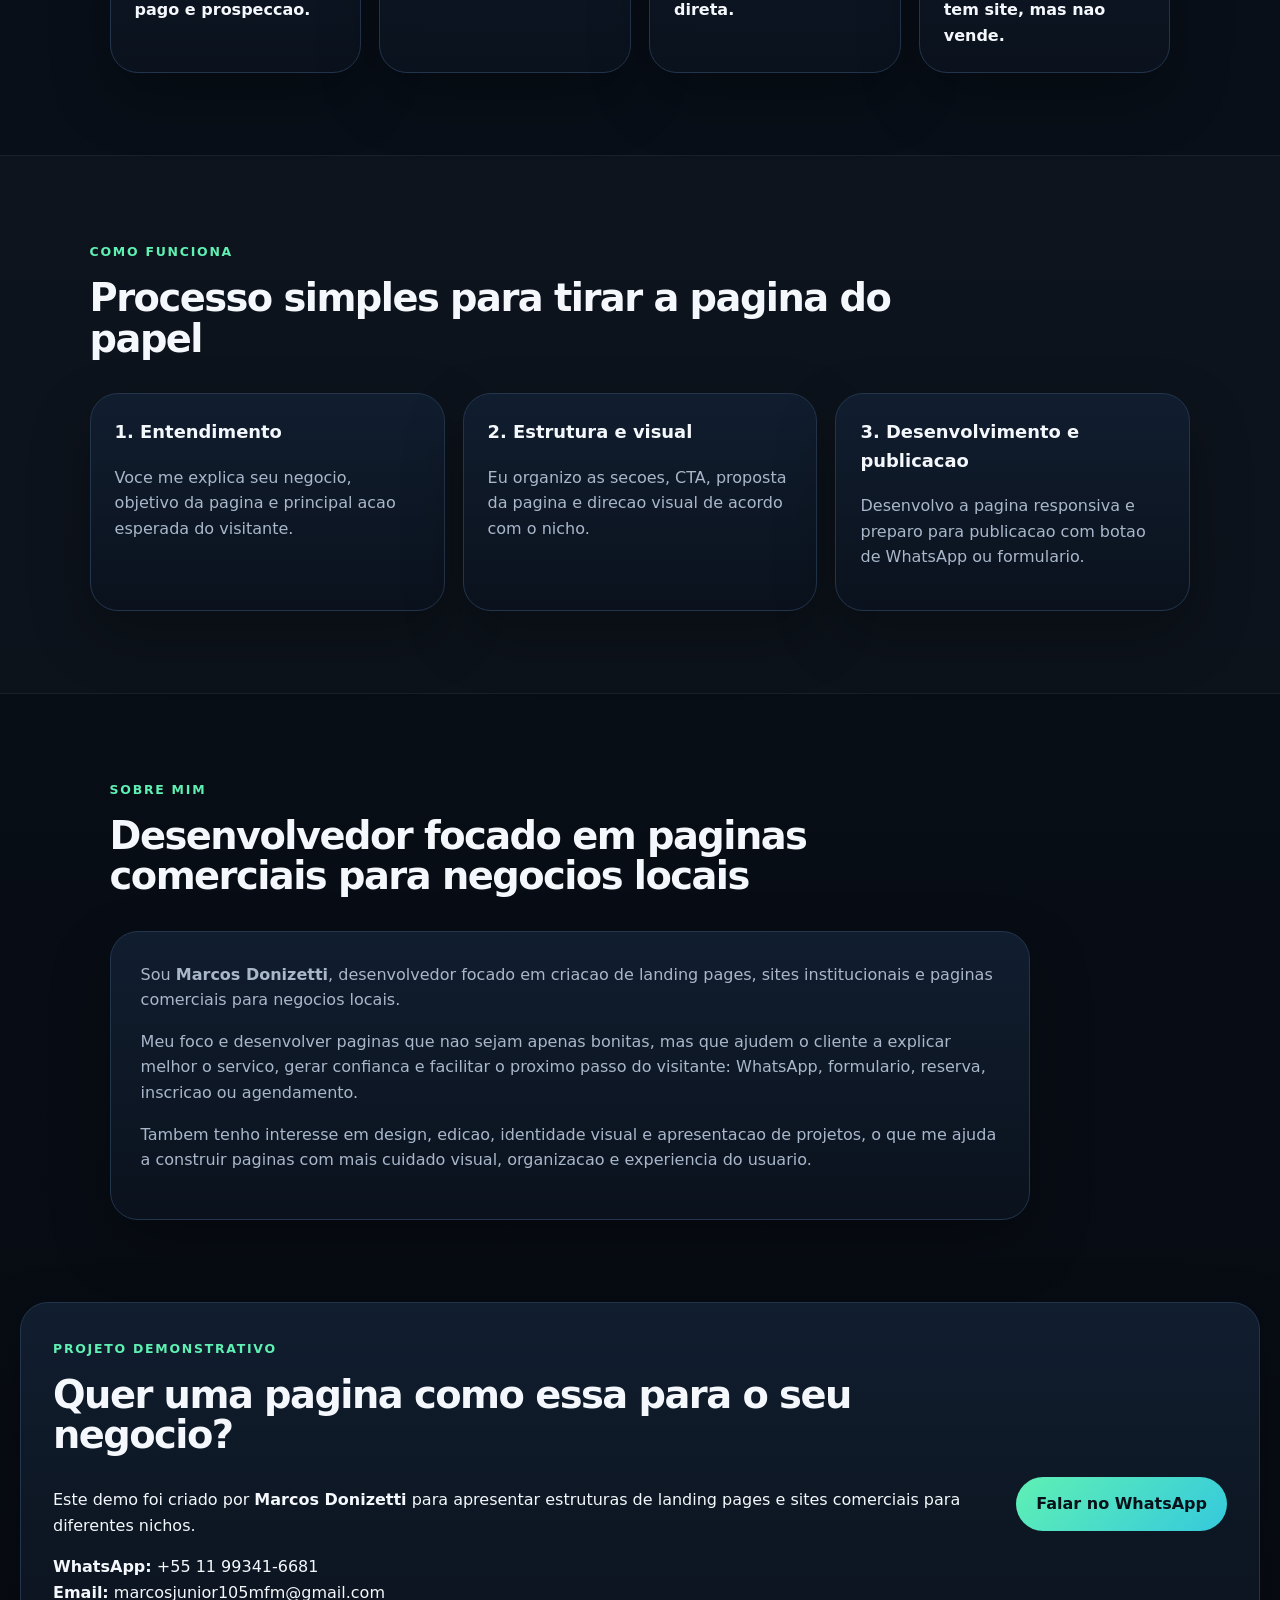
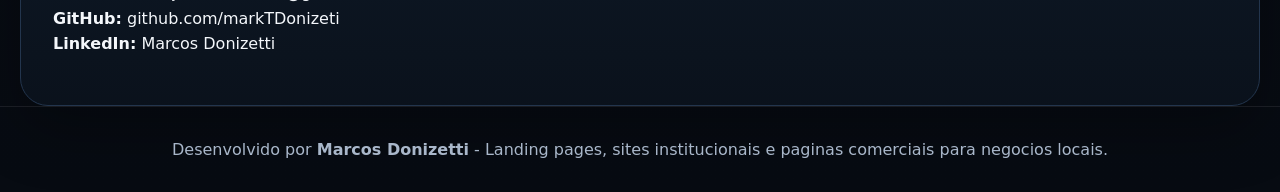
==== commit 814979d9: "Fix portfolio text encoding and improve layout" ====
--- a/war-portfolio/index.html
+++ b/war-portfolio/index.html
@@ -9,103 +9,86 @@
   <link rel="stylesheet" href="assets/styles.css">
 </head>
 <body>
-  <nav class="nav">
-    <div class="brand">Marcos Donizetti</div>
-    <div class="nav-links"><a href="#projetos">Projetos</a><a href="#servicos">Servicos</a><a href="#sobre">Sobre</a><a href="#contato">Contato</a></div>
-  </nav>
+<nav class="nav">
+  <div class="brand">Marcos Donizetti</div>
+  <div class="nav-links"><a href="#projetos">Projetos</a><a href="#servicos">Servicos</a><a href="#sobre">Sobre</a><a href="#contato">Contato</a></div>
+</nav>
 
-  <header class="hero">
-    <div class="hero-grid">
-      <div>
-        <span class="eyebrow">Landing pages &bull; sites institucionais &bull; paginas de captacao</span>
-        <h1>Sites e landing pages para negocios locais que precisam transformar visita em <span>agendamento, orcamento ou reserva.</span></h1>
-        <p class="lead">Desenvolvo paginas para clinicas, restaurantes, academias, prestadores de servico, corretores e criadores que precisam de uma presenca profissional, responsiva e pensada para converter melhor no WhatsApp, formulario ou reserva.</p>
-        <div class="cta-row">
-          <a class="btn primary" href="https://wa.me/5511993416681?text=Oi%20Marcos,%20vim%20pelo%20seu%20portfolio%20e%20quero%20falar%20sobre%20uma%20landing%20page." target="_blank" rel="noopener">Falar no WhatsApp</a>
-          <a class="btn ghost" href="#projetos">Ver projetos</a>
-        </div>
-      </div>
-      <div class="hero-card">
-        <div class="metric"><strong>Contato direto</strong><span>WhatsApp: +55 11 99341-6681</span></div>
-        <div class="metric"><strong>Email</strong><span>marcosjunior105mfm@gmail.com</span></div>
-        <div class="metric"><strong>GitHub</strong><span>github.com/markTDonizeti</span></div>
-        <div class="metric"><strong>LinkedIn</strong><span>Marcos Donizetti</span></div>
-      </div>
+<header class="hero">
+  <div class="hero-grid">
+    <div>
+      <span class="eyebrow">Landing pages - sites institucionais - paginas de captacao</span>
+      <h1>Sites e landing pages para negocios locais que precisam transformar visita em <span>agendamento, orcamento ou reserva.</span></h1>
+      <p class="lead">Desenvolvo paginas para clinicas, restaurantes, academias, prestadores de servico, corretores e criadores que precisam de uma presenca profissional, responsiva e pensada para converter melhor no WhatsApp, formulario ou reserva.</p>
+      <div class="cta-row"><a class="btn primary" href="https://wa.me/5511993416681?text=Oi%20Marcos,%20vim%20pelo%20seu%20portfolio%20e%20quero%20falar%20sobre%20uma%20landing%20page." target="_blank" rel="noopener">Falar no WhatsApp</a><a class="btn ghost" href="#projetos">Ver projetos</a></div>
     </div>
-  </header>
+    <aside class="hero-card">
+      <div class="metric"><strong>Contato direto</strong><span>WhatsApp: +55 11 99341-6681</span></div>
+      <div class="metric"><strong>Email</strong><span>marcosjunior105mfm@gmail.com</span></div>
+      <div class="metric"><strong>GitHub</strong><span>github.com/markTDonizeti</span></div>
+      <div class="metric"><strong>LinkedIn</strong><span>Marcos Donizetti</span></div>
+    </aside>
+  </div>
+</header>
 
-  <main>
-    <section class="section">
-      <div class="section-head"><span class="eyebrow">Posicionamento</span><h2>Eu nao vendo apenas um site bonito. Eu entrego uma pagina pensada para o proximo passo do cliente.</h2></div>
-      <div class="pillars">
-        <article><h3>Agendamento e reserva</h3><p>Para clinicas, esteticas, academias, restaurantes e qualquer negocio que dependa de agenda, consulta ou reserva.</p></article>
-        <article><h3>Orcamento e captacao</h3><p>Para servicos locais que precisam transformar visita em orcamento pelo WhatsApp ou formulario rapido.</p></article>
-        <article><h3>Presenca premium</h3><p>Para marcas que ja tem Instagram forte, mas ainda perdem confianca por nao terem um site profissional.</p></article>
-      </div>
-    </section>
+<main>
+<section class="section">
+  <div class="section-head"><span class="eyebrow">Posicionamento</span><h2>Eu nao vendo apenas um site bonito. Eu entrego uma pagina pensada para o proximo passo do cliente.</h2></div>
+  <div class="grid-3">
+    <article class="tile"><h3>Agendamento e reserva</h3><p>Para clinicas, esteticas, academias, restaurantes e qualquer negocio que dependa de agenda, consulta ou reserva.</p></article>
+    <article class="tile"><h3>Orcamento e captacao</h3><p>Para servicos locais que precisam transformar visita em orcamento pelo WhatsApp ou formulario rapido.</p></article>
+    <article class="tile"><h3>Presenca premium</h3><p>Para marcas que ja tem Instagram forte, mas ainda perdem confianca por nao terem um site profissional.</p></article>
+  </div>
+</section>
 
-    <section id="projetos" class="section alt">
-      <div class="section-head"><span class="eyebrow">Portfolio</span><h2>Projetos e demos prontos para diferentes tipos de negocio</h2><p>Exemplos de sites e landing pages para nichos diferentes, com foco em captacao, agendamento, reserva, orcamento e apresentacao comercial.</p></div>
-      <div class="projects-grid">
-        <a class="project-card" href="https://studio-lumiere-omega.vercel.app/" target="_blank" rel="noopener"><span class="tag">Beleza - agendamento</span><h3>Studio Lumiere</h3><p>Site para estudio/beleza com apresentacao premium, servicos, equipe e CTA de agendamento.</p></a>
-        <a class="project-card" href="https://clinica-viva-one.vercel.app/" target="_blank" rel="noopener"><span class="tag">Saude - consulta</span><h3>Clinica Viva</h3><p>Site para clinica com especialidades, telemedicina, prova de confianca e CTA para consulta.</p></a>
-        <a class="project-card" href="https://portfolio-sites-a4ku.vercel.app/" target="_blank" rel="noopener"><span class="tag">Restaurante - reserva</span><h3>Bella Cucina</h3><p>Restaurante italiano com cardapio, ambiente, presenca premium e reserva.</p></a>
-        <a class="project-card" href="https://portfolio-sites-woad.vercel.app/" target="_blank" rel="noopener"><span class="tag">Fitness - planos</span><h3>APEX GYM</h3><p>Academia com planos, modalidades, aula experimental e captacao de alunos.</p></a>
-        <a class="project-card accent" href="clinica-estetica.html"><span class="tag">Estetica - avaliacao</span><h3>Lumina Estetica</h3><p>Landing page para clinica estetica, harmonizacao e odontologia com CTA de avaliacao e WhatsApp.</p></a>
-        <a class="project-card accent" href="corretor-imoveis.html"><span class="tag">Imoveis - visita</span><h3>Altos do Vale</h3><p>Pagina para corretor, empreendimento ou imobiliaria com foco em visita agendada e leads.</p></a>
-        <a class="project-card accent" href="servico-local.html"><span class="tag">Servico local - orcamento</span><h3>Clima Rapido</h3><p>Pagina direta para instalacao, manutencao e servicos locais com orcamento pelo WhatsApp.</p></a>
-        <a class="project-card accent" href="infoproduto.html"><span class="tag">Curso - inscricao</span><h3>Workshop Lens Pro</h3><p>Pagina para workshop, mentoria, curso ou evento com foco em inscricao.</p></a>
-      </div>
-    </section>
+<section id="projetos" class="section alt">
+  <div class="section-head"><span class="eyebrow">Portfolio</span><h2>Projetos e demos prontos para diferentes tipos de negocio</h2><p>Exemplos de sites e landing pages para nichos diferentes, com foco em captacao, agendamento, reserva, orcamento e apresentacao comercial.</p></div>
+  <div class="grid-4">
+    <a class="project-card" href="https://studio-lumiere-omega.vercel.app/" target="_blank" rel="noopener"><span class="tag">Beleza - agendamento</span><h3>Studio Lumiere</h3><p>Site para estudio/beleza com apresentacao premium, servicos, equipe e CTA de agendamento.</p></a>
+    <a class="project-card" href="https://clinica-viva-one.vercel.app/" target="_blank" rel="noopener"><span class="tag">Saude - consulta</span><h3>Clinica Viva</h3><p>Site para clinica com especialidades, telemedicina, prova de confianca e CTA para consulta.</p></a>
+    <a class="project-card" href="https://portfolio-sites-a4ku.vercel.app/" target="_blank" rel="noopener"><span class="tag">Restaurante - reserva</span><h3>Bella Cucina</h3><p>Restaurante italiano com cardapio, ambiente, presenca premium e reserva.</p></a>
+    <a class="project-card" href="https://portfolio-sites-woad.vercel.app/" target="_blank" rel="noopener"><span class="tag">Fitness - planos</span><h3>APEX GYM</h3><p>Academia com planos, modalidades, aula experimental e captacao de alunos.</p></a>
+    <a class="project-card accent" href="clinica-estetica.html"><span class="tag">Estetica - avaliacao</span><h3>Lumina Estetica</h3><p>Landing page para clinica estetica, harmonizacao e odontologia com CTA de avaliacao.</p></a>
+    <a class="project-card accent" href="corretor-imoveis.html"><span class="tag">Imoveis - visita</span><h3>Altos do Vale</h3><p>Pagina para corretor, empreendimento ou imobiliaria com foco em visita agendada e leads.</p></a>
+    <a class="project-card accent" href="servico-local.html"><span class="tag">Servico local - orcamento</span><h3>Clima Rapido</h3><p>Pagina direta para instalacao, manutencao e servicos locais com orcamento pelo WhatsApp.</p></a>
+    <a class="project-card accent" href="infoproduto.html"><span class="tag">Curso - inscricao</span><h3>Workshop Lens Pro</h3><p>Pagina para workshop, mentoria, curso ou evento com foco em inscricao.</p></a>
+  </div>
+</section>
 
-    <section id="servicos" class="section">
-      <div class="section-head"><span class="eyebrow">Servicos</span><h2>O que eu entrego para negocios locais e parceiros</h2></div>
-      <div class="services-grid">
-        <article><h3>Landing page de captacao</h3><p>Pagina para campanhas, avaliacao, inscricao, orcamento ou agendamento com CTA claro e foco em conversao.</p><strong>Ideal para trafego pago e prospeccao.</strong></article>
-        <article><h3>Site institucional enxuto</h3><p>Site para apresentar servicos, diferenciais, equipe, prova social, localizacao e formas de contato.</p><strong>Ideal para negocios locais.</strong></article>
-        <article><h3>Pagina para WhatsApp/reserva</h3><p>Estrutura para restaurantes, clinicas, academias, saloes e servicos que dependem de contato rapido.</p><strong>Ideal para conversao direta.</strong></article>
-        <article><h3>Reformulacao visual</h3><p>Melhoria visual, reorganizacao de secoes, responsividade, CTA e experiencia mobile.</p><strong>Ideal para quem ja tem site, mas nao vende.</strong></article>
-      </div>
-    </section>
+<section id="servicos" class="section">
+  <div class="section-head"><span class="eyebrow">Servicos</span><h2>O que eu entrego para negocios locais e parceiros</h2></div>
+  <div class="grid-4">
+    <article class="tile"><h3>Landing page de captacao</h3><p>Pagina para campanhas, avaliacao, inscricao, orcamento ou agendamento com CTA claro.</p><strong>Ideal para trafego pago e prospeccao.</strong></article>
+    <article class="tile"><h3>Site institucional enxuto</h3><p>Site para apresentar servicos, diferenciais, equipe, prova social, localizacao e contato.</p><strong>Ideal para negocios locais.</strong></article>
+    <article class="tile"><h3>Pagina para WhatsApp/reserva</h3><p>Estrutura para restaurantes, clinicas, academias, saloes e servicos que dependem de contato rapido.</p><strong>Ideal para conversao direta.</strong></article>
+    <article class="tile"><h3>Reformulacao visual</h3><p>Melhoria visual, reorganizacao de secoes, responsividade, CTA e experiencia mobile.</p><strong>Ideal para quem ja tem site, mas nao vende.</strong></article>
+  </div>
+</section>
 
-    <section class="section alt">
-      <div class="section-head"><span class="eyebrow">Como funciona</span><h2>Processo simples para tirar a pagina do papel</h2></div>
-      <div class="pillars">
-        <article><h3>1. Entendimento</h3><p>Voce me explica seu negocio, objetivo da pagina e principal acao esperada do visitante.</p></article>
-        <article><h3>2. Estrutura e visual</h3><p>Eu organizo as secoes, CTA, proposta da pagina e direcao visual de acordo com o nicho.</p></article>
-        <article><h3>3. Desenvolvimento e publicacao</h3><p>Desenvolvo a pagina responsiva e preparo para publicacao com botao de WhatsApp/formulario.</p></article>
-      </div>
-    </section>
+<section class="section alt">
+  <div class="section-head"><span class="eyebrow">Como funciona</span><h2>Processo simples para tirar a pagina do papel</h2></div>
+  <div class="grid-3">
+    <article class="tile"><h3>1. Entendimento</h3><p>Voce me explica seu negocio, objetivo da pagina e principal acao esperada do visitante.</p></article>
+    <article class="tile"><h3>2. Estrutura e visual</h3><p>Eu organizo as secoes, CTA, proposta da pagina e direcao visual de acordo com o nicho.</p></article>
+    <article class="tile"><h3>3. Desenvolvimento e publicacao</h3><p>Desenvolvo a pagina responsiva e preparo para publicacao com botao de WhatsApp ou formulario.</p></article>
+  </div>
+</section>
 
-    <section id="sobre" class="section">
-      <div class="section-head"><span class="eyebrow">Sobre mim</span><h2>Desenvolvedor focado em paginas comerciais para negocios locais</h2></div>
-      <article class="wide-card"><p>Sou <strong>Marcos Donizetti</strong>, desenvolvedor focado em criacao de landing pages, sites institucionais e paginas comerciais para negocios locais.</p><p>Meu foco e desenvolver paginas que nao sejam apenas bonitas, mas que ajudem o cliente a explicar melhor o servico, gerar confianca e facilitar o proximo passo do visitante: WhatsApp, formulario, reserva, inscricao ou agendamento.</p><p>Tambem tenho interesse em design, edicao, identidade visual e apresentacao de projetos, o que me ajuda a construir paginas com mais cuidado visual, organizacao e experiencia do usuario.</p></article>
-    </section>
+<section id="sobre" class="section">
+  <div class="section-head"><span class="eyebrow">Sobre mim</span><h2>Desenvolvedor focado em paginas comerciais para negocios locais</h2></div>
+  <article class="wide-card"><p>Sou <strong>Marcos Donizetti</strong>, desenvolvedor focado em criacao de landing pages, sites institucionais e paginas comerciais para negocios locais.</p><p>Meu foco e desenvolver paginas que nao sejam apenas bonitas, mas que ajudem o cliente a explicar melhor o servico, gerar confianca e facilitar o proximo passo do visitante: WhatsApp, formulario, reserva, inscricao ou agendamento.</p><p>Tambem tenho interesse em design, edicao, identidade visual e apresentacao de projetos, o que me ajuda a construir paginas com mais cuidado visual, organizacao e experiencia do usuario.</p></article>
+</section>
 
-    <section class="section alt">
-      <div class="section-head"><span class="eyebrow">Nichos</span><h2>Nichos com os quais eu mais consigo ajudar</h2></div>
-      <div class="niches">
-        <article><h3>Clinicas e estetica</h3><p>Avaliacao, apresentacao de procedimentos, prova social e agendamento.</p></article>
-        <article><h3>Restaurantes e cafeterias</h3><p>Reservas, cardapio, apresentacao do ambiente e datas especiais.</p></article>
-        <article><h3>Academias e studios</h3><p>Planos, modalidades, aula experimental e captacao de alunos.</p></article>
-        <article><h3>Servicos locais</h3><p>Orcamento por WhatsApp, regioes atendidas, confianca e prova social.</p></article>
-        <article><h3>Corretores e arquitetura</h3><p>Visita agendada, galeria, diferenciais do imovel e CTA comercial.</p></article>
-        <article><h3>Workshops e mentorias</h3><p>Inscricao, cronograma, modulos, bonus e urgencia.</p></article>
-      </div>
-    </section>
-
-    <section id="contato" class="section contact">
-      <div>
-        <span class="eyebrow">Contato</span>
-        <h2>Vamos conversar sobre o seu projeto?</h2>
-        <p>Se voce quer uma landing page, um site institucional ou uma pagina para captacao, agendamento, orcamento ou reserva, me chama no WhatsApp.</p>
-        <p><strong>WhatsApp:</strong> +55 11 99341-6681<br><strong>Email:</strong> marcosjunior105mfm@gmail.com<br><strong>GitHub:</strong> <a href="https://github.com/markTDonizeti" target="_blank" rel="noopener">github.com/markTDonizeti</a><br><strong>LinkedIn:</strong> <a href="https://www.linkedin.com/in/marcos-donizetti-48435938b/" target="_blank" rel="noopener">Marcos Donizetti</a></p>
-        <p class="small">Tambem atuo em parceria white-label com social medias, gestores de trafego, designers e agencias que precisam de alguem para desenvolver a parte web dos projetos.</p>
-      </div>
-      <a class="btn primary" href="https://wa.me/5511993416681?text=Oi%20Marcos,%20vim%20pelo%20seu%20portfolio%20e%20quero%20falar%20sobre%20uma%20landing%20page." target="_blank" rel="noopener">Falar no WhatsApp</a>
-    </section>
-  </main>
-  <footer class="footer">Desenvolvido por <strong>Marcos Donizetti</strong> - Landing pages, sites institucionais e paginas comerciais para negocios locais.</footer>
-  <a class="floating-whatsapp" href="https://wa.me/5511993416681?text=Oi%20Marcos,%20vim%20pelo%20seu%20portfolio%20e%20quero%20falar%20sobre%20uma%20landing%20page." target="_blank" rel="noopener">WhatsApp</a>
+<section class="section contact-box" id="contato">
+  <div>
+    <span class="eyebrow">Projeto demonstrativo</span>
+    <h2>Quer uma pagina como essa para o seu negocio?</h2>
+    <p>Este demo foi criado por <strong>Marcos Donizetti</strong> para apresentar estruturas de landing pages e sites comerciais para diferentes nichos.</p>
+    <p><strong>WhatsApp:</strong> +55 11 99341-6681<br><strong>Email:</strong> marcosjunior105mfm@gmail.com<br><strong>GitHub:</strong> <a href="https://github.com/markTDonizeti" target="_blank" rel="noopener">github.com/markTDonizeti</a><br><strong>LinkedIn:</strong> <a href="https://www.linkedin.com/in/marcos-donizetti-48435938b/" target="_blank" rel="noopener">Marcos Donizetti</a></p>
+  </div>
+  <a class="btn primary" href="https://wa.me/5511993416681?text=Oi%20Marcos,%20vim%20pelo%20seu%20portfolio%20e%20quero%20falar%20sobre%20uma%20landing%20page." target="_blank" rel="noopener">Falar no WhatsApp</a>
+</section>
+<footer class="footer">Desenvolvido por <strong>Marcos Donizetti</strong> - Landing pages, sites institucionais e paginas comerciais para negocios locais.</footer>
+</main>
 </body>
 </html>
--- a/war-portfolio/assets/styles.css
+++ b/war-portfolio/assets/styles.css
@@ -1,7 +1,58 @@
 :root{
-  --bg:#071018;--bg2:#0b1722;--panel:#111c29;--panel2:#0e1621;--text:#f3f7fb;--muted:#aebcd0;
-  --line:#25364a;--brand:#64f4bd;--brand2:#78a8ff;--accent:#ffbf73;--shadow:0 24px 70px rgba(0,0,0,.28)
+  --bg:#071018;--panel:#0d1724;--panel2:#111f31;--text:#f4f7fb;--muted:#a9b7ca;
+  --line:#23354d;--brand:#5ff0b4;--brand2:#7aa8ff;--accent:#ffbc6b;
 }
-*{box-sizing:border-box}html{scroll-behavior:smooth}body{margin:0;font-family:Inter,Segoe UI,system-ui,-apple-system,sans-serif;background:radial-gradient(circle at 85% 10%,rgba(100,244,189,.14),transparent 28%),radial-gradient(circle at 10% 5%,rgba(120,168,255,.12),transparent 24%),linear-gradient(180deg,var(--bg),var(--bg2));color:var(--text);line-height:1.55}a{color:inherit;text-decoration:none}.nav{position:sticky;top:0;z-index:10;backdrop-filter:blur(18px);background:rgba(7,16,24,.72);border-bottom:1px solid rgba(255,255,255,.06);display:flex;justify-content:space-between;align-items:center;padding:18px 7vw}.brand{font-weight:900;letter-spacing:.02em}.nav-links{display:flex;gap:20px;color:#dce8f8;font-size:.95rem}.hero{padding:72px 7vw 88px}.hero-grid{display:grid;grid-template-columns:minmax(0,1.2fr) minmax(320px,.8fr);gap:42px;align-items:center;max-width:1220px;margin:0 auto}.eyebrow{display:inline-block;font-size:.78rem;text-transform:uppercase;letter-spacing:.16em;color:var(--brand);font-weight:800;margin-bottom:14px}h1,h2,h3{margin:0 0 14px}h1{font-size:clamp(2.7rem,5vw,5.7rem);line-height:.96;letter-spacing:-.07em;max-width:760px;text-wrap:balance}h1 span,.highlight{color:var(--brand)}h2{font-size:clamp(1.7rem,3vw,3rem);letter-spacing:-.04em;line-height:1.05;max-width:780px}h3{font-size:1.16rem}.lead{font-size:1.12rem;color:var(--muted);max-width:68ch}.cta-row{display:flex;gap:14px;margin-top:30px;flex-wrap:wrap}.btn{display:inline-flex;align-items:center;justify-content:center;gap:8px;padding:14px 22px;border-radius:16px;font-weight:850;border:1px solid var(--line);transition:.2s transform,.2s border-color,.2s background}.btn:hover{transform:translateY(-2px);border-color:var(--brand)}.btn.primary{background:linear-gradient(135deg,var(--brand),#3bd4e7);color:#061017;border:none}.btn.ghost{background:rgba(255,255,255,.035)}.hero-card,.project-card,.pillars article,.services-grid article,.niches article,.wide-card,.contact,.mockup,.feature-grid article,.faq-grid article,.footer{background:linear-gradient(180deg,rgba(19,31,45,.92),rgba(13,22,32,.92));border:1px solid var(--line);border-radius:26px;box-shadow:var(--shadow)}.hero-card{padding:26px;display:grid;gap:14px}.metric{padding:18px;border-radius:18px;background:rgba(255,255,255,.035);border:1px solid rgba(255,255,255,.07)}.metric strong{display:block;font-size:1.05rem}.metric span{display:block;color:var(--muted);margin-top:5px}.section{padding:78px 7vw;max-width:1260px;margin:0 auto}.alt{max-width:none;background:rgba(255,255,255,.025);border-top:1px solid rgba(255,255,255,.055);border-bottom:1px solid rgba(255,255,255,.055)}.section-head{margin-bottom:30px}.section-head p,.project-card p,.pillars p,.services-grid p,.niches p,.wide-card p,.contact p{color:var(--muted)}.pillars,.services-grid,.niches{display:grid;grid-template-columns:repeat(3,minmax(0,1fr));gap:18px}.pillars article,.services-grid article,.niches article,.wide-card{padding:26px}.projects-grid{display:grid;grid-template-columns:repeat(4,minmax(0,1fr));gap:18px}.project-card{position:relative;overflow:hidden;padding:24px;min-height:245px;display:flex;flex-direction:column;justify-content:flex-end;transition:.22s transform,.22s border-color}.project-card:before{content:"";position:absolute;inset:0;background:radial-gradient(circle at top right,rgba(100,244,189,.16),transparent 35%);opacity:.65}.project-card>*{position:relative}.project-card:hover{transform:translateY(-6px);border-color:var(--brand)}.project-card.accent{background:linear-gradient(180deg,rgba(100,244,189,.08),rgba(17,28,41,.95))}.tag{display:inline-block;width:max-content;padding:8px 12px;border-radius:999px;background:rgba(120,168,255,.15);color:#dbe7ff;font-size:.78rem;font-weight:850;margin-bottom:auto}.contact{display:flex;justify-content:space-between;align-items:center;gap:26px;padding:34px}.small{font-size:.95rem}.footer{max-width:1260px;margin:0 auto 28px;padding:22px;text-align:center;color:var(--muted)}.demo-hero{padding:70px 7vw 50px;max-width:1240px;margin:0 auto;display:grid;grid-template-columns:1.1fr .9fr;gap:30px;align-items:center}.mockup{padding:24px}.mockup .screen{border-radius:20px;border:1px solid rgba(255,255,255,.08);padding:18px;background:rgba(255,255,255,.03)}.mockup .screen div{padding:15px 0;border-bottom:1px solid rgba(255,255,255,.07)}.stats{display:grid;grid-template-columns:repeat(3,1fr);gap:14px;margin-top:24px}.stat{padding:18px;border-radius:18px;background:rgba(255,255,255,.035);border:1px solid rgba(255,255,255,.07)}.feature-grid,.faq-grid{display:grid;grid-template-columns:repeat(2,1fr);gap:18px}.feature-grid article,.faq-grid article{padding:24px}.back{display:inline-flex;margin:26px 7vw 0;color:var(--muted)}ul.clean{padding-left:18px;color:var(--muted)}.demo-contact{margin-top:24px}.floating-whatsapp{position:fixed;right:20px;bottom:20px;z-index:20;border-radius:999px;padding:14px 18px;background:linear-gradient(135deg,var(--brand),#3bd4e7);color:#061017;font-weight:900;box-shadow:var(--shadow)}
-@media(max-width:980px){.hero-grid,.demo-hero,.projects-grid,.pillars,.services-grid,.niches,.feature-grid,.faq-grid{grid-template-columns:1fr 1fr}.contact{flex-direction:column;align-items:flex-start}h1{font-size:clamp(2.4rem,8vw,4rem)}}
-@media(max-width:680px){.nav{position:static;flex-direction:column;gap:12px;align-items:flex-start}.nav-links{flex-wrap:wrap}.hero{padding-top:44px}.hero-grid,.demo-hero,.projects-grid,.pillars,.services-grid,.niches,.feature-grid,.faq-grid{grid-template-columns:1fr}.stats{grid-template-columns:1fr}.contact{padding:24px}h1{letter-spacing:-.04em}}+*{box-sizing:border-box}
+html{scroll-behavior:smooth}
+body{margin:0;font-family:Inter,Segoe UI,system-ui,Arial,sans-serif;background:radial-gradient(circle at 20% 0,rgba(95,240,180,.14),transparent 30%),linear-gradient(180deg,#071018,#09121d 35%,#070b12);color:var(--text);line-height:1.6}
+a{color:inherit;text-decoration:none}
+.nav{position:sticky;top:0;z-index:20;display:flex;justify-content:space-between;align-items:center;padding:18px 7vw;background:rgba(7,16,24,.82);backdrop-filter:blur(16px);border-bottom:1px solid rgba(255,255,255,.06)}
+.brand{font-weight:900;letter-spacing:.01em}
+.nav-links{display:flex;gap:20px;color:#cfe0f5;font-size:.95rem}
+.hero{padding:70px 7vw 90px}
+.hero-grid{display:grid;grid-template-columns:minmax(0,1.15fr) minmax(320px,.85fr);gap:44px;align-items:center;max-width:1200px;margin:0 auto}
+.eyebrow{display:inline-flex;gap:8px;align-items:center;color:var(--brand);font-weight:800;font-size:.78rem;text-transform:uppercase;letter-spacing:.14em;margin-bottom:16px}
+h1,h2,h3,p{margin-top:0}
+h1{font-size:clamp(2.6rem,6vw,5.6rem);line-height:.96;letter-spacing:-.07em;margin-bottom:24px;max-width:780px}
+h1 span,.highlight{color:var(--brand)}
+h2{font-size:clamp(1.8rem,3vw,3rem);line-height:1.05;letter-spacing:-.04em;max-width:820px}
+h3{font-size:1.12rem}
+.lead{font-size:1.12rem;color:#c7d4e7;max-width:720px}
+.cta-row{display:flex;gap:14px;flex-wrap:wrap;margin-top:30px}
+.btn{display:inline-flex;justify-content:center;align-items:center;padding:14px 20px;border-radius:999px;font-weight:850;border:1px solid var(--line);transition:.2s transform,.2s border-color,.2s background}
+.btn:hover{transform:translateY(-2px);border-color:var(--brand)}
+.btn.primary{background:linear-gradient(135deg,var(--brand),#35c9dd);color:#061119;border:none}
+.btn.ghost{background:rgba(255,255,255,.03)}
+.hero-card,.project-card,.tile,.wide-card,.contact-box,.demo-panel{background:linear-gradient(180deg,rgba(17,31,49,.92),rgba(10,18,29,.92));border:1px solid var(--line);border-radius:28px;box-shadow:0 24px 60px rgba(0,0,0,.28)}
+.hero-card{padding:26px;display:grid;gap:14px}
+.metric{padding:18px;border-radius:20px;background:rgba(255,255,255,.035);border:1px solid rgba(255,255,255,.06)}
+.metric strong{display:block;margin-bottom:4px}
+.metric span{color:#bfd0e7;font-size:.95rem}
+.section{padding:82px 7vw;max-width:1240px;margin:0 auto}
+.alt{max-width:none;background:rgba(255,255,255,.018);border-top:1px solid rgba(255,255,255,.055);border-bottom:1px solid rgba(255,255,255,.055)}
+.section-head{margin-bottom:34px}
+.section-head p{color:var(--muted);max-width:760px}
+.grid-3{display:grid;grid-template-columns:repeat(3,1fr);gap:18px}
+.grid-4{display:grid;grid-template-columns:repeat(4,1fr);gap:18px}
+.tile{padding:24px}
+.tile p,.project-card p,.wide-card p,.demo-panel p,li{color:var(--muted)}
+.project-card{min-height:230px;padding:22px;display:flex;flex-direction:column;justify-content:flex-end;position:relative;overflow:hidden}
+.project-card:before{content:"";position:absolute;inset:auto -20% -30% auto;width:160px;height:160px;background:radial-gradient(circle,var(--brand),transparent 65%);opacity:.13}
+.project-card:hover{border-color:var(--brand);transform:translateY(-4px)}
+.tag{display:inline-block;width:max-content;margin-bottom:auto;padding:8px 12px;border-radius:999px;background:rgba(122,168,255,.13);color:#d9e6ff;font-size:.78rem;font-weight:850}
+.accent{background:linear-gradient(180deg,rgba(95,240,180,.10),rgba(13,23,36,.96))}
+.wide-card{padding:30px;max-width:920px}
+.contact-box{padding:32px;display:grid;grid-template-columns:minmax(0,1fr) auto;gap:24px;align-items:center}
+.footer{padding:30px 7vw;border-top:1px solid rgba(255,255,255,.08);color:var(--muted);text-align:center}
+.small{font-size:.92rem;color:var(--muted)}
+.demo-hero{padding:44px 7vw 70px;max-width:1240px;margin:0 auto;display:grid;grid-template-columns:minmax(0,1.05fr) minmax(320px,.95fr);gap:34px;align-items:center}
+.back{display:inline-flex;margin:24px 7vw 0;color:#cfe0f5}
+.demo-panel{padding:26px}
+.screen{display:grid;gap:14px}
+.screen div{padding:18px;border-radius:18px;background:rgba(255,255,255,.035);border:1px solid rgba(255,255,255,.07)}
+.stats{display:grid;grid-template-columns:repeat(3,1fr);gap:14px;margin-top:24px}
+.stat{padding:16px;border-radius:18px;background:rgba(255,255,255,.035);border:1px solid rgba(255,255,255,.06)}
+.clean{padding-left:18px}
+.final-cta{margin-top:30px}
+@media(max-width:1000px){.hero-grid,.demo-hero,.grid-4{grid-template-columns:1fr 1fr}.grid-3{grid-template-columns:1fr 1fr}.contact-box{grid-template-columns:1fr}}
+@media(max-width:680px){.nav{align-items:flex-start;gap:12px;flex-direction:column}.nav-links{flex-wrap:wrap}.hero,.section{padding-left:22px;padding-right:22px}.hero-grid,.demo-hero,.grid-4,.grid-3,.stats{grid-template-columns:1fr}h1{font-size:3rem}.hero-card{padding:18px}}
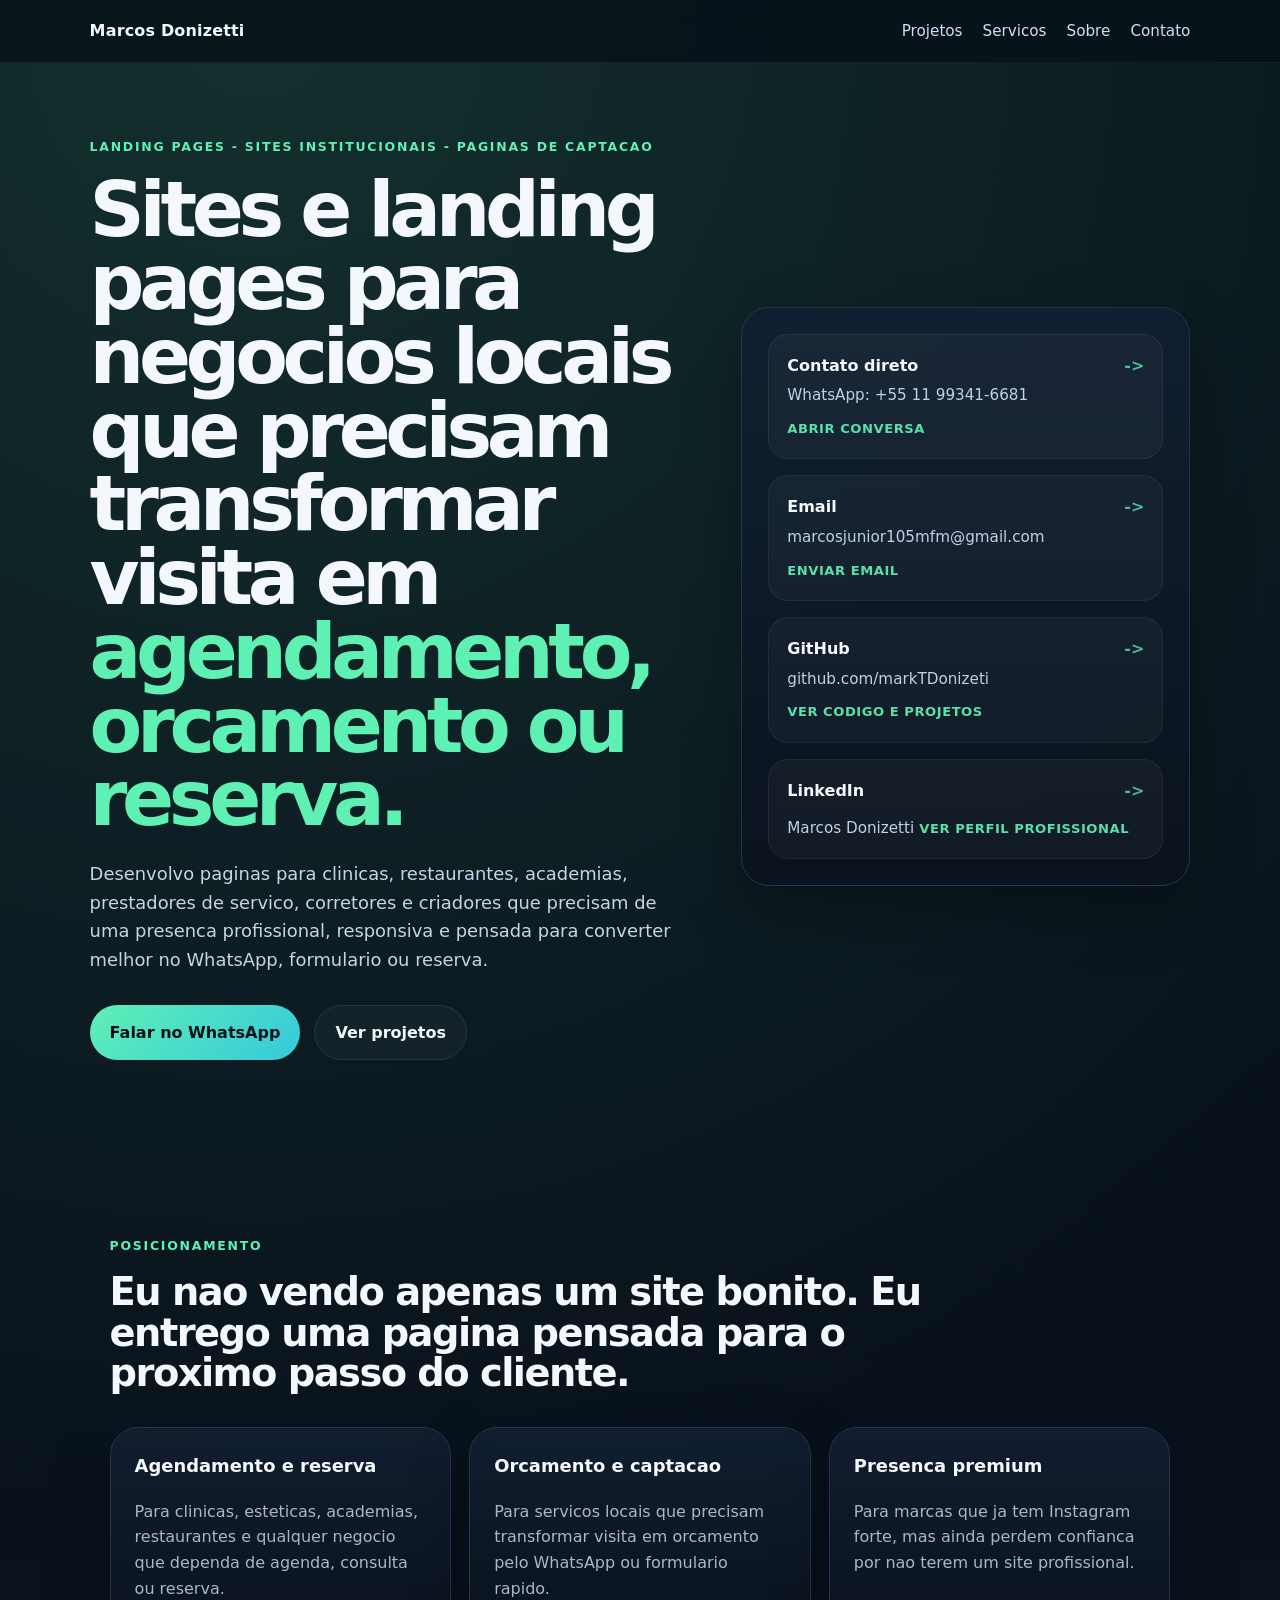
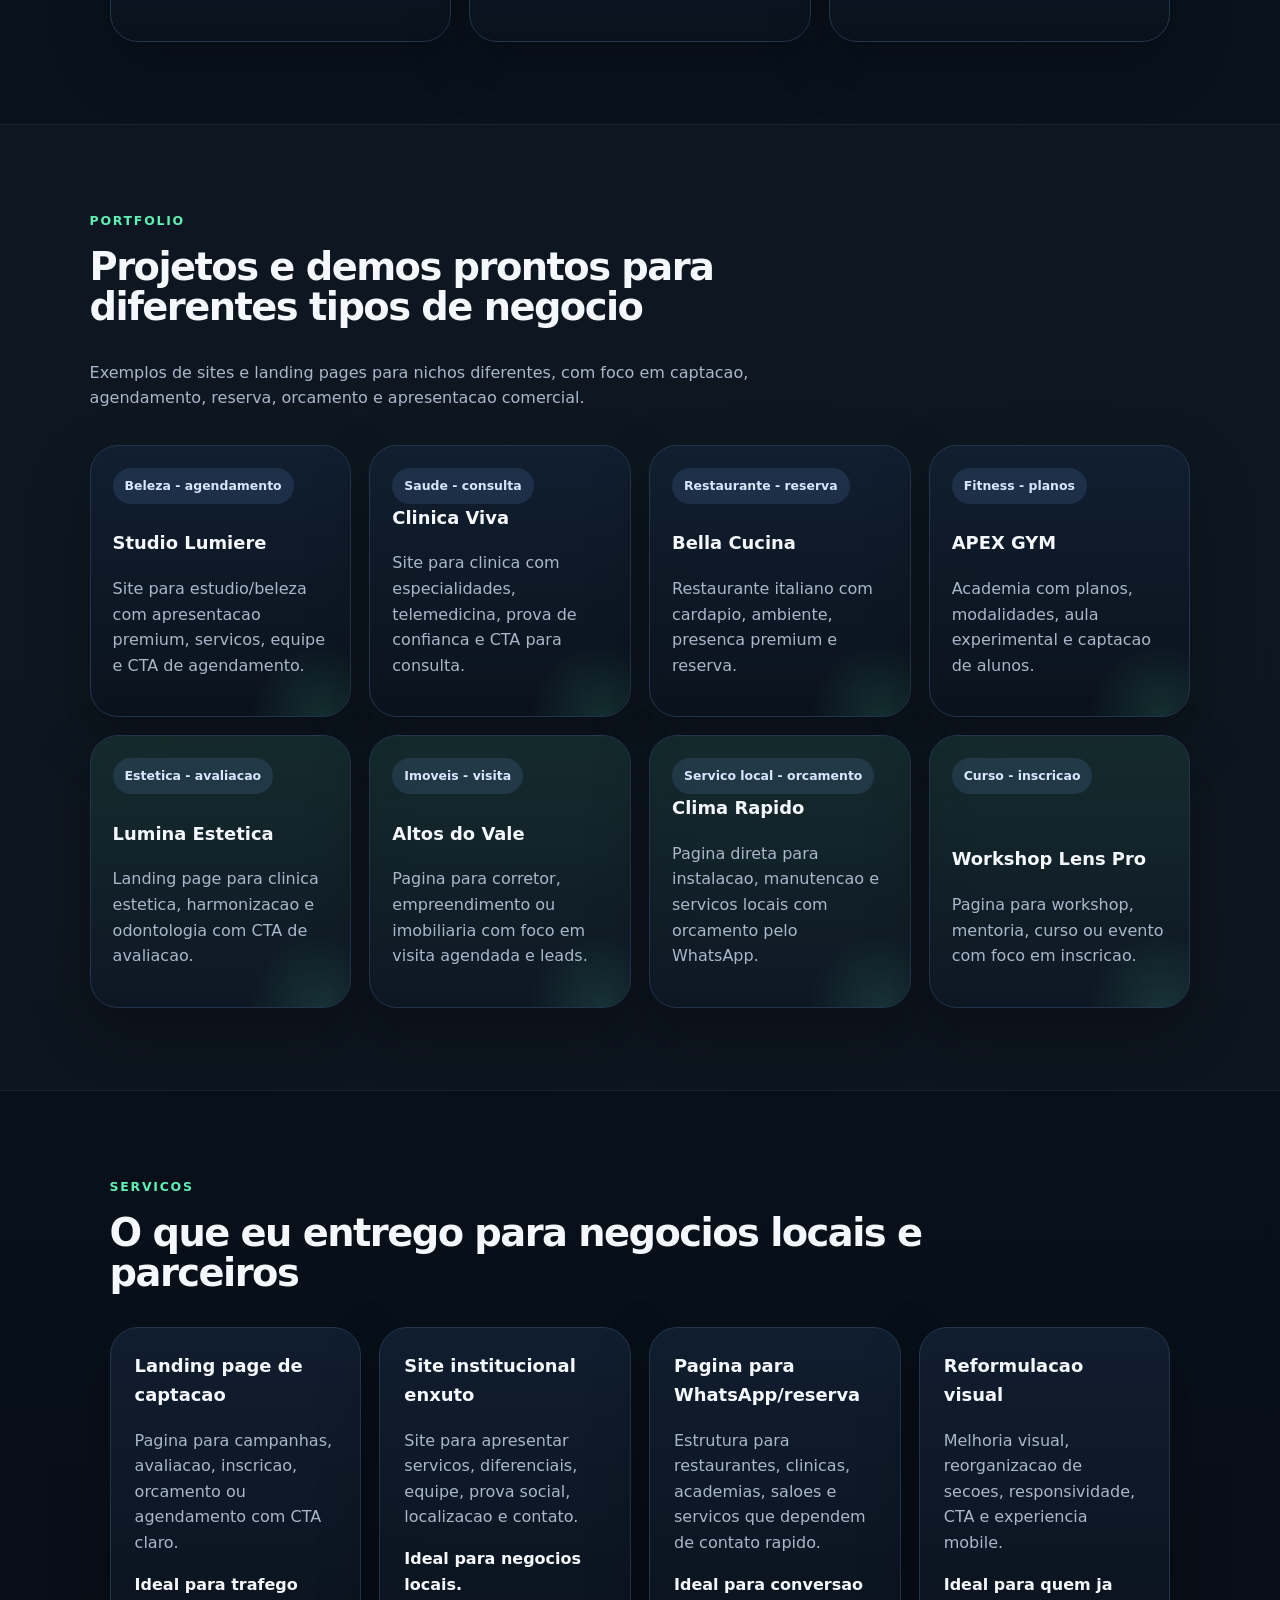
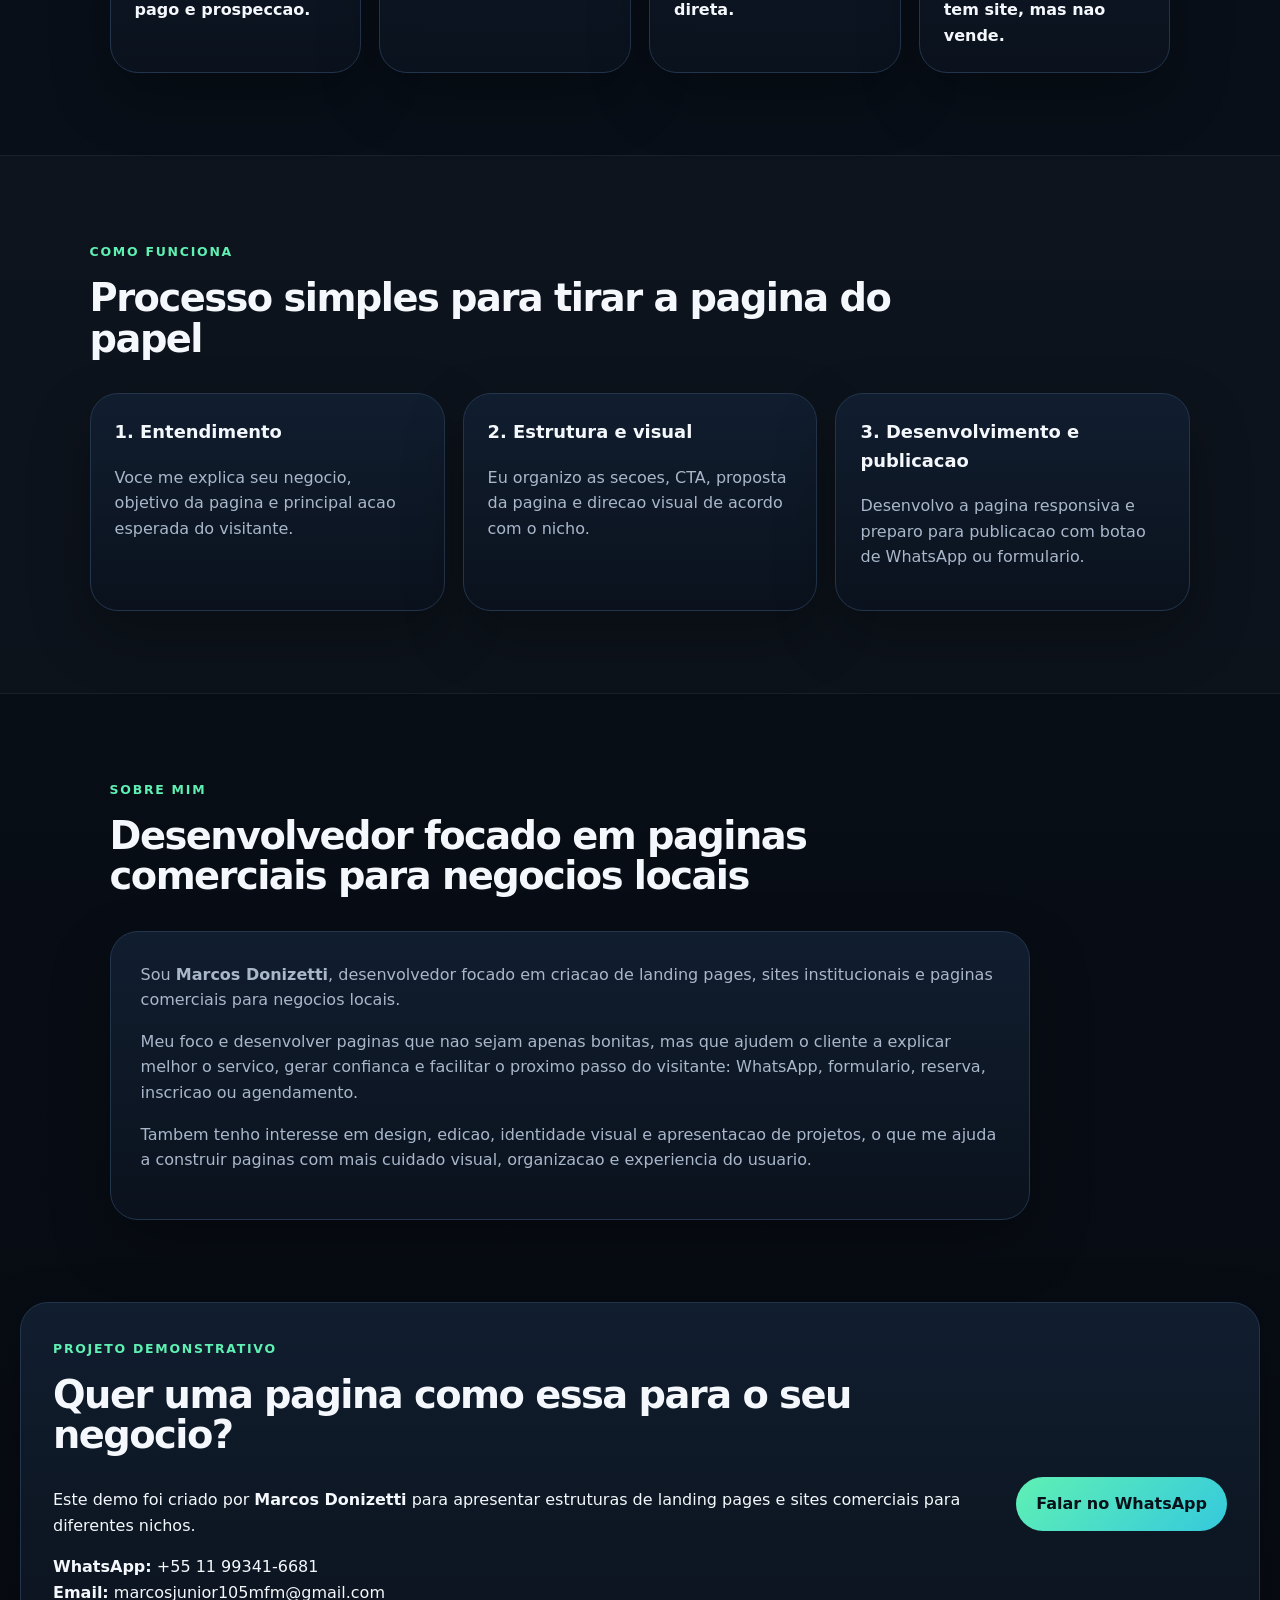
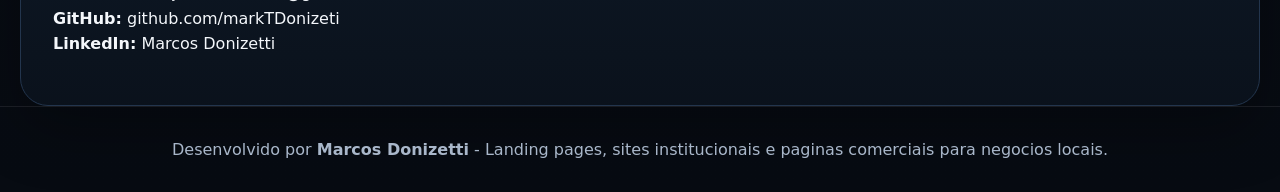
==== commit 9b9f3cda: "Make contact cards clickable" ====
--- a/war-portfolio/index.html
+++ b/war-portfolio/index.html
@@ -22,12 +22,28 @@
       <p class="lead">Desenvolvo paginas para clinicas, restaurantes, academias, prestadores de servico, corretores e criadores que precisam de uma presenca profissional, responsiva e pensada para converter melhor no WhatsApp, formulario ou reserva.</p>
       <div class="cta-row"><a class="btn primary" href="https://wa.me/5511993416681?text=Oi%20Marcos,%20vim%20pelo%20seu%20portfolio%20e%20quero%20falar%20sobre%20uma%20landing%20page." target="_blank" rel="noopener">Falar no WhatsApp</a><a class="btn ghost" href="#projetos">Ver projetos</a></div>
     </div>
-    <aside class="hero-card">
-      <div class="metric"><strong>Contato direto</strong><span>WhatsApp: +55 11 99341-6681</span></div>
-      <div class="metric"><strong>Email</strong><span>marcosjunior105mfm@gmail.com</span></div>
-      <div class="metric"><strong>GitHub</strong><span>github.com/markTDonizeti</span></div>
-      <div class="metric"><strong>LinkedIn</strong><span>Marcos Donizetti</span></div>
-    </aside>
+    <aside class="hero-card contact-actions">
+        <a class="metric contact-link" href="https://wa.me/5511993416681?text=Oi%20Marcos,%20vim%20pelo%20seu%20portfolio%20e%20quero%20falar%20sobre%20uma%20landing%20page." target="_blank" rel="noopener" aria-label="Chamar Marcos Donizetti no WhatsApp">
+          <strong>Contato direto</strong>
+          <span>WhatsApp: +55 11 99341-6681</span>
+          <em>Abrir conversa</em>
+        </a>
+        <a class="metric contact-link" href="mailto:marcosjunior105mfm@gmail.com?subject=Projeto%20de%20landing%20page&body=Oi%20Marcos,%20vim%20pelo%20seu%20portfolio%20e%20quero%20falar%20sobre%20um%20projeto." aria-label="Enviar email para Marcos Donizetti">
+          <strong>Email</strong>
+          <span>marcosjunior105mfm@gmail.com</span>
+          <em>Enviar email</em>
+        </a>
+        <a class="metric contact-link" href="https://github.com/markTDonizeti" target="_blank" rel="noopener" aria-label="Abrir GitHub de Marcos Donizetti">
+          <strong>GitHub</strong>
+          <span>github.com/markTDonizeti</span>
+          <em>Ver codigo e projetos</em>
+        </a>
+        <a class="metric contact-link" href="https://www.linkedin.com/in/marcos-donizetti-48435938b/" target="_blank" rel="noopener" aria-label="Abrir LinkedIn de Marcos Donizetti">
+          <strong>LinkedIn</strong>
+          <span>Marcos Donizetti</span>
+          <em>Ver perfil profissional</em>
+        </a>
+      </aside>
   </div>
 </header>
 
--- a/war-portfolio/assets/styles.css
+++ b/war-portfolio/assets/styles.css
@@ -55,4 +55,62 @@
 .clean{padding-left:18px}
 .final-cta{margin-top:30px}
 @media(max-width:1000px){.hero-grid,.demo-hero,.grid-4{grid-template-columns:1fr 1fr}.grid-3{grid-template-columns:1fr 1fr}.contact-box{grid-template-columns:1fr}}
-@media(max-width:680px){.nav{align-items:flex-start;gap:12px;flex-direction:column}.nav-links{flex-wrap:wrap}.hero,.section{padding-left:22px;padding-right:22px}.hero-grid,.demo-hero,.grid-4,.grid-3,.stats{grid-template-columns:1fr}h1{font-size:3rem}.hero-card{padding:18px}}+@media(max-width:680px){.nav{align-items:flex-start;gap:12px;flex-direction:column}.nav-links{flex-wrap:wrap}.hero,.section{padding-left:22px;padding-right:22px}.hero-grid,.demo-hero,.grid-4,.grid-3,.stats{grid-template-columns:1fr}h1{font-size:3rem}.hero-card{padding:18px}}
+
+/* contact-cards-start */
+.contact-actions {
+  gap: 16px;
+}
+
+.contact-actions .metric {
+  display: block;
+  text-decoration: none;
+  color: inherit;
+}
+
+.contact-link {
+  position: relative;
+  cursor: pointer;
+  transition: transform .22s ease, border-color .22s ease, background .22s ease, box-shadow .22s ease;
+}
+
+.contact-link:hover {
+  transform: translateY(-4px);
+  border-color: var(--brand);
+  background: rgba(98, 240, 181, .06);
+  box-shadow: 0 18px 40px rgba(0, 0, 0, .22);
+}
+
+.contact-link:focus-visible {
+  outline: 3px solid rgba(98, 240, 181, .55);
+  outline-offset: 4px;
+}
+
+.contact-link em {
+  display: inline-flex;
+  margin-top: 10px;
+  font-style: normal;
+  font-size: .82rem;
+  font-weight: 800;
+  letter-spacing: .04em;
+  text-transform: uppercase;
+  color: var(--brand);
+  opacity: .92;
+}
+
+.contact-link::after {
+  content: "->";
+  position: absolute;
+  right: 18px;
+  top: 18px;
+  color: var(--brand);
+  font-weight: 900;
+  opacity: .75;
+  transition: transform .22s ease, opacity .22s ease;
+}
+
+.contact-link:hover::after {
+  transform: translateX(4px);
+  opacity: 1;
+}
+/* contact-cards-end */
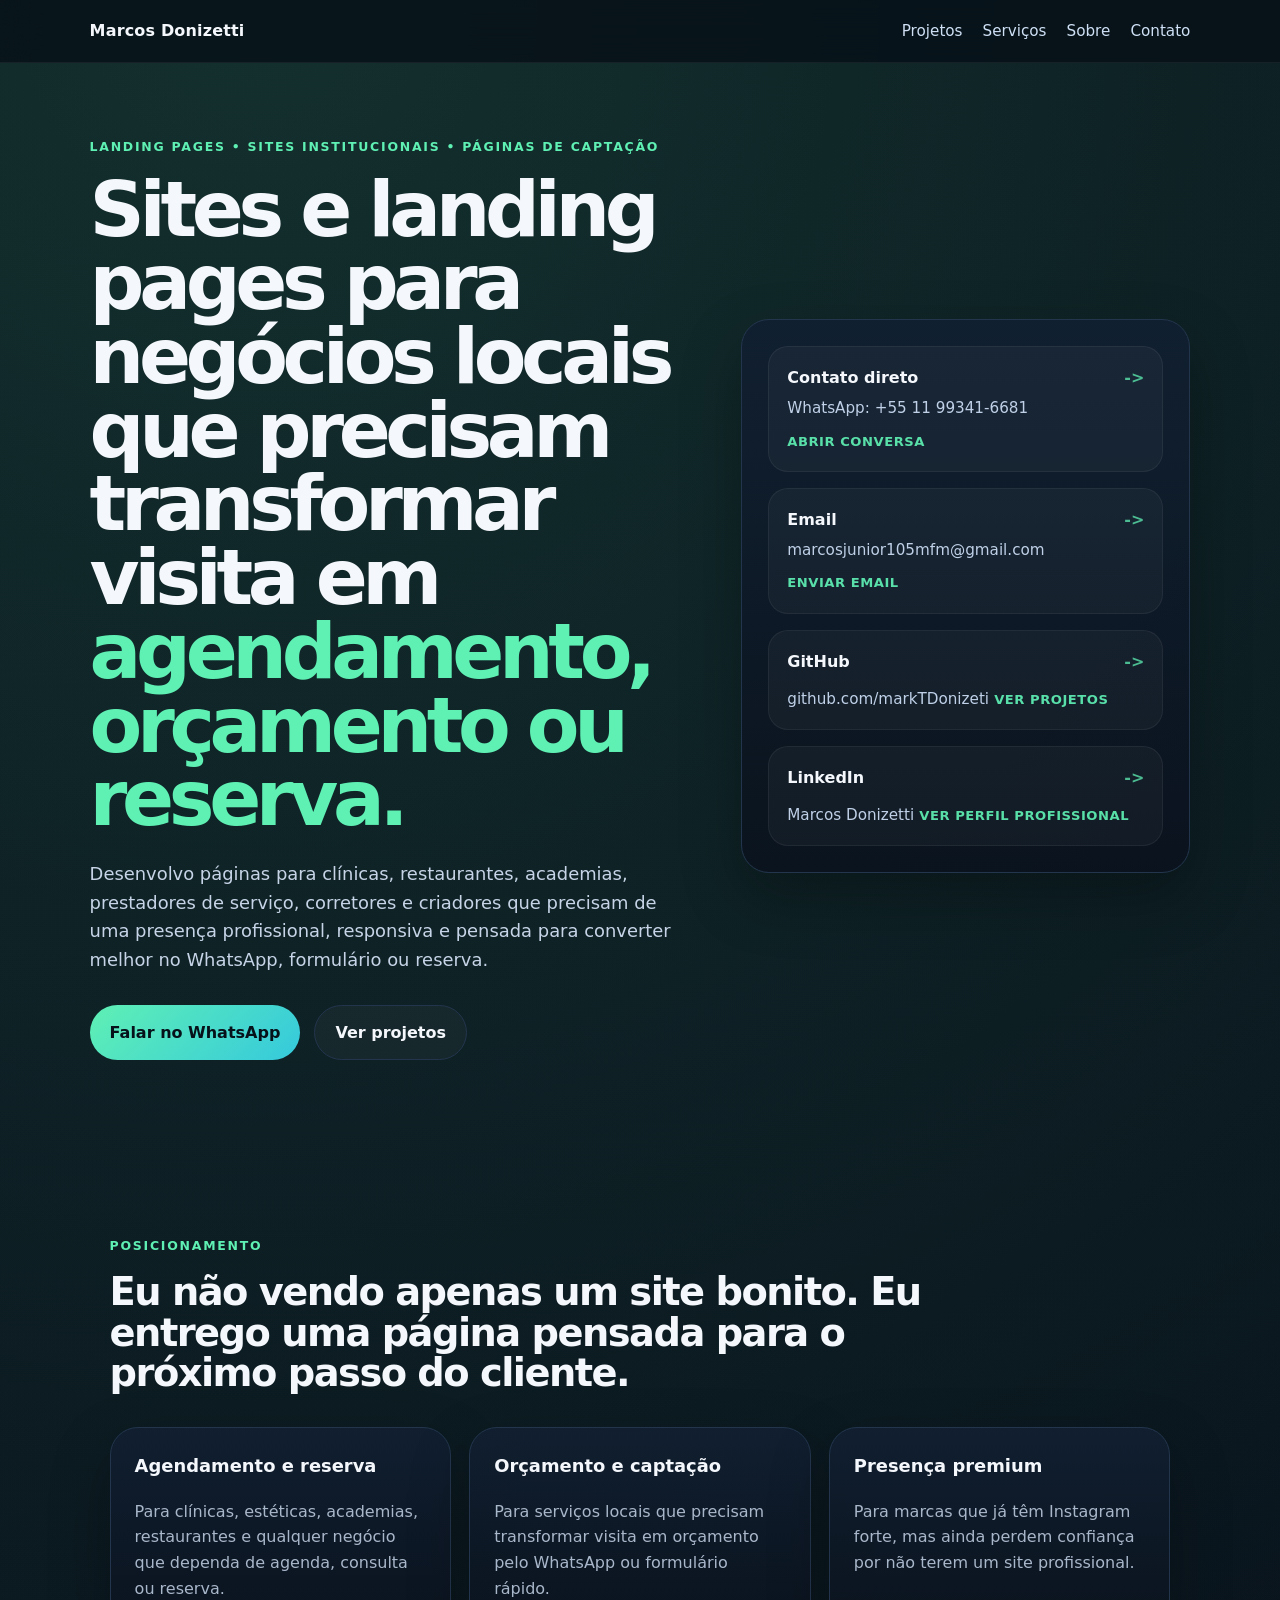
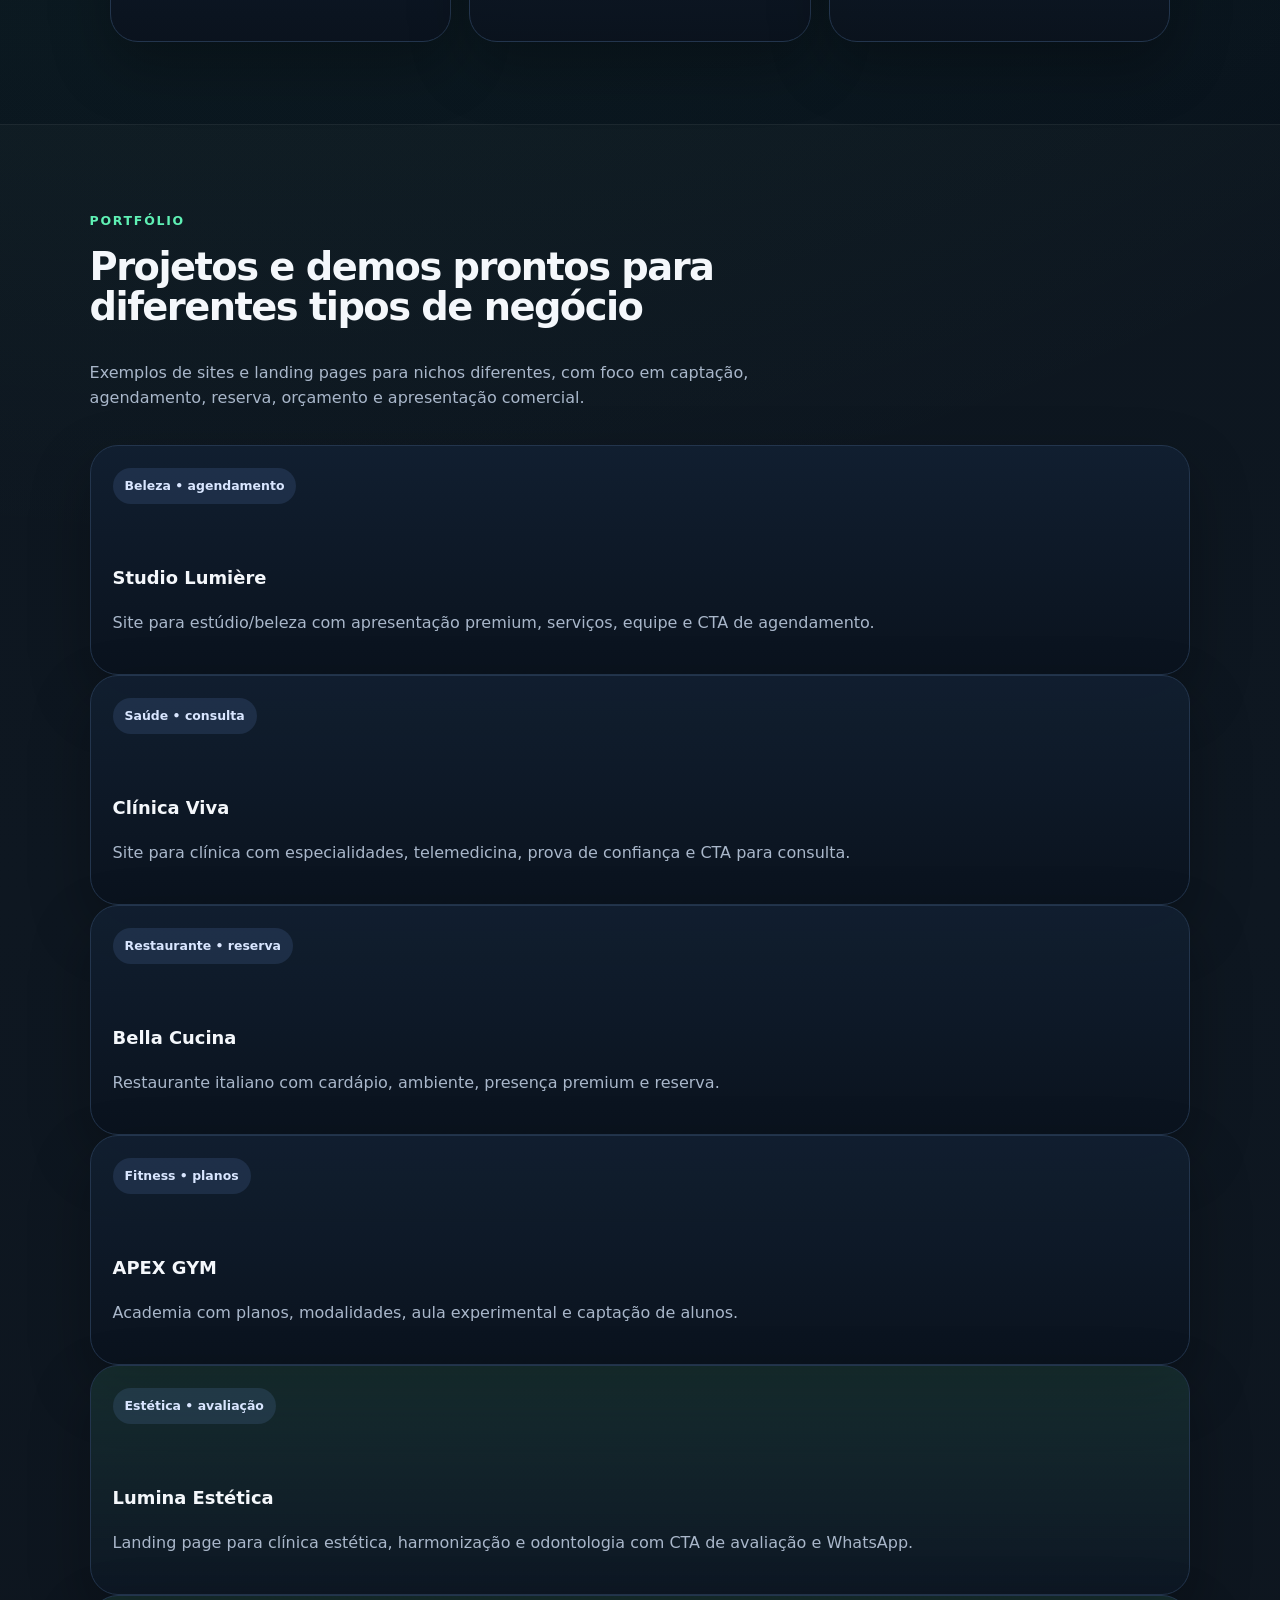
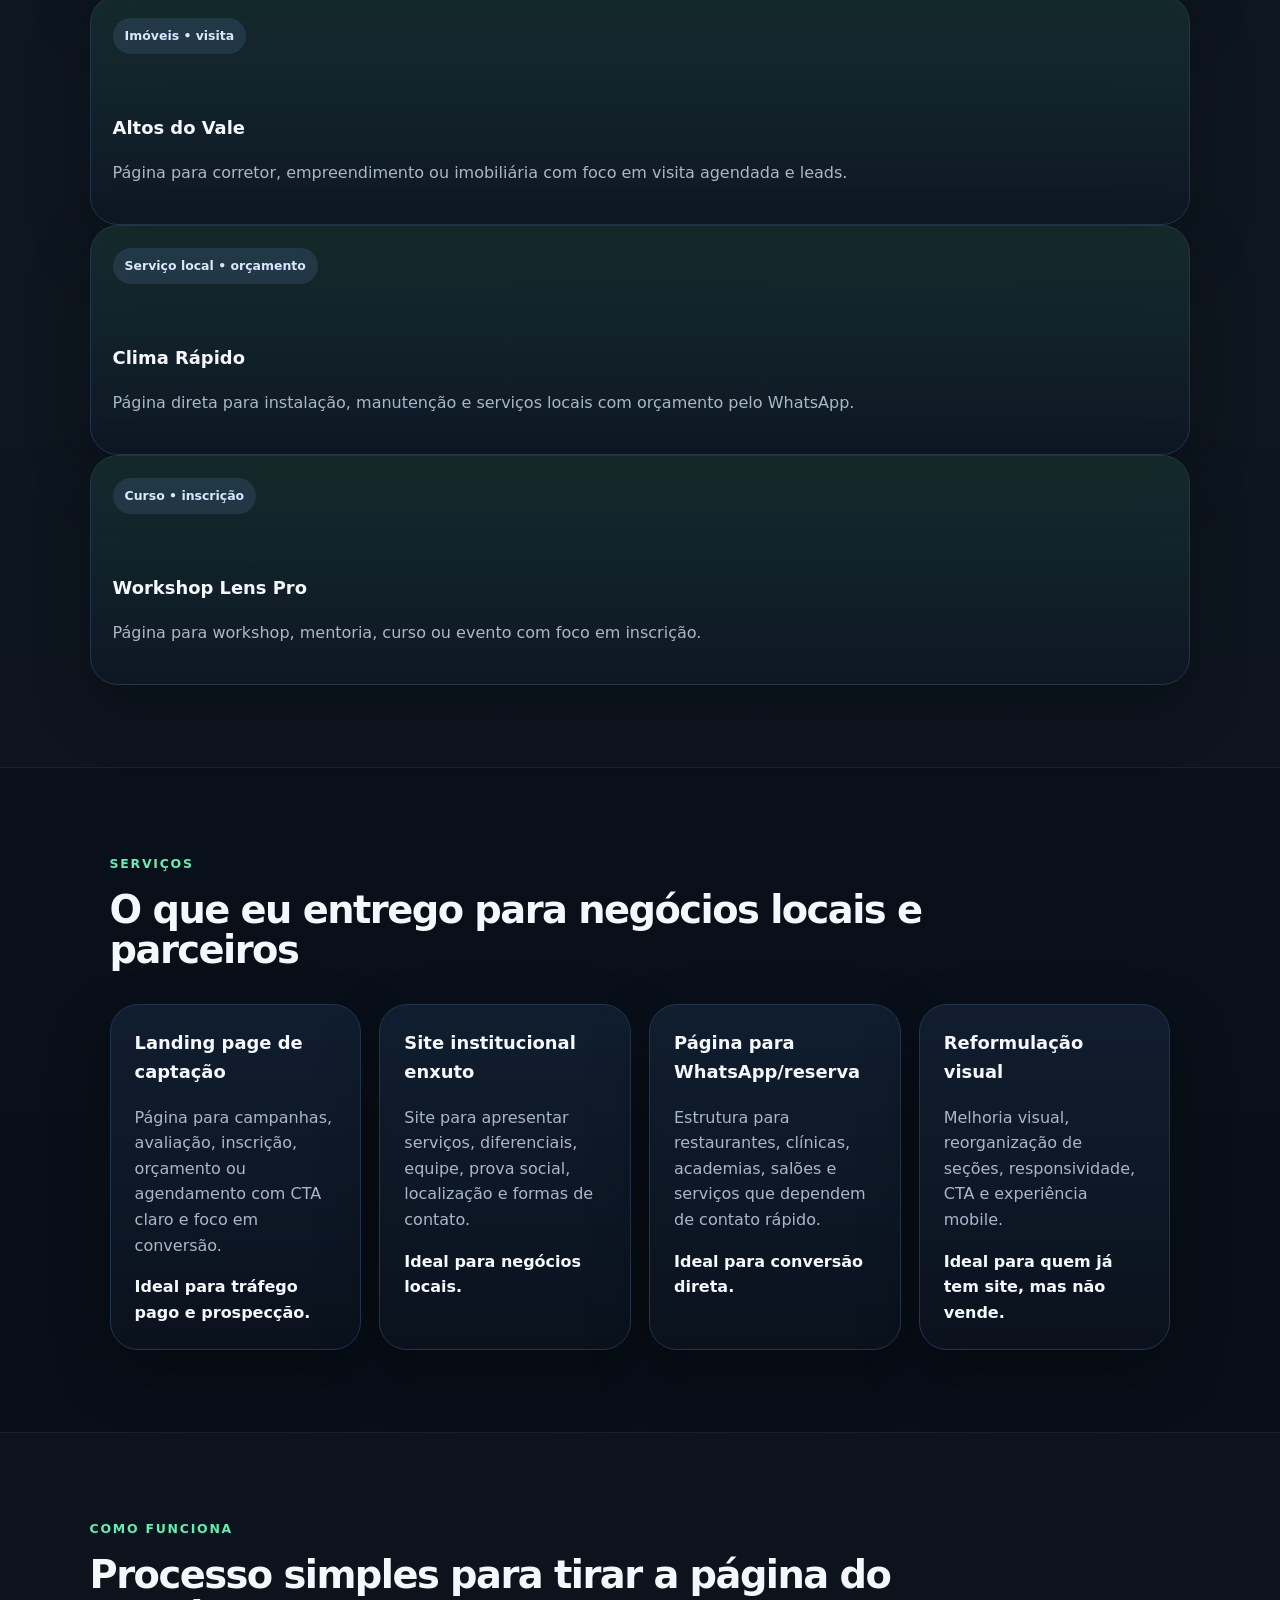
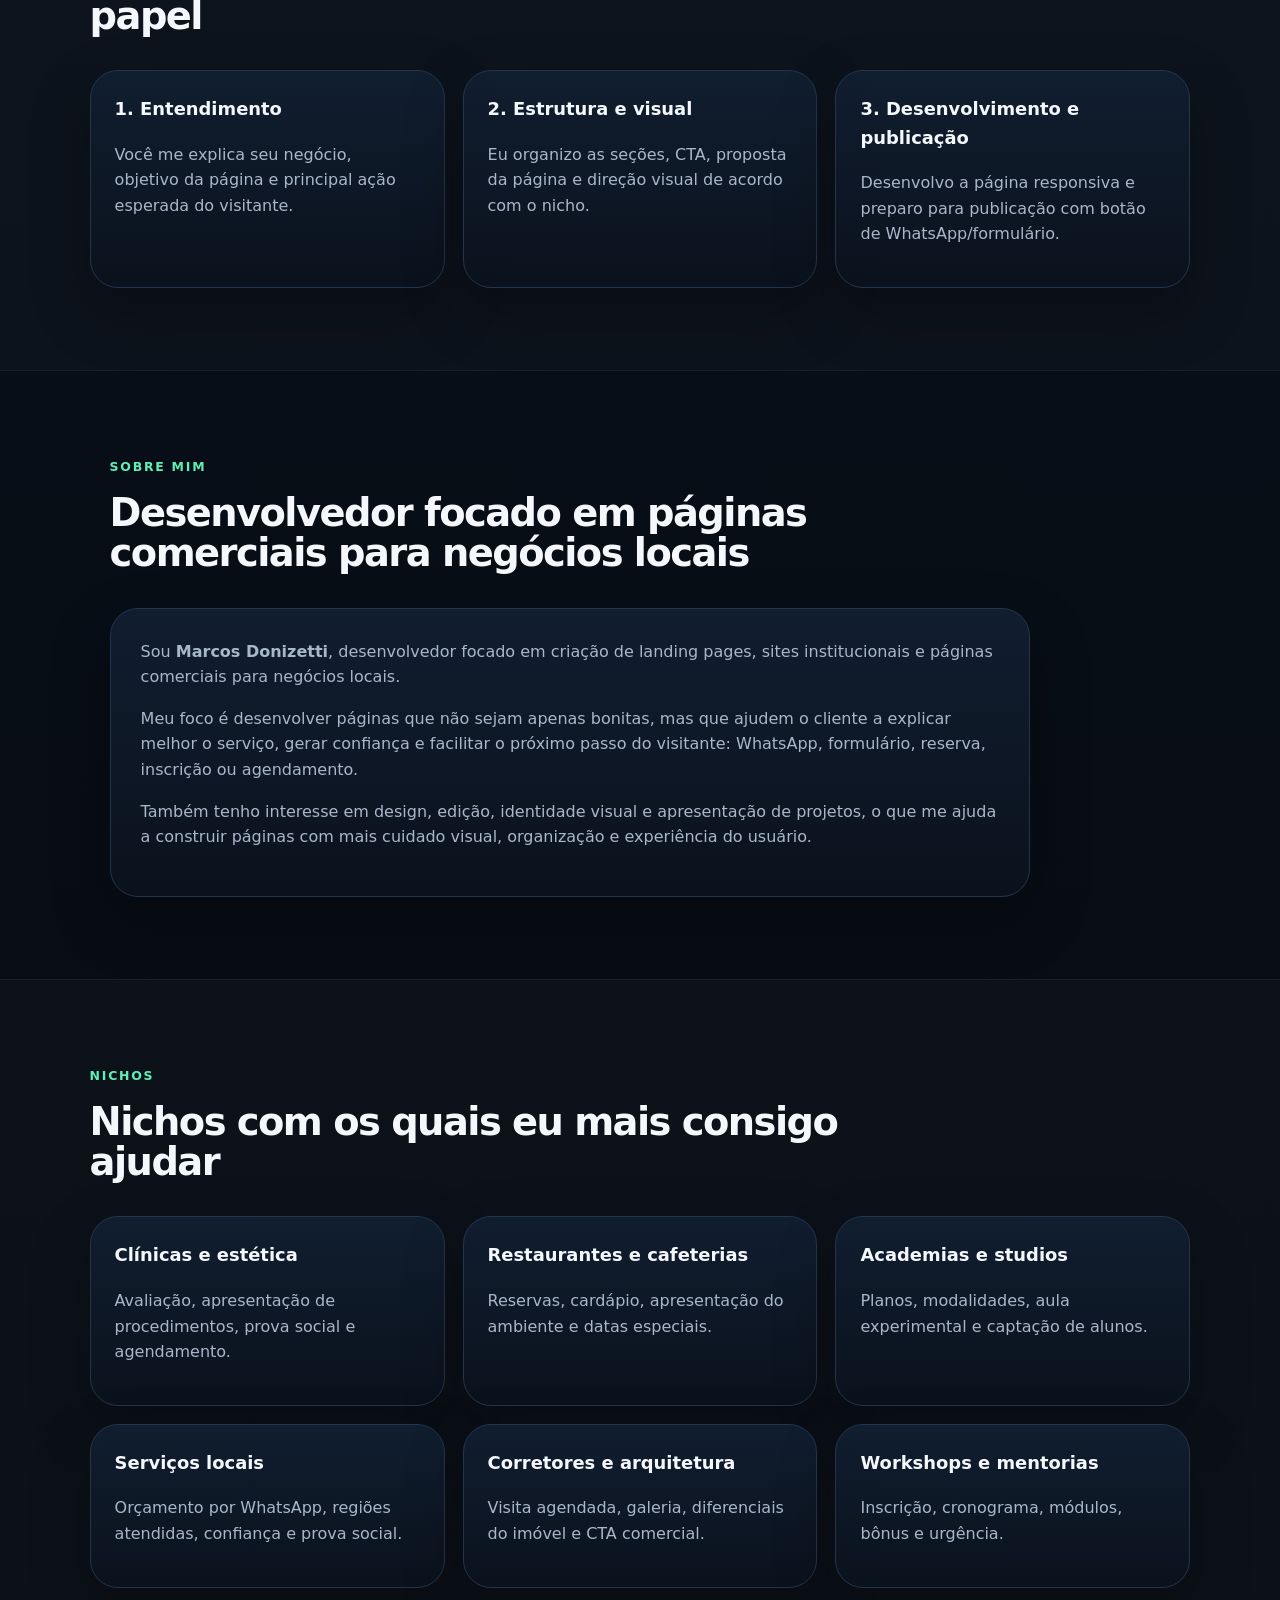
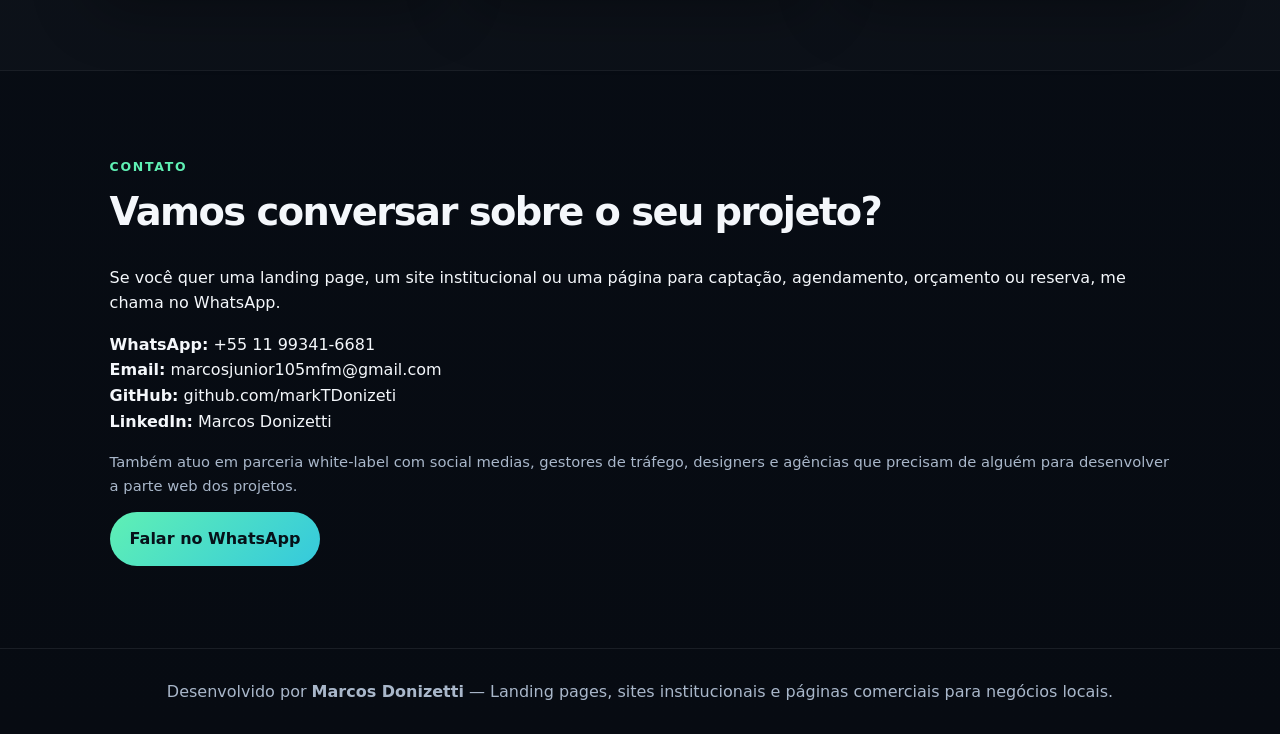
==== commit 2218fd0f: "Restore Portuguese accents with HTML entities" ====
--- a/war-portfolio/index.html
+++ b/war-portfolio/index.html
@@ -11,100 +11,150 @@
 <body>
 <nav class="nav">
   <div class="brand">Marcos Donizetti</div>
-  <div class="nav-links"><a href="#projetos">Projetos</a><a href="#servicos">Servicos</a><a href="#sobre">Sobre</a><a href="#contato">Contato</a></div>
+  <div class="nav-links">
+    <a href="#projetos">Projetos</a>
+    <a href="#servicos">Servi&ccedil;os</a>
+    <a href="#sobre">Sobre</a>
+    <a href="#contato">Contato</a>
+  </div>
 </nav>
 
 <header class="hero">
   <div class="hero-grid">
     <div>
-      <span class="eyebrow">Landing pages - sites institucionais - paginas de captacao</span>
-      <h1>Sites e landing pages para negocios locais que precisam transformar visita em <span>agendamento, orcamento ou reserva.</span></h1>
-      <p class="lead">Desenvolvo paginas para clinicas, restaurantes, academias, prestadores de servico, corretores e criadores que precisam de uma presenca profissional, responsiva e pensada para converter melhor no WhatsApp, formulario ou reserva.</p>
-      <div class="cta-row"><a class="btn primary" href="https://wa.me/5511993416681?text=Oi%20Marcos,%20vim%20pelo%20seu%20portfolio%20e%20quero%20falar%20sobre%20uma%20landing%20page." target="_blank" rel="noopener">Falar no WhatsApp</a><a class="btn ghost" href="#projetos">Ver projetos</a></div>
+      <span class="eyebrow">Landing pages &bull; sites institucionais &bull; p&aacute;ginas de capta&ccedil;&atilde;o</span>
+      <h1>Sites e landing pages para neg&oacute;cios locais que precisam transformar visita em <span>agendamento, or&ccedil;amento ou reserva.</span></h1>
+      <p class="lead">Desenvolvo p&aacute;ginas para cl&iacute;nicas, restaurantes, academias, prestadores de servi&ccedil;o, corretores e criadores que precisam de uma presen&ccedil;a profissional, responsiva e pensada para converter melhor no WhatsApp, formul&aacute;rio ou reserva.</p>
+      <div class="cta-row">
+        <a class="btn primary" href="https://wa.me/5511993416681?text=Oi%20Marcos,%20vim%20pelo%20seu%20portfolio%20e%20quero%20falar%20sobre%20uma%20landing%20page." target="_blank" rel="noopener">Falar no WhatsApp</a>
+        <a class="btn ghost" href="#projetos">Ver projetos</a>
+      </div>
     </div>
+
     <aside class="hero-card contact-actions">
-        <a class="metric contact-link" href="https://wa.me/5511993416681?text=Oi%20Marcos,%20vim%20pelo%20seu%20portfolio%20e%20quero%20falar%20sobre%20uma%20landing%20page." target="_blank" rel="noopener" aria-label="Chamar Marcos Donizetti no WhatsApp">
-          <strong>Contato direto</strong>
-          <span>WhatsApp: +55 11 99341-6681</span>
-          <em>Abrir conversa</em>
-        </a>
-        <a class="metric contact-link" href="mailto:marcosjunior105mfm@gmail.com?subject=Projeto%20de%20landing%20page&body=Oi%20Marcos,%20vim%20pelo%20seu%20portfolio%20e%20quero%20falar%20sobre%20um%20projeto." aria-label="Enviar email para Marcos Donizetti">
-          <strong>Email</strong>
-          <span>marcosjunior105mfm@gmail.com</span>
-          <em>Enviar email</em>
-        </a>
-        <a class="metric contact-link" href="https://github.com/markTDonizeti" target="_blank" rel="noopener" aria-label="Abrir GitHub de Marcos Donizetti">
-          <strong>GitHub</strong>
-          <span>github.com/markTDonizeti</span>
-          <em>Ver codigo e projetos</em>
-        </a>
-        <a class="metric contact-link" href="https://www.linkedin.com/in/marcos-donizetti-48435938b/" target="_blank" rel="noopener" aria-label="Abrir LinkedIn de Marcos Donizetti">
-          <strong>LinkedIn</strong>
-          <span>Marcos Donizetti</span>
-          <em>Ver perfil profissional</em>
-        </a>
-      </aside>
+      <a class="metric contact-link" href="https://wa.me/5511993416681?text=Oi%20Marcos,%20vim%20pelo%20seu%20portfolio%20e%20quero%20falar%20sobre%20uma%20landing%20page." target="_blank" rel="noopener" aria-label="Chamar Marcos Donizetti no WhatsApp">
+        <strong>Contato direto</strong>
+        <span>WhatsApp: +55 11 99341-6681</span>
+        <em>Abrir conversa</em>
+      </a>
+      <a class="metric contact-link" href="mailto:marcosjunior105mfm@gmail.com?subject=Projeto%20de%20landing%20page&body=Oi%20Marcos,%20vim%20pelo%20seu%20portfolio%20e%20quero%20falar%20sobre%20um%20projeto." aria-label="Enviar email para Marcos Donizetti">
+        <strong>Email</strong>
+        <span>marcosjunior105mfm@gmail.com</span>
+        <em>Enviar email</em>
+      </a>
+      <a class="metric contact-link" href="https://github.com/markTDonizeti" target="_blank" rel="noopener" aria-label="Abrir GitHub de Marcos Donizetti">
+        <strong>GitHub</strong>
+        <span>github.com/markTDonizeti</span>
+        <em>Ver projetos</em>
+      </a>
+      <a class="metric contact-link" href="https://www.linkedin.com/in/marcos-donizetti-48435938b/" target="_blank" rel="noopener" aria-label="Abrir LinkedIn de Marcos Donizetti">
+        <strong>LinkedIn</strong>
+        <span>Marcos Donizetti</span>
+        <em>Ver perfil profissional</em>
+      </a>
+    </aside>
   </div>
 </header>
 
 <main>
 <section class="section">
-  <div class="section-head"><span class="eyebrow">Posicionamento</span><h2>Eu nao vendo apenas um site bonito. Eu entrego uma pagina pensada para o proximo passo do cliente.</h2></div>
+  <div class="section-head">
+    <span class="eyebrow">Posicionamento</span>
+    <h2>Eu n&atilde;o vendo apenas um site bonito. Eu entrego uma p&aacute;gina pensada para o pr&oacute;ximo passo do cliente.</h2>
+  </div>
   <div class="grid-3">
-    <article class="tile"><h3>Agendamento e reserva</h3><p>Para clinicas, esteticas, academias, restaurantes e qualquer negocio que dependa de agenda, consulta ou reserva.</p></article>
-    <article class="tile"><h3>Orcamento e captacao</h3><p>Para servicos locais que precisam transformar visita em orcamento pelo WhatsApp ou formulario rapido.</p></article>
-    <article class="tile"><h3>Presenca premium</h3><p>Para marcas que ja tem Instagram forte, mas ainda perdem confianca por nao terem um site profissional.</p></article>
+    <article class="tile"><h3>Agendamento e reserva</h3><p>Para cl&iacute;nicas, est&eacute;ticas, academias, restaurantes e qualquer neg&oacute;cio que dependa de agenda, consulta ou reserva.</p></article>
+    <article class="tile"><h3>Or&ccedil;amento e capta&ccedil;&atilde;o</h3><p>Para servi&ccedil;os locais que precisam transformar visita em or&ccedil;amento pelo WhatsApp ou formul&aacute;rio r&aacute;pido.</p></article>
+    <article class="tile"><h3>Presen&ccedil;a premium</h3><p>Para marcas que j&aacute; t&ecirc;m Instagram forte, mas ainda perdem confian&ccedil;a por n&atilde;o terem um site profissional.</p></article>
   </div>
 </section>
 
 <section id="projetos" class="section alt">
-  <div class="section-head"><span class="eyebrow">Portfolio</span><h2>Projetos e demos prontos para diferentes tipos de negocio</h2><p>Exemplos de sites e landing pages para nichos diferentes, com foco em captacao, agendamento, reserva, orcamento e apresentacao comercial.</p></div>
-  <div class="grid-4">
-    <a class="project-card" href="https://studio-lumiere-omega.vercel.app/" target="_blank" rel="noopener"><span class="tag">Beleza - agendamento</span><h3>Studio Lumiere</h3><p>Site para estudio/beleza com apresentacao premium, servicos, equipe e CTA de agendamento.</p></a>
-    <a class="project-card" href="https://clinica-viva-one.vercel.app/" target="_blank" rel="noopener"><span class="tag">Saude - consulta</span><h3>Clinica Viva</h3><p>Site para clinica com especialidades, telemedicina, prova de confianca e CTA para consulta.</p></a>
-    <a class="project-card" href="https://portfolio-sites-a4ku.vercel.app/" target="_blank" rel="noopener"><span class="tag">Restaurante - reserva</span><h3>Bella Cucina</h3><p>Restaurante italiano com cardapio, ambiente, presenca premium e reserva.</p></a>
-    <a class="project-card" href="https://portfolio-sites-woad.vercel.app/" target="_blank" rel="noopener"><span class="tag">Fitness - planos</span><h3>APEX GYM</h3><p>Academia com planos, modalidades, aula experimental e captacao de alunos.</p></a>
-    <a class="project-card accent" href="clinica-estetica.html"><span class="tag">Estetica - avaliacao</span><h3>Lumina Estetica</h3><p>Landing page para clinica estetica, harmonizacao e odontologia com CTA de avaliacao.</p></a>
-    <a class="project-card accent" href="corretor-imoveis.html"><span class="tag">Imoveis - visita</span><h3>Altos do Vale</h3><p>Pagina para corretor, empreendimento ou imobiliaria com foco em visita agendada e leads.</p></a>
-    <a class="project-card accent" href="servico-local.html"><span class="tag">Servico local - orcamento</span><h3>Clima Rapido</h3><p>Pagina direta para instalacao, manutencao e servicos locais com orcamento pelo WhatsApp.</p></a>
-    <a class="project-card accent" href="infoproduto.html"><span class="tag">Curso - inscricao</span><h3>Workshop Lens Pro</h3><p>Pagina para workshop, mentoria, curso ou evento com foco em inscricao.</p></a>
+  <div class="section-head">
+    <span class="eyebrow">Portf&oacute;lio</span>
+    <h2>Projetos e demos prontos para diferentes tipos de neg&oacute;cio</h2>
+    <p>Exemplos de sites e landing pages para nichos diferentes, com foco em capta&ccedil;&atilde;o, agendamento, reserva, or&ccedil;amento e apresenta&ccedil;&atilde;o comercial.</p>
+  </div>
+
+  <div class="projects-grid">
+    <a class="project-card" href="https://studio-lumiere-omega.vercel.app/" target="_blank" rel="noopener"><span class="tag">Beleza &bull; agendamento</span><h3>Studio Lumi&egrave;re</h3><p>Site para est&uacute;dio/beleza com apresenta&ccedil;&atilde;o premium, servi&ccedil;os, equipe e CTA de agendamento.</p></a>
+    <a class="project-card" href="https://clinica-viva-one.vercel.app/" target="_blank" rel="noopener"><span class="tag">Sa&uacute;de &bull; consulta</span><h3>Cl&iacute;nica Viva</h3><p>Site para cl&iacute;nica com especialidades, telemedicina, prova de confian&ccedil;a e CTA para consulta.</p></a>
+    <a class="project-card" href="https://portfolio-sites-a4ku.vercel.app/" target="_blank" rel="noopener"><span class="tag">Restaurante &bull; reserva</span><h3>Bella Cucina</h3><p>Restaurante italiano com card&aacute;pio, ambiente, presen&ccedil;a premium e reserva.</p></a>
+    <a class="project-card" href="https://portfolio-sites-woad.vercel.app/" target="_blank" rel="noopener"><span class="tag">Fitness &bull; planos</span><h3>APEX GYM</h3><p>Academia com planos, modalidades, aula experimental e capta&ccedil;&atilde;o de alunos.</p></a>
+
+    <a class="project-card accent" href="clinica-estetica.html"><span class="tag">Est&eacute;tica &bull; avalia&ccedil;&atilde;o</span><h3>Lumina Est&eacute;tica</h3><p>Landing page para cl&iacute;nica est&eacute;tica, harmoniza&ccedil;&atilde;o e odontologia com CTA de avalia&ccedil;&atilde;o e WhatsApp.</p></a>
+    <a class="project-card accent" href="corretor-imoveis.html"><span class="tag">Im&oacute;veis &bull; visita</span><h3>Altos do Vale</h3><p>P&aacute;gina para corretor, empreendimento ou imobili&aacute;ria com foco em visita agendada e leads.</p></a>
+    <a class="project-card accent" href="servico-local.html"><span class="tag">Servi&ccedil;o local &bull; or&ccedil;amento</span><h3>Clima R&aacute;pido</h3><p>P&aacute;gina direta para instala&ccedil;&atilde;o, manuten&ccedil;&atilde;o e servi&ccedil;os locais com or&ccedil;amento pelo WhatsApp.</p></a>
+    <a class="project-card accent" href="infoproduto.html"><span class="tag">Curso &bull; inscri&ccedil;&atilde;o</span><h3>Workshop Lens Pro</h3><p>P&aacute;gina para workshop, mentoria, curso ou evento com foco em inscri&ccedil;&atilde;o.</p></a>
   </div>
 </section>
 
 <section id="servicos" class="section">
-  <div class="section-head"><span class="eyebrow">Servicos</span><h2>O que eu entrego para negocios locais e parceiros</h2></div>
+  <div class="section-head">
+    <span class="eyebrow">Servi&ccedil;os</span>
+    <h2>O que eu entrego para neg&oacute;cios locais e parceiros</h2>
+  </div>
+
   <div class="grid-4">
-    <article class="tile"><h3>Landing page de captacao</h3><p>Pagina para campanhas, avaliacao, inscricao, orcamento ou agendamento com CTA claro.</p><strong>Ideal para trafego pago e prospeccao.</strong></article>
-    <article class="tile"><h3>Site institucional enxuto</h3><p>Site para apresentar servicos, diferenciais, equipe, prova social, localizacao e contato.</p><strong>Ideal para negocios locais.</strong></article>
-    <article class="tile"><h3>Pagina para WhatsApp/reserva</h3><p>Estrutura para restaurantes, clinicas, academias, saloes e servicos que dependem de contato rapido.</p><strong>Ideal para conversao direta.</strong></article>
-    <article class="tile"><h3>Reformulacao visual</h3><p>Melhoria visual, reorganizacao de secoes, responsividade, CTA e experiencia mobile.</p><strong>Ideal para quem ja tem site, mas nao vende.</strong></article>
+    <article class="tile"><h3>Landing page de capta&ccedil;&atilde;o</h3><p>P&aacute;gina para campanhas, avalia&ccedil;&atilde;o, inscri&ccedil;&atilde;o, or&ccedil;amento ou agendamento com CTA claro e foco em convers&atilde;o.</p><strong>Ideal para tr&aacute;fego pago e prospec&ccedil;&atilde;o.</strong></article>
+    <article class="tile"><h3>Site institucional enxuto</h3><p>Site para apresentar servi&ccedil;os, diferenciais, equipe, prova social, localiza&ccedil;&atilde;o e formas de contato.</p><strong>Ideal para neg&oacute;cios locais.</strong></article>
+    <article class="tile"><h3>P&aacute;gina para WhatsApp/reserva</h3><p>Estrutura para restaurantes, cl&iacute;nicas, academias, sal&otilde;es e servi&ccedil;os que dependem de contato r&aacute;pido.</p><strong>Ideal para convers&atilde;o direta.</strong></article>
+    <article class="tile"><h3>Reformula&ccedil;&atilde;o visual</h3><p>Melhoria visual, reorganiza&ccedil;&atilde;o de se&ccedil;&otilde;es, responsividade, CTA e experi&ecirc;ncia mobile.</p><strong>Ideal para quem j&aacute; tem site, mas n&atilde;o vende.</strong></article>
   </div>
 </section>
 
 <section class="section alt">
-  <div class="section-head"><span class="eyebrow">Como funciona</span><h2>Processo simples para tirar a pagina do papel</h2></div>
+  <div class="section-head">
+    <span class="eyebrow">Como funciona</span>
+    <h2>Processo simples para tirar a p&aacute;gina do papel</h2>
+  </div>
+
   <div class="grid-3">
-    <article class="tile"><h3>1. Entendimento</h3><p>Voce me explica seu negocio, objetivo da pagina e principal acao esperada do visitante.</p></article>
-    <article class="tile"><h3>2. Estrutura e visual</h3><p>Eu organizo as secoes, CTA, proposta da pagina e direcao visual de acordo com o nicho.</p></article>
-    <article class="tile"><h3>3. Desenvolvimento e publicacao</h3><p>Desenvolvo a pagina responsiva e preparo para publicacao com botao de WhatsApp ou formulario.</p></article>
+    <article class="tile"><h3>1. Entendimento</h3><p>Voc&ecirc; me explica seu neg&oacute;cio, objetivo da p&aacute;gina e principal a&ccedil;&atilde;o esperada do visitante.</p></article>
+    <article class="tile"><h3>2. Estrutura e visual</h3><p>Eu organizo as se&ccedil;&otilde;es, CTA, proposta da p&aacute;gina e dire&ccedil;&atilde;o visual de acordo com o nicho.</p></article>
+    <article class="tile"><h3>3. Desenvolvimento e publica&ccedil;&atilde;o</h3><p>Desenvolvo a p&aacute;gina responsiva e preparo para publica&ccedil;&atilde;o com bot&atilde;o de WhatsApp/formul&aacute;rio.</p></article>
   </div>
 </section>
 
 <section id="sobre" class="section">
-  <div class="section-head"><span class="eyebrow">Sobre mim</span><h2>Desenvolvedor focado em paginas comerciais para negocios locais</h2></div>
-  <article class="wide-card"><p>Sou <strong>Marcos Donizetti</strong>, desenvolvedor focado em criacao de landing pages, sites institucionais e paginas comerciais para negocios locais.</p><p>Meu foco e desenvolver paginas que nao sejam apenas bonitas, mas que ajudem o cliente a explicar melhor o servico, gerar confianca e facilitar o proximo passo do visitante: WhatsApp, formulario, reserva, inscricao ou agendamento.</p><p>Tambem tenho interesse em design, edicao, identidade visual e apresentacao de projetos, o que me ajuda a construir paginas com mais cuidado visual, organizacao e experiencia do usuario.</p></article>
+  <div class="section-head">
+    <span class="eyebrow">Sobre mim</span>
+    <h2>Desenvolvedor focado em p&aacute;ginas comerciais para neg&oacute;cios locais</h2>
+  </div>
+  <article class="wide-card">
+    <p>Sou <strong>Marcos Donizetti</strong>, desenvolvedor focado em cria&ccedil;&atilde;o de landing pages, sites institucionais e p&aacute;ginas comerciais para neg&oacute;cios locais.</p>
+    <p>Meu foco &eacute; desenvolver p&aacute;ginas que n&atilde;o sejam apenas bonitas, mas que ajudem o cliente a explicar melhor o servi&ccedil;o, gerar confian&ccedil;a e facilitar o pr&oacute;ximo passo do visitante: WhatsApp, formul&aacute;rio, reserva, inscri&ccedil;&atilde;o ou agendamento.</p>
+    <p>Tamb&eacute;m tenho interesse em design, edi&ccedil;&atilde;o, identidade visual e apresenta&ccedil;&atilde;o de projetos, o que me ajuda a construir p&aacute;ginas com mais cuidado visual, organiza&ccedil;&atilde;o e experi&ecirc;ncia do usu&aacute;rio.</p>
+  </article>
 </section>
 
-<section class="section contact-box" id="contato">
+<section class="section alt">
+  <div class="section-head">
+    <span class="eyebrow">Nichos</span>
+    <h2>Nichos com os quais eu mais consigo ajudar</h2>
+  </div>
+  <div class="grid-3">
+    <article class="tile"><h3>Cl&iacute;nicas e est&eacute;tica</h3><p>Avalia&ccedil;&atilde;o, apresenta&ccedil;&atilde;o de procedimentos, prova social e agendamento.</p></article>
+    <article class="tile"><h3>Restaurantes e cafeterias</h3><p>Reservas, card&aacute;pio, apresenta&ccedil;&atilde;o do ambiente e datas especiais.</p></article>
+    <article class="tile"><h3>Academias e studios</h3><p>Planos, modalidades, aula experimental e capta&ccedil;&atilde;o de alunos.</p></article>
+    <article class="tile"><h3>Servi&ccedil;os locais</h3><p>Or&ccedil;amento por WhatsApp, regi&otilde;es atendidas, confian&ccedil;a e prova social.</p></article>
+    <article class="tile"><h3>Corretores e arquitetura</h3><p>Visita agendada, galeria, diferenciais do im&oacute;vel e CTA comercial.</p></article>
+    <article class="tile"><h3>Workshops e mentorias</h3><p>Inscri&ccedil;&atilde;o, cronograma, m&oacute;dulos, b&ocirc;nus e urg&ecirc;ncia.</p></article>
+  </div>
+</section>
+
+<section id="contato" class="section contact">
   <div>
-    <span class="eyebrow">Projeto demonstrativo</span>
-    <h2>Quer uma pagina como essa para o seu negocio?</h2>
-    <p>Este demo foi criado por <strong>Marcos Donizetti</strong> para apresentar estruturas de landing pages e sites comerciais para diferentes nichos.</p>
-    <p><strong>WhatsApp:</strong> +55 11 99341-6681<br><strong>Email:</strong> marcosjunior105mfm@gmail.com<br><strong>GitHub:</strong> <a href="https://github.com/markTDonizeti" target="_blank" rel="noopener">github.com/markTDonizeti</a><br><strong>LinkedIn:</strong> <a href="https://www.linkedin.com/in/marcos-donizetti-48435938b/" target="_blank" rel="noopener">Marcos Donizetti</a></p>
+    <span class="eyebrow">Contato</span>
+    <h2>Vamos conversar sobre o seu projeto?</h2>
+    <p>Se voc&ecirc; quer uma landing page, um site institucional ou uma p&aacute;gina para capta&ccedil;&atilde;o, agendamento, or&ccedil;amento ou reserva, me chama no WhatsApp.</p>
+    <p><strong>WhatsApp:</strong> +55 11 99341-6681<br><strong>Email:</strong> <a href="mailto:marcosjunior105mfm@gmail.com?subject=Projeto%20de%20landing%20page&body=Oi%20Marcos,%20vim%20pelo%20seu%20portfolio%20e%20quero%20falar%20sobre%20um%20projeto.">marcosjunior105mfm@gmail.com</a><br><strong>GitHub:</strong> <a href="https://github.com/markTDonizeti" target="_blank" rel="noopener">github.com/markTDonizeti</a><br><strong>LinkedIn:</strong> <a href="https://www.linkedin.com/in/marcos-donizetti-48435938b/" target="_blank" rel="noopener">Marcos Donizetti</a></p>
+    <p class="small">Tamb&eacute;m atuo em parceria white-label com social medias, gestores de tr&aacute;fego, designers e ag&ecirc;ncias que precisam de algu&eacute;m para desenvolver a parte web dos projetos.</p>
   </div>
   <a class="btn primary" href="https://wa.me/5511993416681?text=Oi%20Marcos,%20vim%20pelo%20seu%20portfolio%20e%20quero%20falar%20sobre%20uma%20landing%20page." target="_blank" rel="noopener">Falar no WhatsApp</a>
 </section>
-<footer class="footer">Desenvolvido por <strong>Marcos Donizetti</strong> - Landing pages, sites institucionais e paginas comerciais para negocios locais.</footer>
 </main>
+
+<footer class="footer">Desenvolvido por <strong>Marcos Donizetti</strong> &mdash; Landing pages, sites institucionais e p&aacute;ginas comerciais para neg&oacute;cios locais.</footer>
 </body>
 </html>
